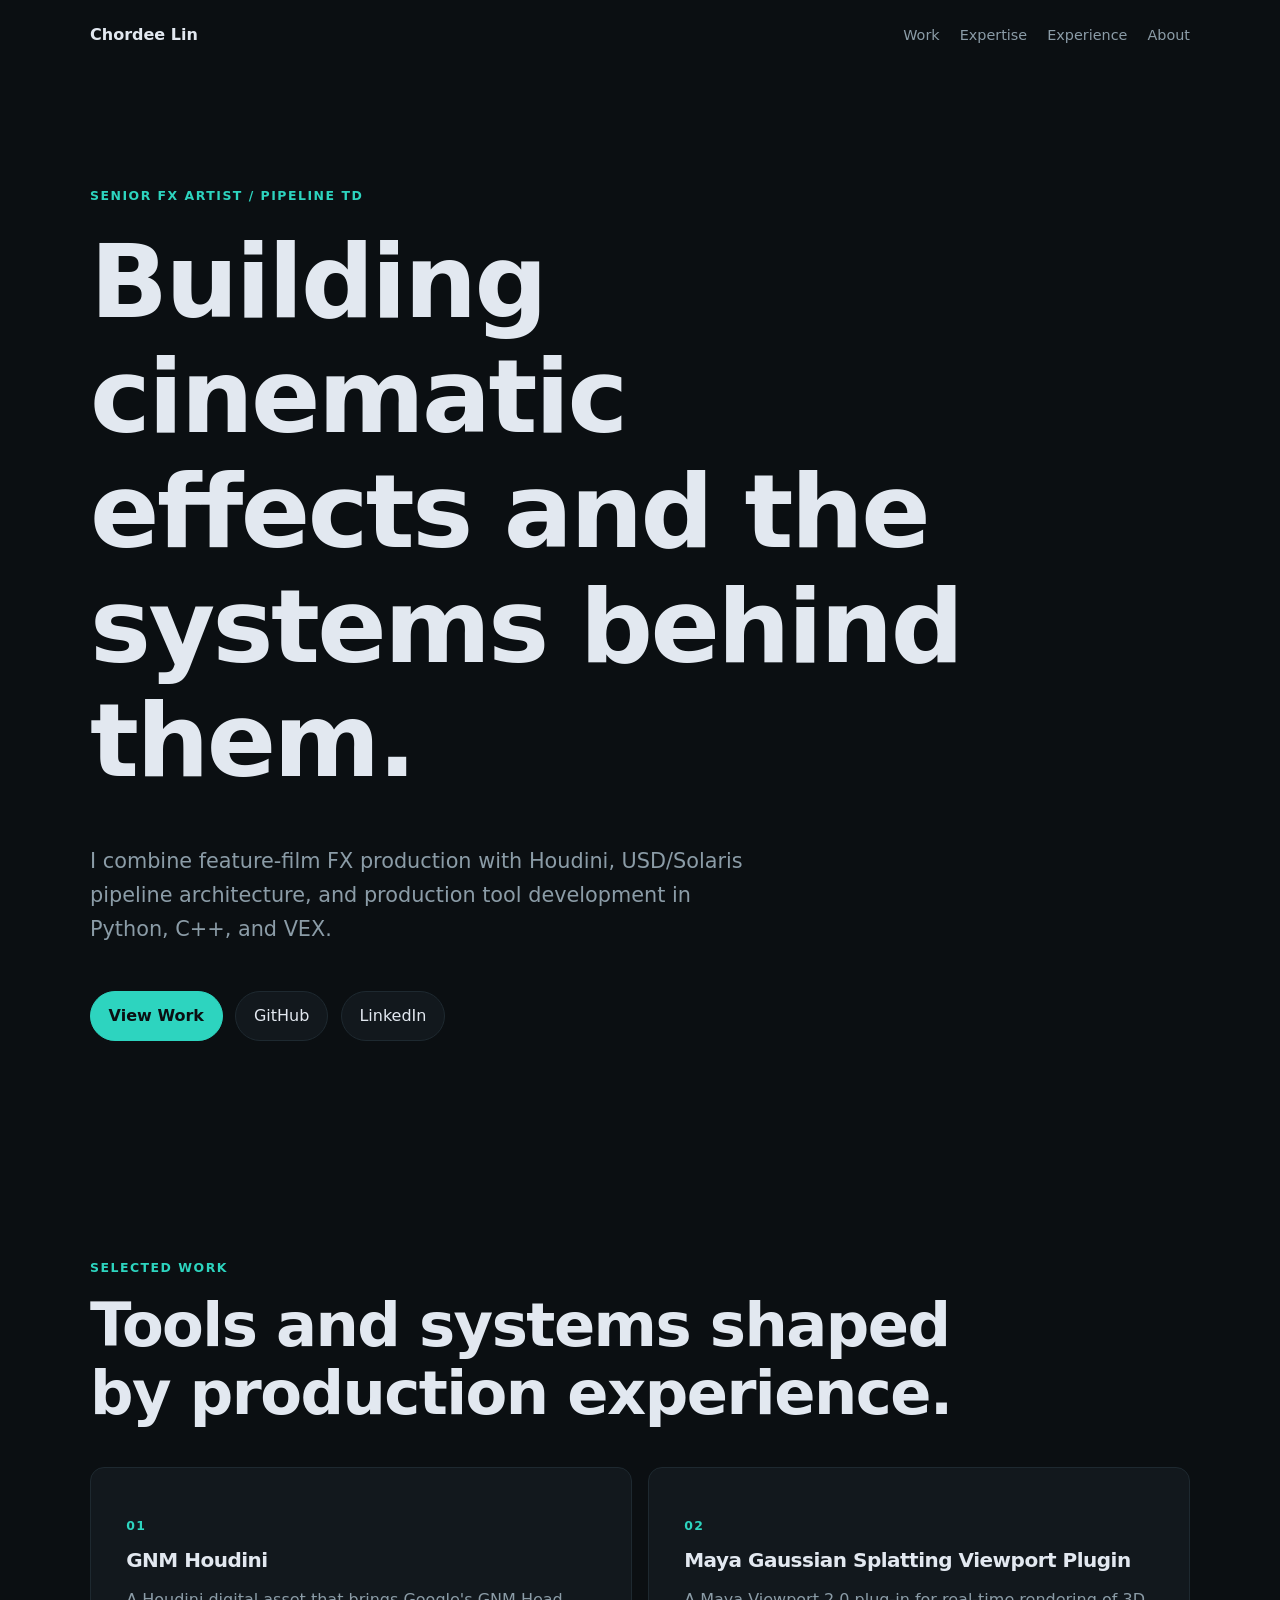
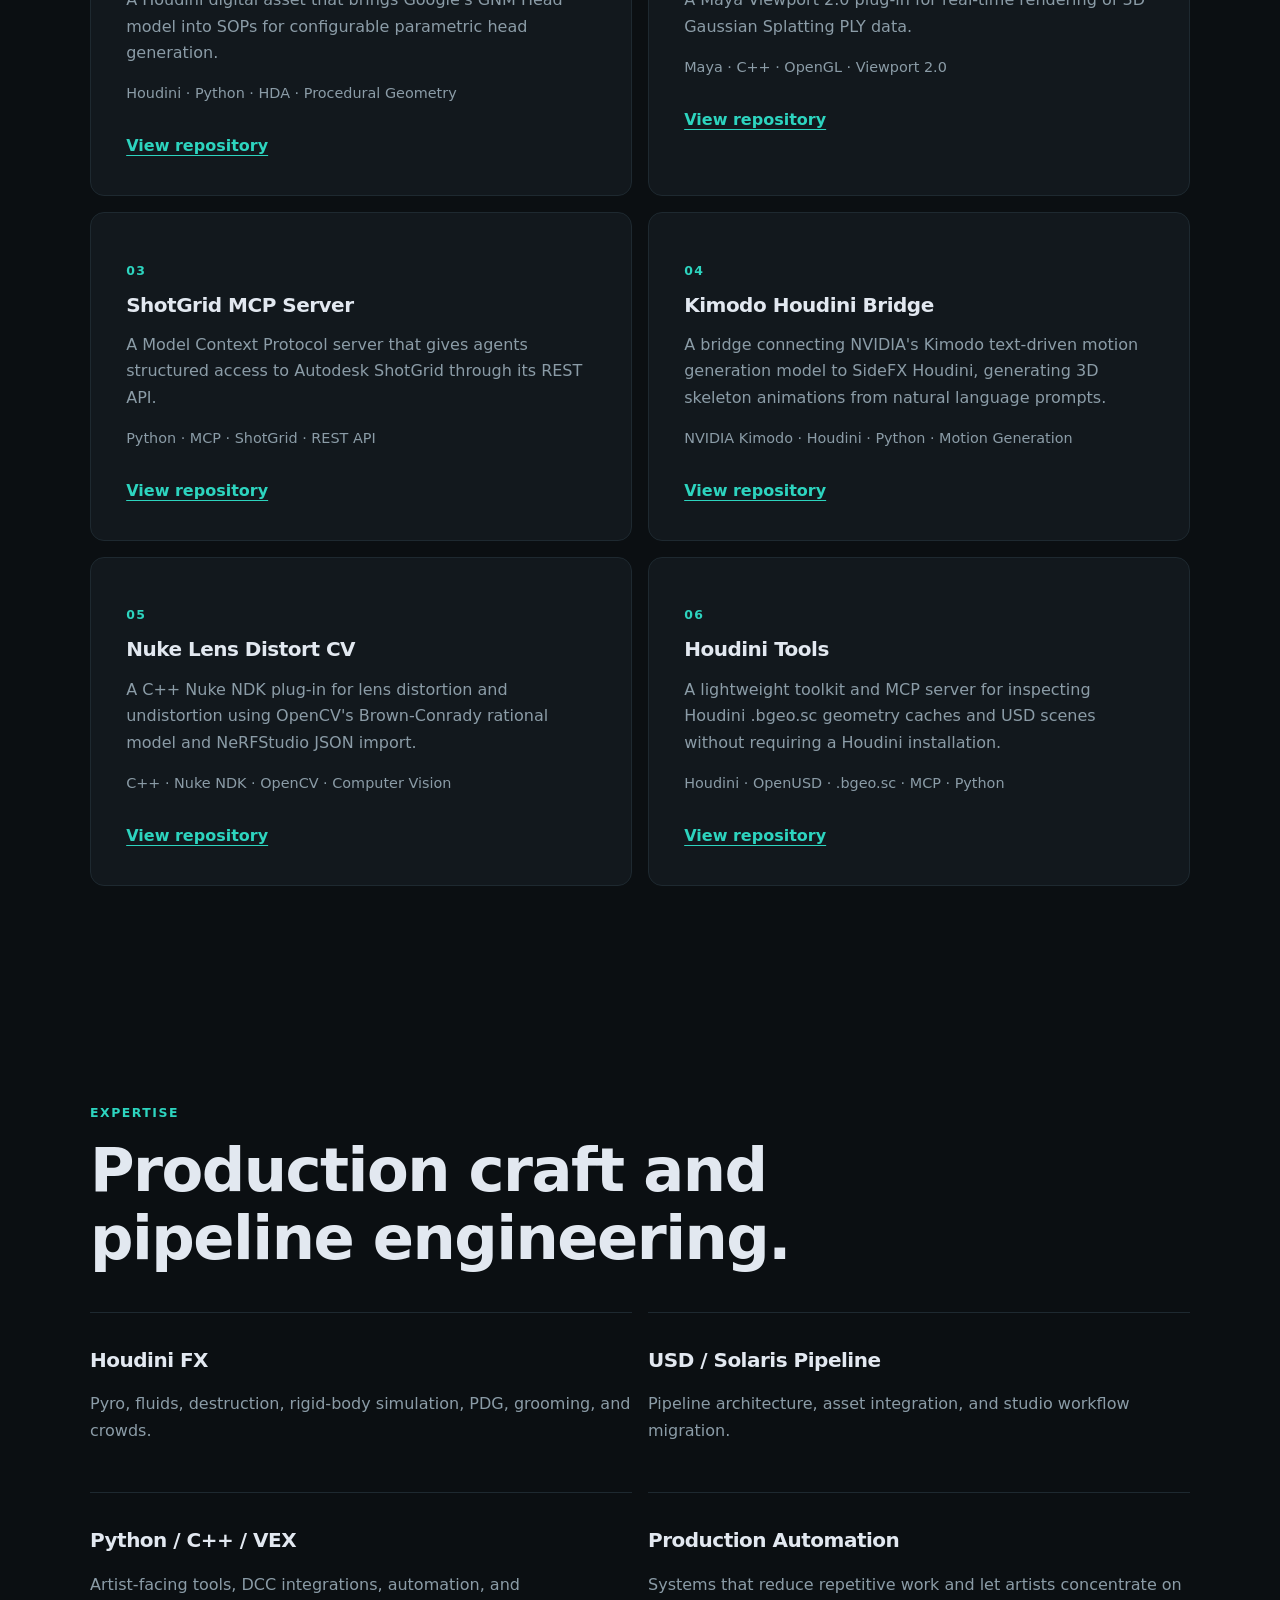
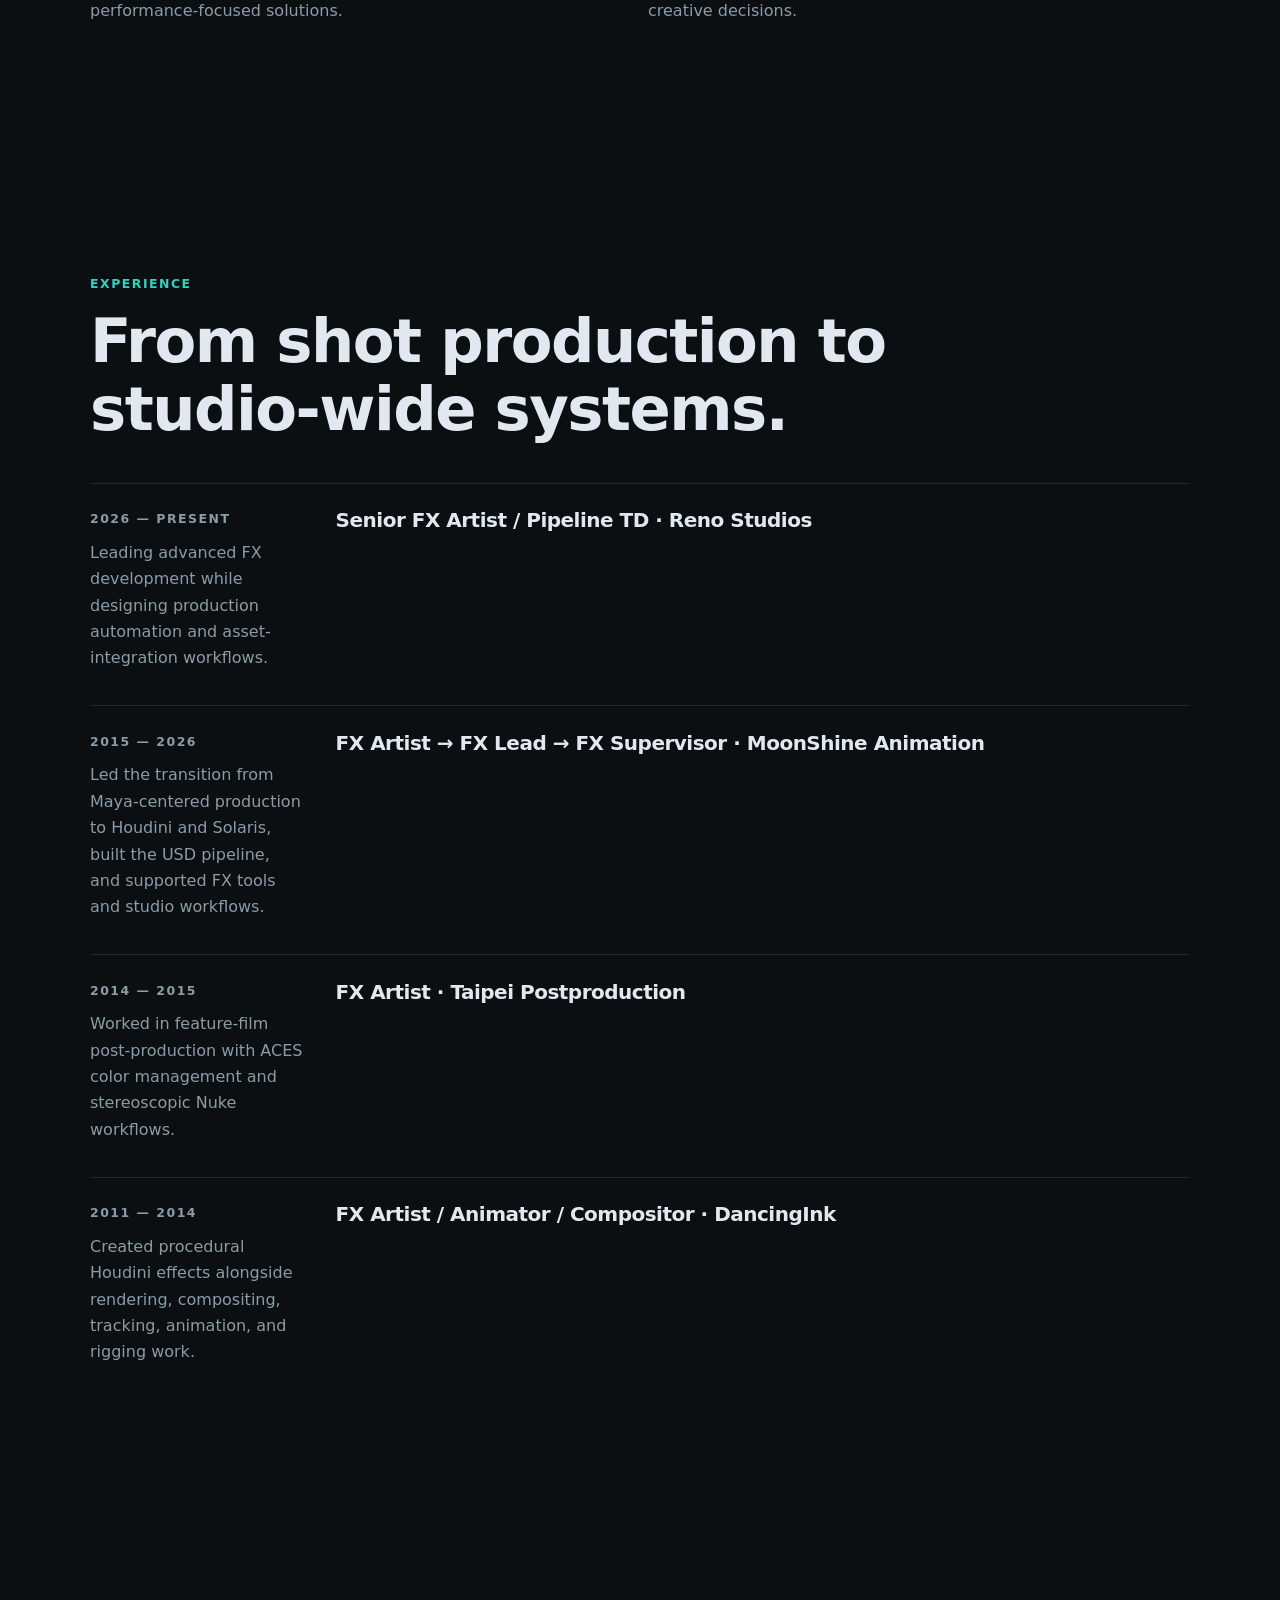
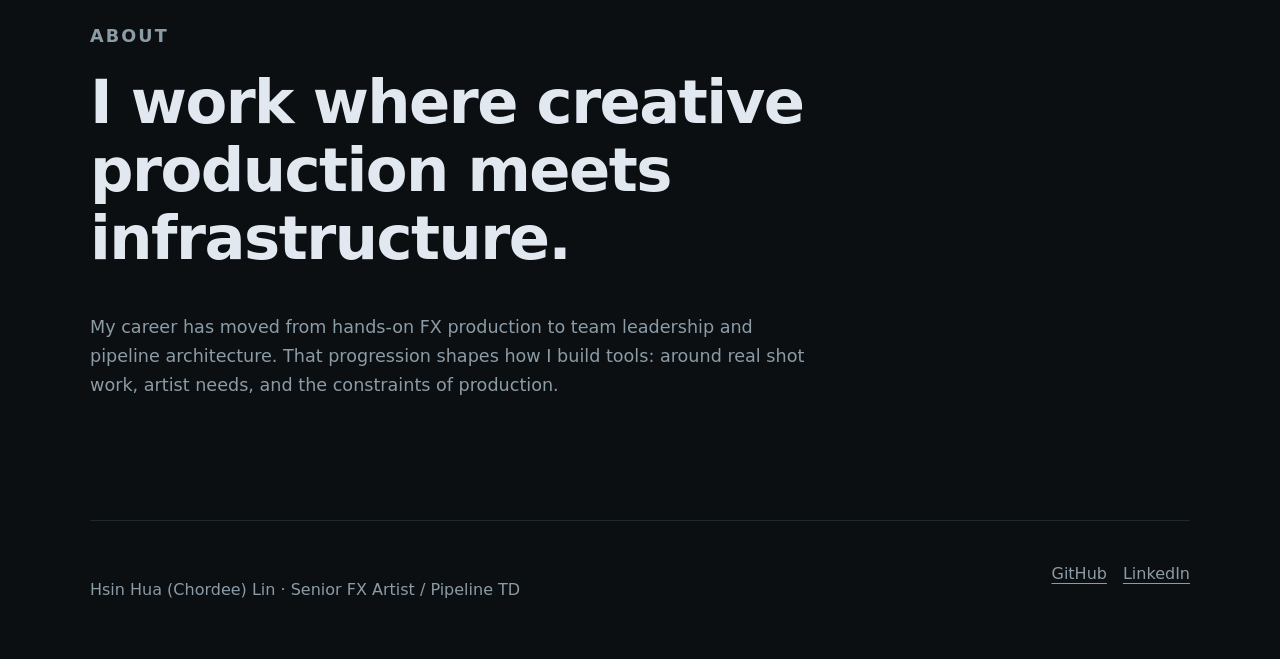
==== index.html @ d2f5e88b "Initial portfolio release" ====
<!doctype html>
<html lang="en">
<head>
  <meta charset="utf-8">
  <meta name="viewport" content="width=device-width, initial-scale=1">
  <meta name="description" content="Hsin Hua (Chordee) Lin is a Senior FX Artist and Pipeline TD working with Houdini, USD, Solaris, Python, C++, and VEX.">
  <meta property="og:title" content="Hsin Hua (Chordee) Lin — Senior FX Artist and Pipeline TD">
  <meta property="og:description" content="Portfolio of Hsin Hua (Chordee) Lin. Specializing in Houdini FX, USD/Solaris pipelines, and production tools in Python, C++, and VEX.">
  <meta property="og:type" content="website">
  <title>Hsin Hua (Chordee) Lin — Senior FX Artist and Pipeline TD</title>
  <link rel="icon" href="data:image/svg+xml,<svg xmlns=%22http://www.w3.org/2000/svg%22 viewBox=%220 0 100 100%22><circle cx=%2250%22 cy=%2250%22 r=%2248%22 fill=%22%230b0f12%22 stroke=%22%232dd4bf%22 stroke-width=%224%22/><text x=%2250%22 y=%2264%22 font-size=%2246%22 font-weight=%22bold%22 fill=%22%232dd4bf%22 text-anchor=%22middle%22 font-family=%22sans-serif%22>C</text></svg>">
  <link rel="stylesheet" href="styles.css">
  <script src="script.js" defer></script>
</head>
<body>
  <a class="skip-link" href="#main">Skip to content</a>
  <header class="site-header">
    <a class="identity" href="#top">Chordee Lin</a>
    <nav aria-label="Primary navigation">
      <a href="#work">Work</a>
      <a href="#expertise">Expertise</a>
      <a href="#experience">Experience</a>
      <a href="#about">About</a>
    </nav>
  </header>

  <main id="main">
    <section class="hero" id="top" aria-labelledby="hero-title">
      <p class="eyebrow">Senior FX Artist / Pipeline TD</p>
      <h1 id="hero-title">Building cinematic effects and the systems behind them.</h1>
      <p class="hero-summary">I combine feature-film FX production with Houdini, USD/Solaris pipeline architecture, and production tool development in Python, C++, and VEX.</p>
      <div class="hero-actions">
        <a class="button button-primary" href="#work">View Work</a>
        <a class="button external-link" href="https://github.com/chordee" target="_blank" rel="noreferrer">GitHub</a>
        <a class="button external-link" href="https://www.linkedin.com/in/chordee/" target="_blank" rel="noreferrer">LinkedIn</a>
      </div>
    </section>

    <section id="work" aria-labelledby="work-title">
      <p class="section-label">Selected Work</p>
      <h2 id="work-title">Tools and systems shaped by production experience.</h2>
      <div class="project-grid">
        <article class="project-card">
          <p class="project-index">01</p>
          <h3>GNM Houdini</h3>
          <p class="project-summary">A Houdini digital asset that brings Google's GNM Head model into SOPs for configurable parametric head generation.</p>
          <p class="project-tech">Houdini · Python · HDA · Procedural Geometry</p>
          <a class="external-link" href="https://github.com/chordee/gnm-houdini" target="_blank" rel="noreferrer">View repository</a>
        </article>
        <article class="project-card">
          <p class="project-index">02</p>
          <h3>Maya Gaussian Splatting Viewport Plugin</h3>
          <p class="project-summary">A Maya Viewport 2.0 plug-in for real-time rendering of 3D Gaussian Splatting PLY data.</p>
          <p class="project-tech">Maya · C++ · OpenGL · Viewport 2.0</p>
          <a class="external-link" href="https://github.com/chordee/maya-gaussian-splatting-viewport-plugin" target="_blank" rel="noreferrer">View repository</a>
        </article>
        <article class="project-card">
          <p class="project-index">03</p>
          <h3>ShotGrid MCP Server</h3>
          <p class="project-summary">A Model Context Protocol server that gives agents structured access to Autodesk ShotGrid through its REST API.</p>
          <p class="project-tech">Python · MCP · ShotGrid · REST API</p>
          <a class="external-link" href="https://github.com/chordee/mcp-server-shotgrid" target="_blank" rel="noreferrer">View repository</a>
        </article>
        <article class="project-card">
          <p class="project-index">04</p>
          <h3>Kimodo Houdini Bridge</h3>
          <p class="project-summary">A bridge connecting NVIDIA's Kimodo text-driven motion generation model to SideFX Houdini, generating 3D skeleton animations from natural language prompts.</p>
          <p class="project-tech">NVIDIA Kimodo · Houdini · Python · Motion Generation</p>
          <a class="external-link" href="https://github.com/chordee/kimodo-houdini-bridge" target="_blank" rel="noreferrer">View repository</a>
        </article>
        <article class="project-card">
          <p class="project-index">05</p>
          <h3>Nuke Lens Distort CV</h3>
          <p class="project-summary">A C++ Nuke NDK plug-in for lens distortion and undistortion using OpenCV's Brown-Conrady rational model and NeRFStudio JSON import.</p>
          <p class="project-tech">C++ · Nuke NDK · OpenCV · Computer Vision</p>
          <a class="external-link" href="https://github.com/chordee/nuke-lens-distort-cv" target="_blank" rel="noreferrer">View repository</a>
        </article>
        <article class="project-card">
          <p class="project-index">06</p>
          <h3>Houdini Tools</h3>
          <p class="project-summary">A lightweight toolkit and MCP server for inspecting Houdini .bgeo.sc geometry caches and USD scenes without requiring a Houdini installation.</p>
          <p class="project-tech">Houdini · OpenUSD · .bgeo.sc · MCP · Python</p>
          <a class="external-link" href="https://github.com/chordee/houdini-tools" target="_blank" rel="noreferrer">View repository</a>
        </article>
      </div>
    </section>

    <section id="expertise" aria-labelledby="expertise-title">
      <p class="section-label">Expertise</p>
      <h2 id="expertise-title">Production craft and pipeline engineering.</h2>
      <div class="expertise-grid">
        <article><h3>Houdini FX</h3><p>Pyro, fluids, destruction, rigid-body simulation, PDG, grooming, and crowds.</p></article>
        <article><h3>USD / Solaris Pipeline</h3><p>Pipeline architecture, asset integration, and studio workflow migration.</p></article>
        <article><h3>Python / C++ / VEX</h3><p>Artist-facing tools, DCC integrations, automation, and performance-focused solutions.</p></article>
        <article><h3>Production Automation</h3><p>Systems that reduce repetitive work and let artists concentrate on creative decisions.</p></article>
      </div>
    </section>

    <section id="experience" aria-labelledby="experience-title">
      <p class="section-label">Experience</p>
      <h2 id="experience-title">From shot production to studio-wide systems.</h2>
      <ol class="timeline">
        <li><p class="timeline-date">2026 — Present</p><h3>Senior FX Artist / Pipeline TD · Reno Studios</h3><p>Leading advanced FX development while designing production automation and asset-integration workflows.</p></li>
        <li><p class="timeline-date">2015 — 2026</p><h3>FX Artist → FX Lead → FX Supervisor · MoonShine Animation</h3><p>Led the transition from Maya-centered production to Houdini and Solaris, built the USD pipeline, and supported FX tools and studio workflows.</p></li>
        <li><p class="timeline-date">2014 — 2015</p><h3>FX Artist · Taipei Postproduction</h3><p>Worked in feature-film post-production with ACES color management and stereoscopic Nuke workflows.</p></li>
        <li><p class="timeline-date">2011 — 2014</p><h3>FX Artist / Animator / Compositor · DancingInk</h3><p>Created procedural Houdini effects alongside rendering, compositing, tracking, animation, and rigging work.</p></li>
      </ol>
    </section>

    <section id="about" aria-labelledby="about-title">
      <p class="section-label">About</p>
      <h2 id="about-title">I work where creative production meets infrastructure.</h2>
      <p>My career has moved from hands-on FX production to team leadership and pipeline architecture. That progression shapes how I build tools: around real shot work, artist needs, and the constraints of production.</p>
    </section>
  </main>

  <footer>
    <p>Hsin Hua (Chordee) Lin · Senior FX Artist / Pipeline TD</p>
    <div><a href="https://github.com/chordee" target="_blank" rel="noreferrer">GitHub</a><a href="https://www.linkedin.com/in/chordee/" target="_blank" rel="noreferrer">LinkedIn</a></div>
  </footer>
</body>
</html>
---- styles.css ----
:root {
  color-scheme: dark;
  --background: #0b0f12;
  --surface: #12181d;
  --surface-hover: #172027;
  --text: #e2e8f0;
  --muted: #8b9ca7;
  --border: #1e2930;
  --accent: #2dd4bf;
  --accent-dark: #14b8a6;
  --max-width: 1100px;
  --radius: 14px;
}

*, *::before, *::after { box-sizing: border-box; }
html { scroll-behavior: smooth; }
body {
  margin: 0;
  background: var(--background);
  color: var(--text);
  font-family: Inter, ui-sans-serif, system-ui, -apple-system, BlinkMacSystemFont, "Segoe UI", sans-serif;
  line-height: 1.65;
}
a { color: inherit; text-underline-offset: .22em; }
a:hover { color: var(--accent); }
a:focus-visible, button:focus-visible { outline: 3px solid var(--accent); outline-offset: 4px; }
.skip-link { position: absolute; left: 1rem; top: -5rem; z-index: 10; background: var(--accent); color: #0b0f12; padding: .7rem 1rem; font-weight: 700; }
.skip-link:focus { top: 1rem; }
.site-header, main, footer { width: min(calc(100% - 2rem), var(--max-width)); margin-inline: auto; }
.site-header { display: flex; justify-content: space-between; align-items: center; gap: 1.5rem; padding-block: 1.4rem; }
.identity { font-weight: 750; text-decoration: none; }
nav { display: flex; flex-wrap: wrap; gap: .7rem 1.25rem; }
nav a { color: var(--muted); font-size: .9rem; text-decoration: none; }
nav a:hover { color: var(--text); }
nav a[aria-current="true"] { color: var(--accent); font-weight: 700; }
section { padding-block: clamp(4rem, 8vw, 7rem); scroll-margin-top: 4rem; }
.hero { min-height: 72vh; display: grid; align-content: center; max-width: 900px; }
.eyebrow, .section-label, .project-index, .timeline-date { color: var(--accent); font-size: .78rem; font-weight: 750; letter-spacing: .12em; text-transform: uppercase; }
h1, h2, h3 { line-height: 1.12; letter-spacing: -.025em; }
h1 { max-width: 16ch; margin: .4rem 0 1.5rem; font-size: clamp(3rem, 8vw, 6.7rem); }
h2 { max-width: 21ch; margin: .5rem 0 2.5rem; font-size: clamp(2rem, 5vw, 3.8rem); }
h3 { font-size: 1.25rem; }
.hero-summary { max-width: 670px; color: var(--muted); font-size: clamp(1.05rem, 2vw, 1.3rem); }
.hero-actions { display: flex; flex-wrap: wrap; gap: .8rem; margin-top: 1.5rem; }
.button { display: inline-flex; align-items: center; min-height: 44px; padding: .65rem 1.1rem; border: 1px solid var(--border); border-radius: 999px; text-decoration: none; background: var(--surface); color: var(--text); }
.button:hover { border-color: var(--accent); color: var(--text); }
.button-primary { background: var(--accent); border-color: var(--accent); color: #0b0f12; font-weight: 700; }
.button-primary:hover { background: #5eead4; border-color: #5eead4; color: #0b0f12; }
.project-grid { display: grid; grid-template-columns: repeat(2, minmax(0, 1fr)); gap: 1rem; }
.expertise-grid { display: grid; grid-template-columns: repeat(2, minmax(0, 1fr)); gap: 1rem; }
.project-card { min-width: 0; padding: clamp(1.4rem, 3vw, 2.2rem); background: var(--surface); border: 1px solid var(--border); border-radius: var(--radius); }
.project-card h3 { margin-block: .5rem .9rem; }
.project-summary, .project-tech, .expertise-grid p, .timeline p, #about > p { color: var(--muted); }
.project-tech { overflow-wrap: anywhere; font-size: .9rem; }
.project-card .external-link { display: inline-block; margin-top: .8rem; font-weight: 700; color: var(--accent); }
.project-card .external-link:hover { color: #5eead4; }
.expertise-grid article { padding-block: 1rem; border-top: 1px solid var(--border); }
.timeline { margin: 0; padding: 0; list-style: none; }
.timeline li { display: grid; grid-template-columns: minmax(8rem, .4fr) 1.6fr; column-gap: 2rem; padding-block: 1.6rem; border-top: 1px solid var(--border); }
.timeline h3, .timeline p { margin-block: 0 .5rem; }
#about > p { max-width: 720px; font-size: 1.1rem; }
footer { display: flex; justify-content: space-between; gap: 1rem; padding-block: 2.5rem; border-top: 1px solid var(--border); color: var(--muted); }
footer div { display: flex; gap: 1rem; }

@media (max-width: 720px) {
  .site-header, footer { align-items: flex-start; flex-direction: column; }
  .hero { min-height: auto; padding-top: 5rem; }
  .project-grid, .expertise-grid { grid-template-columns: 1fr; }
  .timeline li { grid-template-columns: 1fr; }
}

@media (prefers-reduced-motion: reduce) {
  html { scroll-behavior: auto; }
  *, *::before, *::after { animation-duration: .01ms !important; animation-iteration-count: 1 !important; transition-duration: .01ms !important; }
}
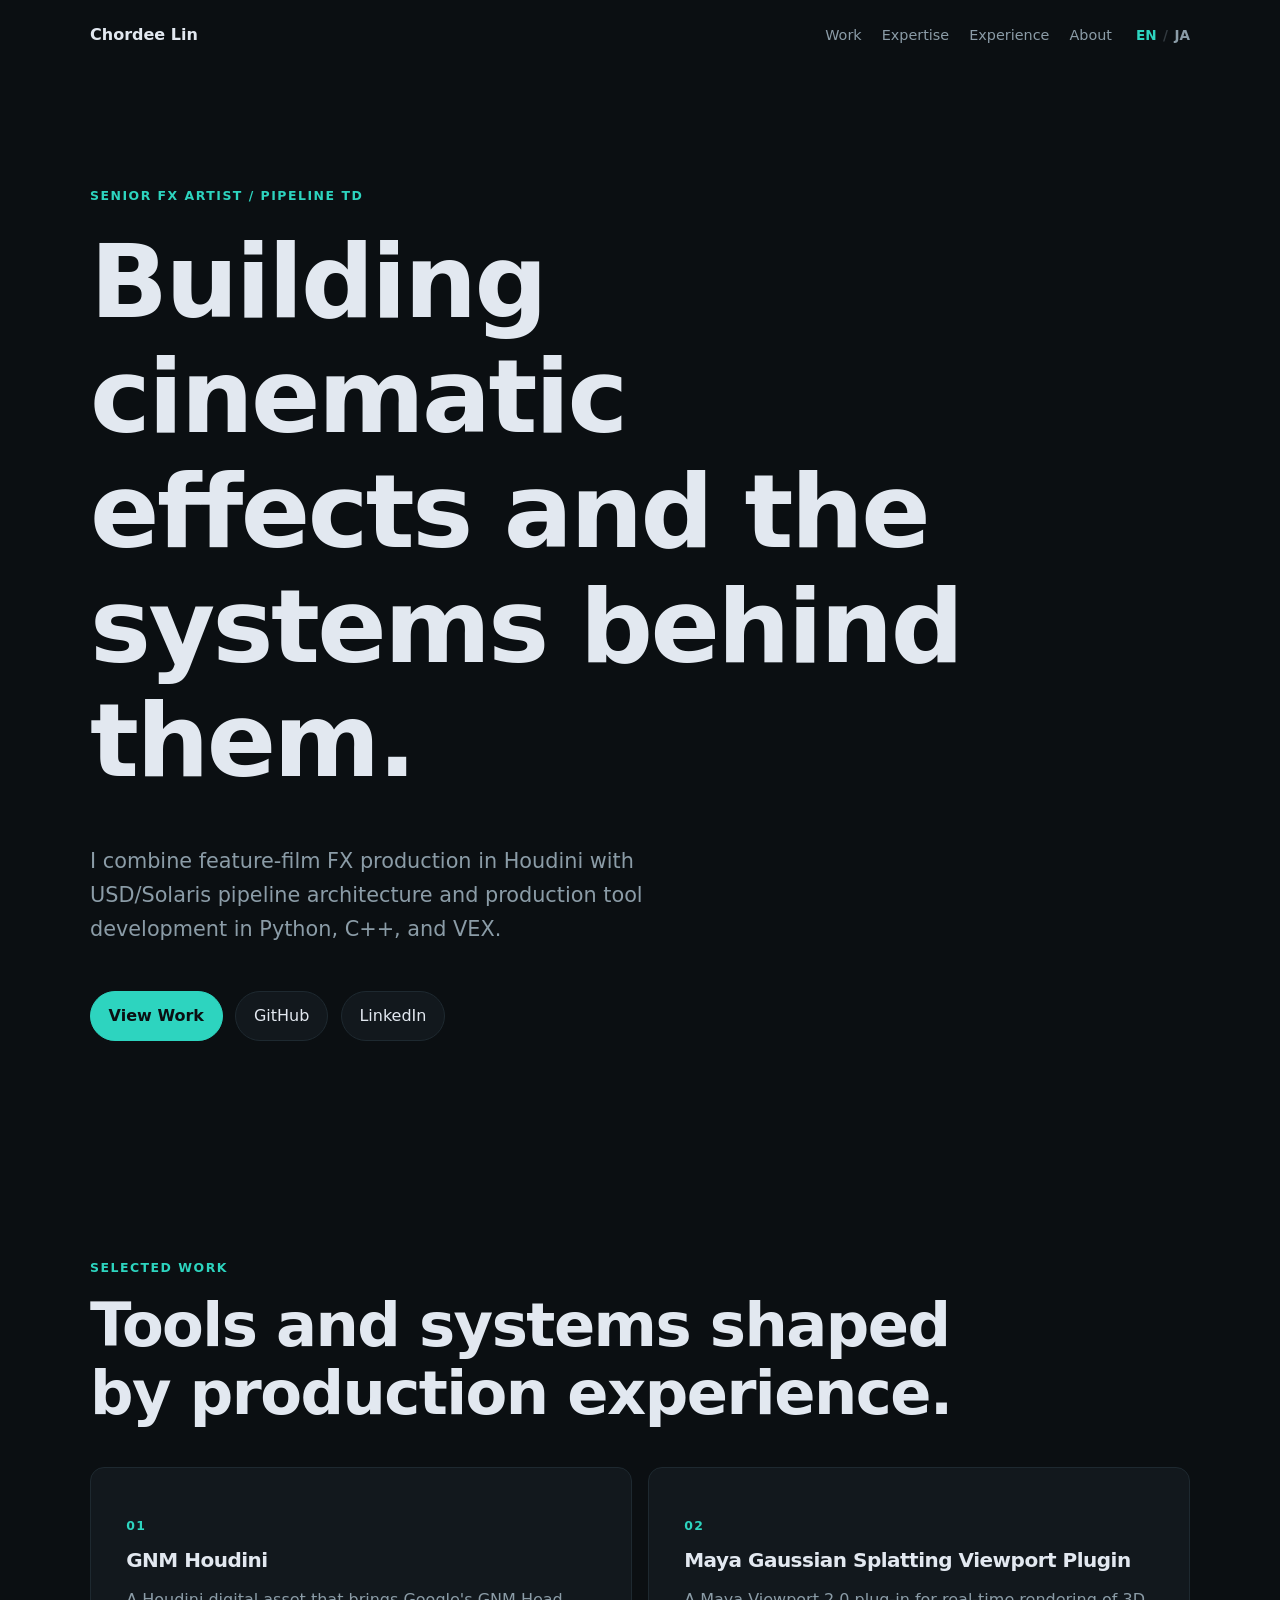
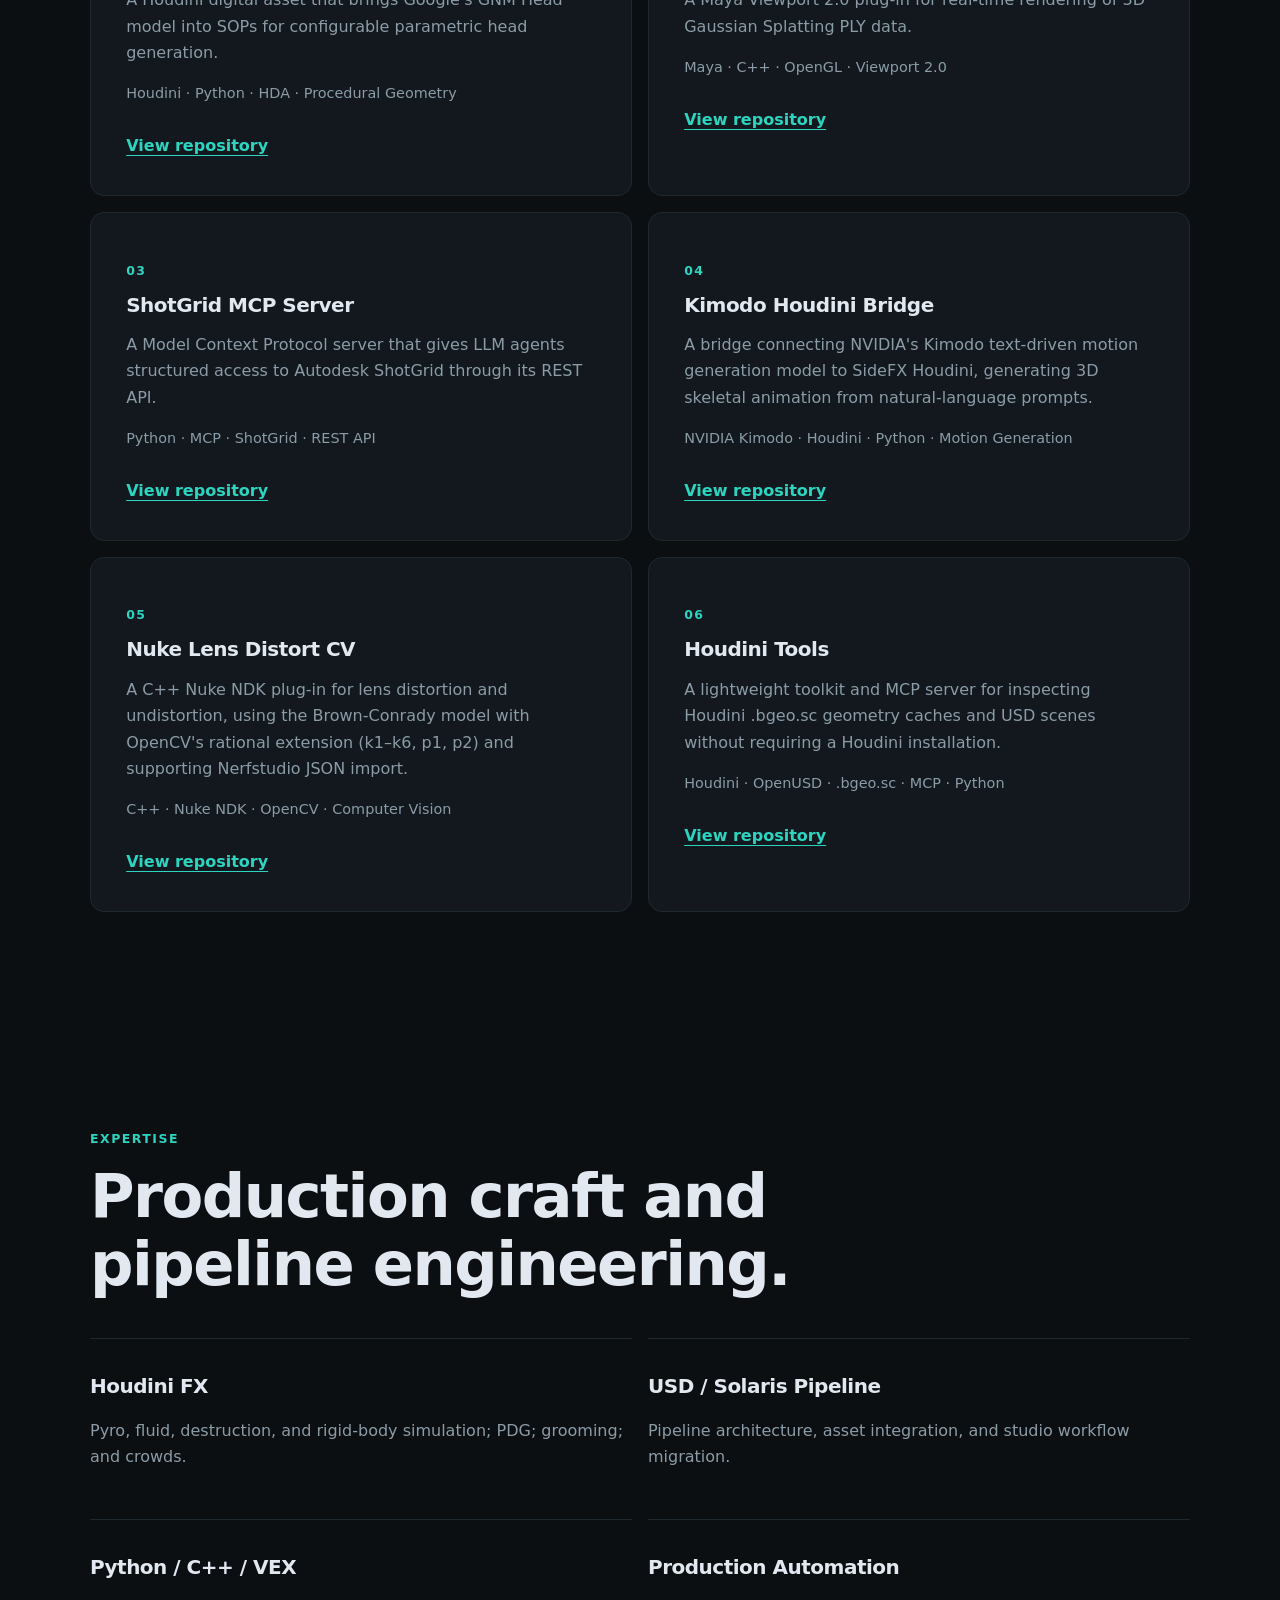
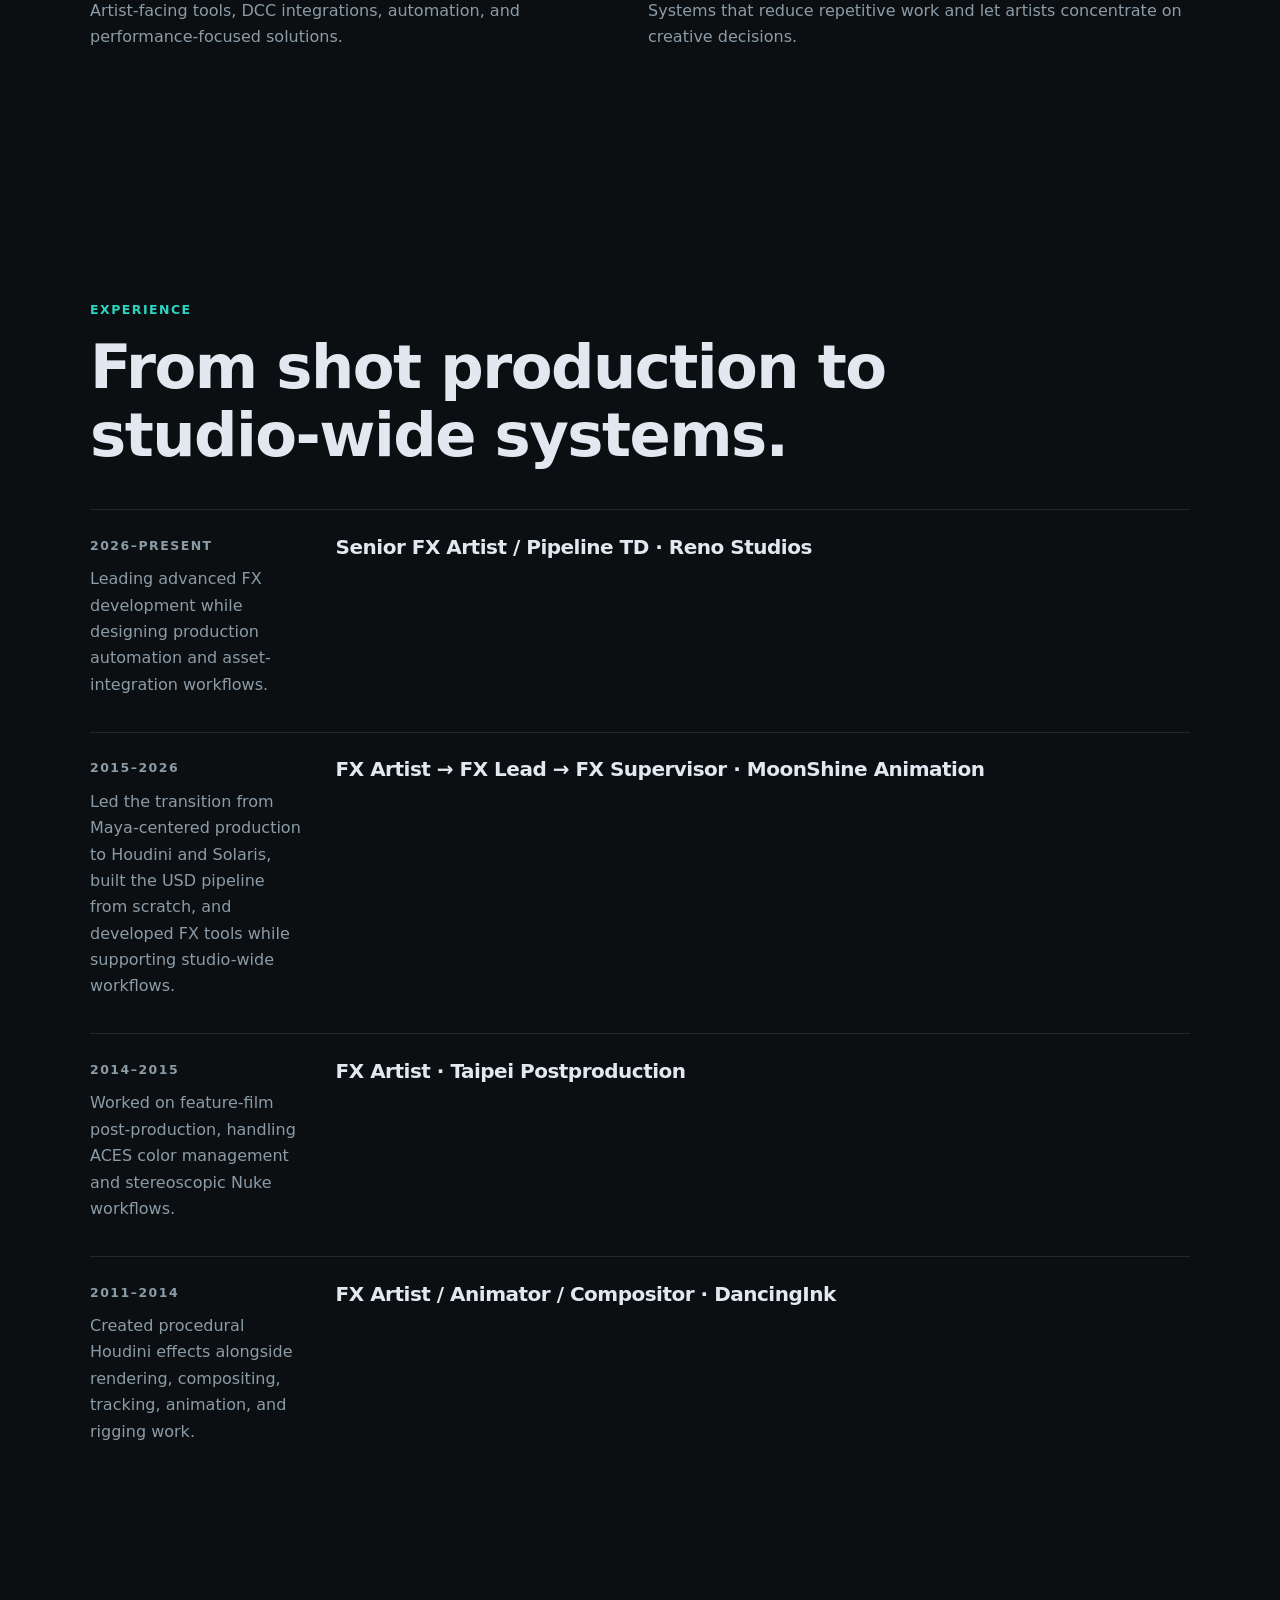
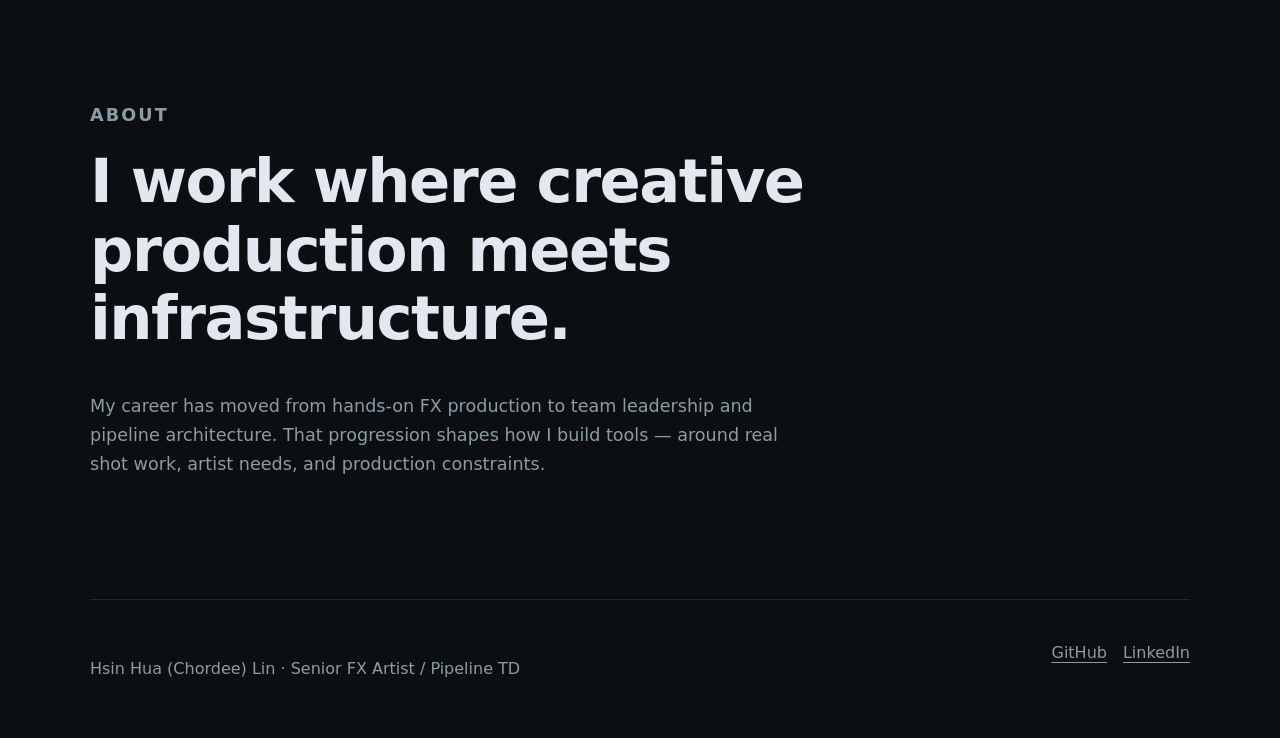
==== commit 037d8d0c: "Add Japanese localization, language switcher, 6 curated projects, and refined copy" ====
--- a/index.html
+++ b/index.html
@@ -16,19 +16,26 @@
   <a class="skip-link" href="#main">Skip to content</a>
   <header class="site-header">
     <a class="identity" href="#top">Chordee Lin</a>
-    <nav aria-label="Primary navigation">
-      <a href="#work">Work</a>
-      <a href="#expertise">Expertise</a>
-      <a href="#experience">Experience</a>
-      <a href="#about">About</a>
-    </nav>
+    <div class="header-right">
+      <nav aria-label="Primary navigation">
+        <a href="#work">Work</a>
+        <a href="#expertise">Expertise</a>
+        <a href="#experience">Experience</a>
+        <a href="#about">About</a>
+      </nav>
+      <div class="lang-switch" aria-label="Language switcher">
+        <span class="lang-current" aria-current="page">EN</span>
+        <span class="lang-divider">/</span>
+        <a class="lang-link" href="ja/">JA</a>
+      </div>
+    </div>
   </header>
 
   <main id="main">
     <section class="hero" id="top" aria-labelledby="hero-title">
       <p class="eyebrow">Senior FX Artist / Pipeline TD</p>
       <h1 id="hero-title">Building cinematic effects and the systems behind them.</h1>
-      <p class="hero-summary">I combine feature-film FX production with Houdini, USD/Solaris pipeline architecture, and production tool development in Python, C++, and VEX.</p>
+      <p class="hero-summary">I combine feature-film FX production in Houdini with USD/Solaris pipeline architecture and production tool development in Python, C++, and VEX.</p>
       <div class="hero-actions">
         <a class="button button-primary" href="#work">View Work</a>
         <a class="button external-link" href="https://github.com/chordee" target="_blank" rel="noreferrer">GitHub</a>
@@ -57,21 +64,21 @@
         <article class="project-card">
           <p class="project-index">03</p>
           <h3>ShotGrid MCP Server</h3>
-          <p class="project-summary">A Model Context Protocol server that gives agents structured access to Autodesk ShotGrid through its REST API.</p>
+          <p class="project-summary">A Model Context Protocol server that gives LLM agents structured access to Autodesk ShotGrid through its REST API.</p>
           <p class="project-tech">Python · MCP · ShotGrid · REST API</p>
           <a class="external-link" href="https://github.com/chordee/mcp-server-shotgrid" target="_blank" rel="noreferrer">View repository</a>
         </article>
         <article class="project-card">
           <p class="project-index">04</p>
           <h3>Kimodo Houdini Bridge</h3>
-          <p class="project-summary">A bridge connecting NVIDIA's Kimodo text-driven motion generation model to SideFX Houdini, generating 3D skeleton animations from natural language prompts.</p>
+          <p class="project-summary">A bridge connecting NVIDIA's Kimodo text-driven motion generation model to SideFX Houdini, generating 3D skeletal animation from natural-language prompts.</p>
           <p class="project-tech">NVIDIA Kimodo · Houdini · Python · Motion Generation</p>
           <a class="external-link" href="https://github.com/chordee/kimodo-houdini-bridge" target="_blank" rel="noreferrer">View repository</a>
         </article>
         <article class="project-card">
           <p class="project-index">05</p>
           <h3>Nuke Lens Distort CV</h3>
-          <p class="project-summary">A C++ Nuke NDK plug-in for lens distortion and undistortion using OpenCV's Brown-Conrady rational model and NeRFStudio JSON import.</p>
+          <p class="project-summary">A C++ Nuke NDK plug-in for lens distortion and undistortion, using the Brown-Conrady model with OpenCV's rational extension (k1–k6, p1, p2) and supporting Nerfstudio JSON import.</p>
           <p class="project-tech">C++ · Nuke NDK · OpenCV · Computer Vision</p>
           <a class="external-link" href="https://github.com/chordee/nuke-lens-distort-cv" target="_blank" rel="noreferrer">View repository</a>
         </article>
@@ -89,7 +96,7 @@
       <p class="section-label">Expertise</p>
       <h2 id="expertise-title">Production craft and pipeline engineering.</h2>
       <div class="expertise-grid">
-        <article><h3>Houdini FX</h3><p>Pyro, fluids, destruction, rigid-body simulation, PDG, grooming, and crowds.</p></article>
+        <article><h3>Houdini FX</h3><p>Pyro, fluid, destruction, and rigid-body simulation; PDG; grooming; and crowds.</p></article>
         <article><h3>USD / Solaris Pipeline</h3><p>Pipeline architecture, asset integration, and studio workflow migration.</p></article>
         <article><h3>Python / C++ / VEX</h3><p>Artist-facing tools, DCC integrations, automation, and performance-focused solutions.</p></article>
         <article><h3>Production Automation</h3><p>Systems that reduce repetitive work and let artists concentrate on creative decisions.</p></article>
@@ -100,17 +107,17 @@
       <p class="section-label">Experience</p>
       <h2 id="experience-title">From shot production to studio-wide systems.</h2>
       <ol class="timeline">
-        <li><p class="timeline-date">2026 — Present</p><h3>Senior FX Artist / Pipeline TD · Reno Studios</h3><p>Leading advanced FX development while designing production automation and asset-integration workflows.</p></li>
-        <li><p class="timeline-date">2015 — 2026</p><h3>FX Artist → FX Lead → FX Supervisor · MoonShine Animation</h3><p>Led the transition from Maya-centered production to Houdini and Solaris, built the USD pipeline, and supported FX tools and studio workflows.</p></li>
-        <li><p class="timeline-date">2014 — 2015</p><h3>FX Artist · Taipei Postproduction</h3><p>Worked in feature-film post-production with ACES color management and stereoscopic Nuke workflows.</p></li>
-        <li><p class="timeline-date">2011 — 2014</p><h3>FX Artist / Animator / Compositor · DancingInk</h3><p>Created procedural Houdini effects alongside rendering, compositing, tracking, animation, and rigging work.</p></li>
+        <li><p class="timeline-date">2026–Present</p><h3>Senior FX Artist / Pipeline TD · Reno Studios</h3><p>Leading advanced FX development while designing production automation and asset-integration workflows.</p></li>
+        <li><p class="timeline-date">2015–2026</p><h3>FX Artist → FX Lead → FX Supervisor · MoonShine Animation</h3><p>Led the transition from Maya-centered production to Houdini and Solaris, built the USD pipeline from scratch, and developed FX tools while supporting studio-wide workflows.</p></li>
+        <li><p class="timeline-date">2014–2015</p><h3>FX Artist · Taipei Postproduction</h3><p>Worked on feature-film post-production, handling ACES color management and stereoscopic Nuke workflows.</p></li>
+        <li><p class="timeline-date">2011–2014</p><h3>FX Artist / Animator / Compositor · DancingInk</h3><p>Created procedural Houdini effects alongside rendering, compositing, tracking, animation, and rigging work.</p></li>
       </ol>
     </section>
 
     <section id="about" aria-labelledby="about-title">
       <p class="section-label">About</p>
       <h2 id="about-title">I work where creative production meets infrastructure.</h2>
-      <p>My career has moved from hands-on FX production to team leadership and pipeline architecture. That progression shapes how I build tools: around real shot work, artist needs, and the constraints of production.</p>
+      <p>My career has moved from hands-on FX production to team leadership and pipeline architecture. That progression shapes how I build tools — around real shot work, artist needs, and production constraints.</p>
     </section>
   </main>
 
--- a/styles.css
+++ b/styles.css
@@ -28,6 +28,12 @@
 .skip-link:focus { top: 1rem; }
 .site-header, main, footer { width: min(calc(100% - 2rem), var(--max-width)); margin-inline: auto; }
 .site-header { display: flex; justify-content: space-between; align-items: center; gap: 1.5rem; padding-block: 1.4rem; }
+.header-right { display: flex; align-items: center; gap: 1.5rem; flex-wrap: wrap; }
+.lang-switch { display: inline-flex; align-items: center; gap: .4rem; font-size: .85rem; font-weight: 700; }
+.lang-current { color: var(--accent); }
+.lang-link { color: var(--muted); text-decoration: none; }
+.lang-link:hover { color: var(--text); }
+.lang-divider { opacity: .3; color: var(--muted); }
 .identity { font-weight: 750; text-decoration: none; }
 nav { display: flex; flex-wrap: wrap; gap: .7rem 1.25rem; }
 nav a { color: var(--muted); font-size: .9rem; text-decoration: none; }
@@ -64,6 +70,7 @@
 
 @media (max-width: 720px) {
   .site-header, footer { align-items: flex-start; flex-direction: column; }
+  .header-right { width: 100%; justify-content: space-between; }
   .hero { min-height: auto; padding-top: 5rem; }
   .project-grid, .expertise-grid { grid-template-columns: 1fr; }
   .timeline li { grid-template-columns: 1fr; }
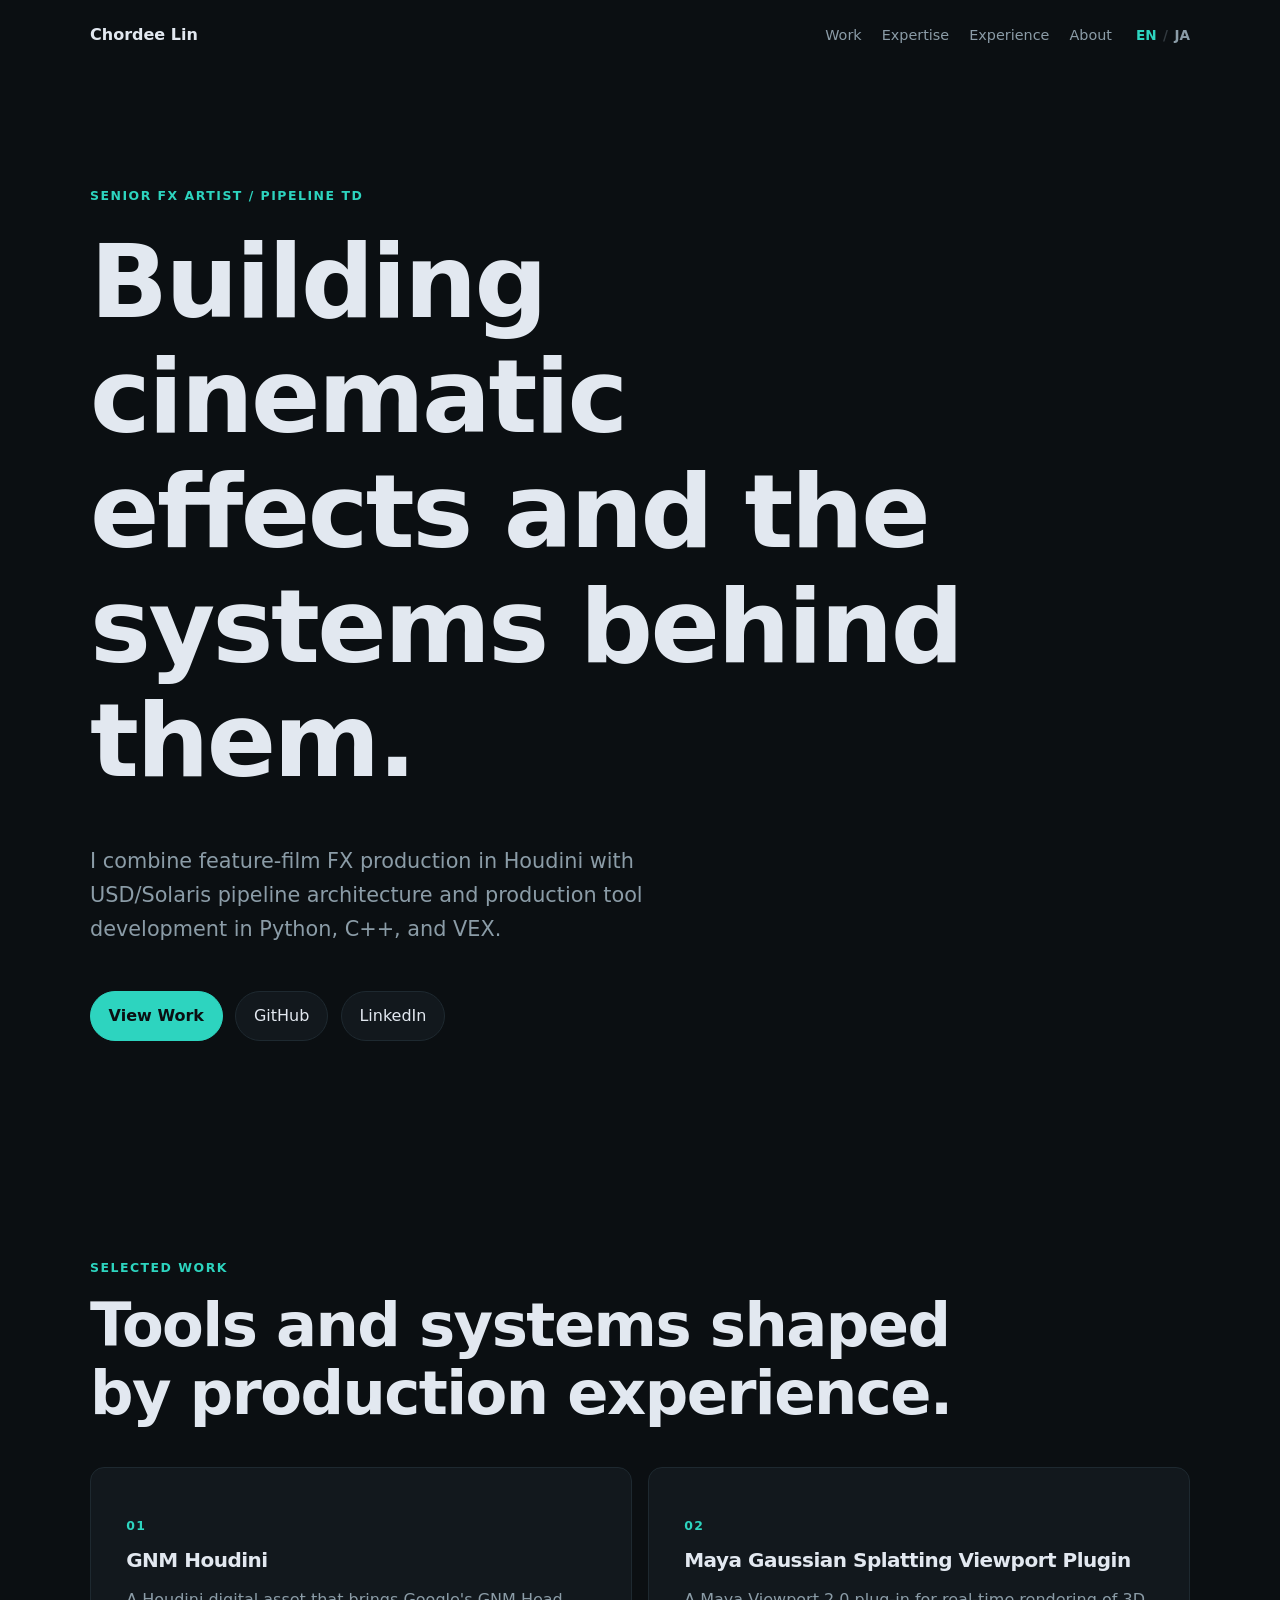
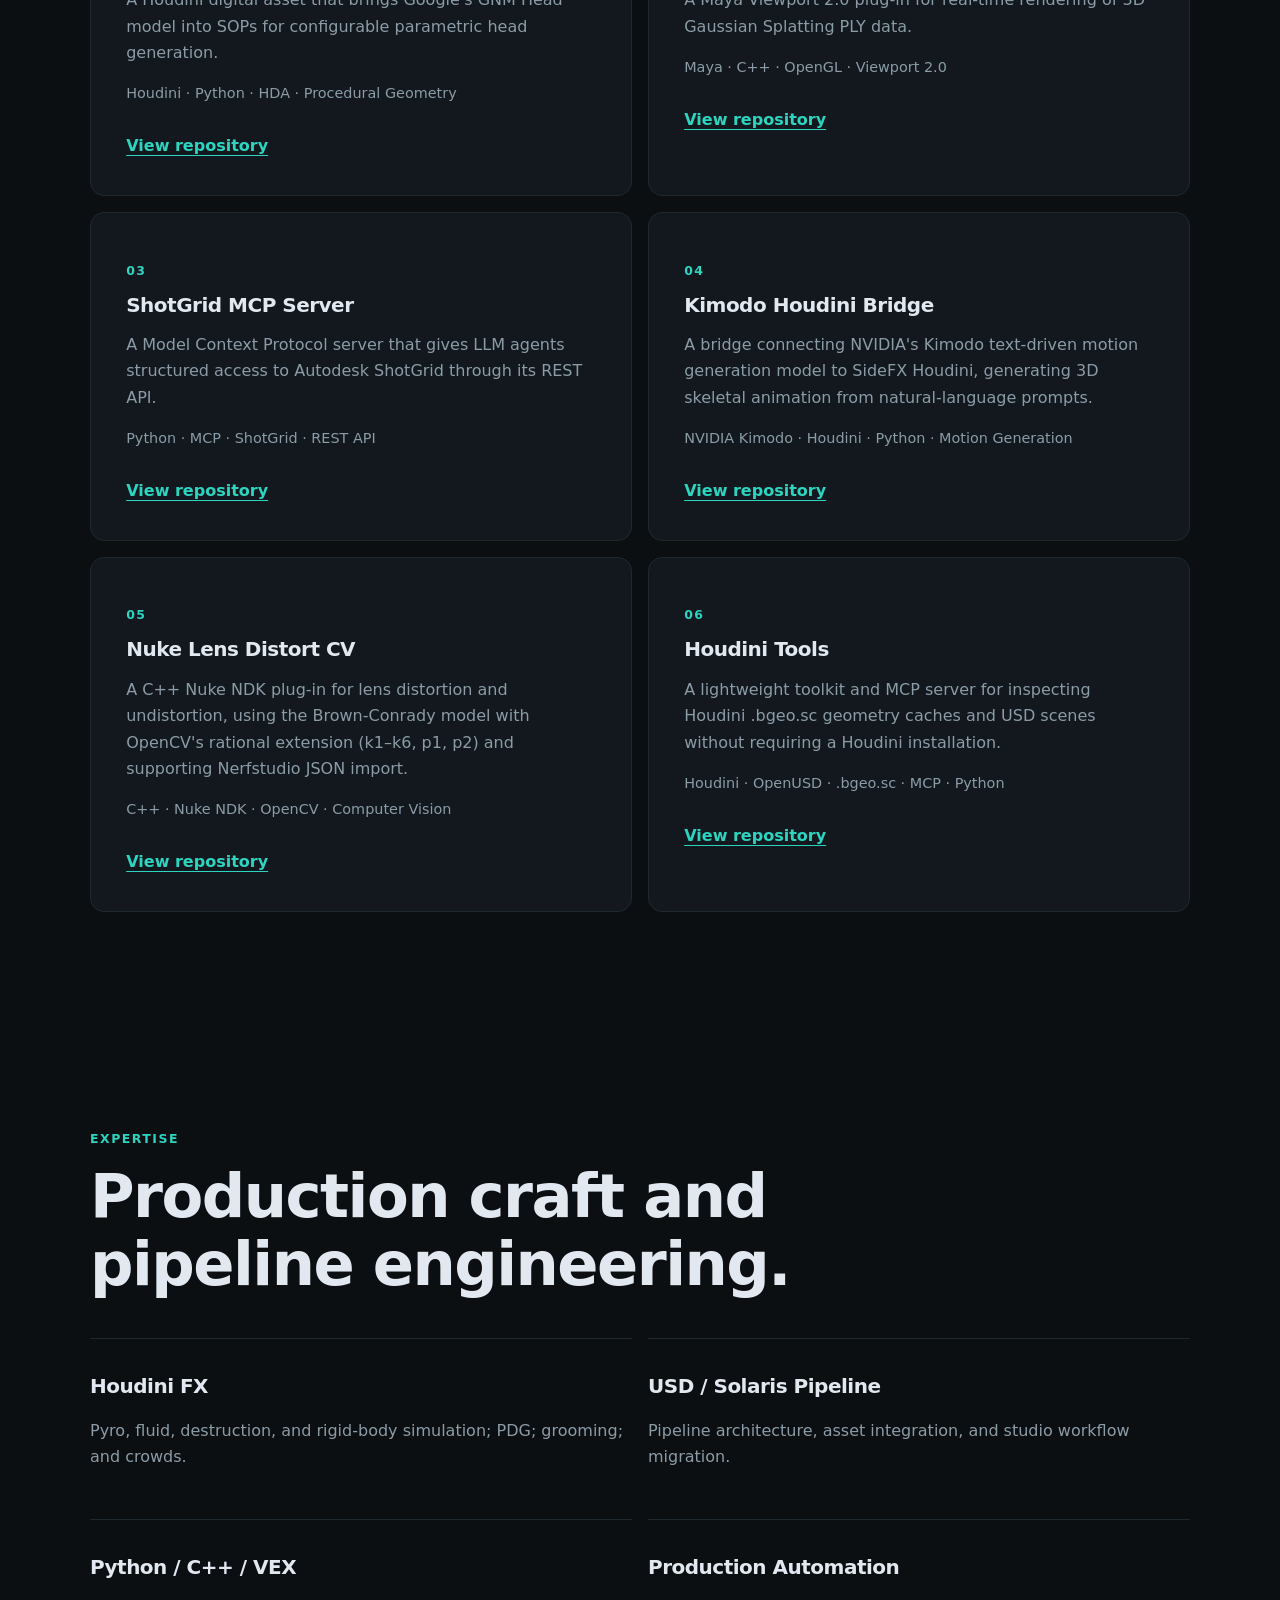
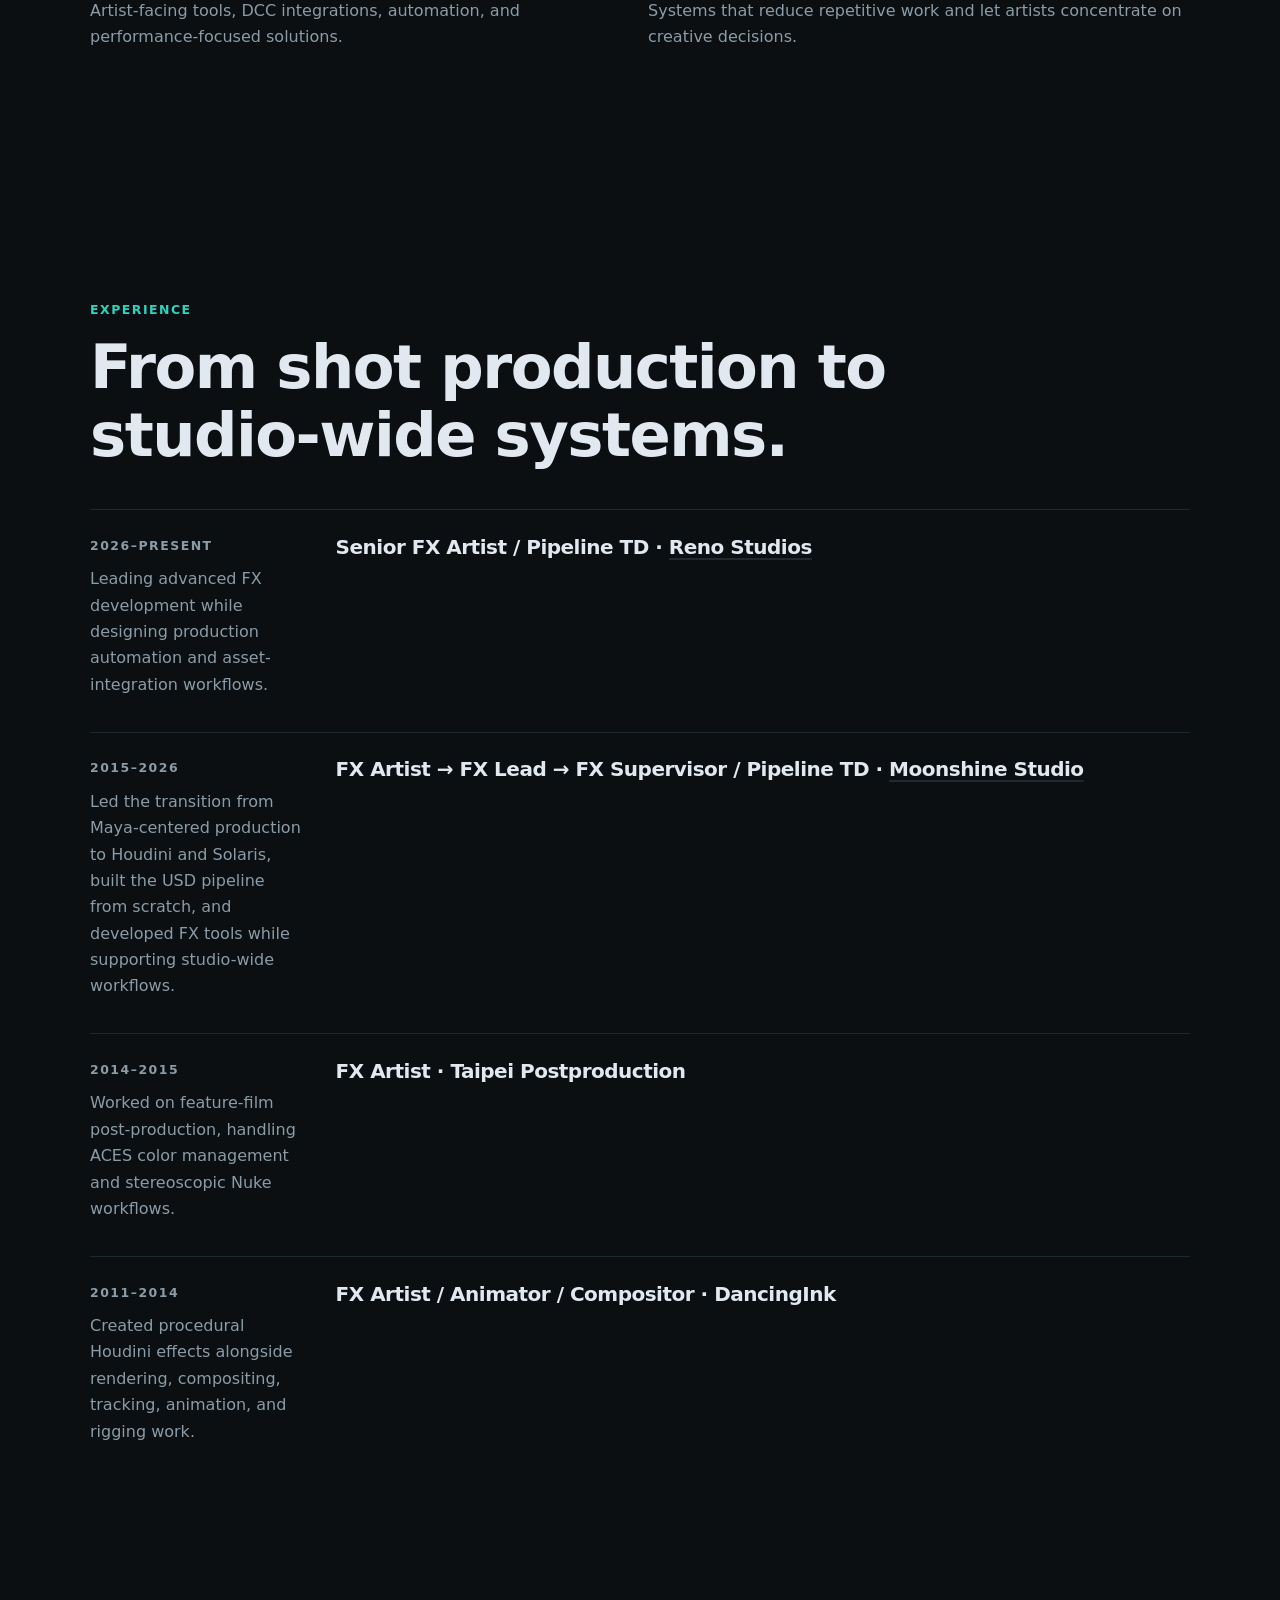
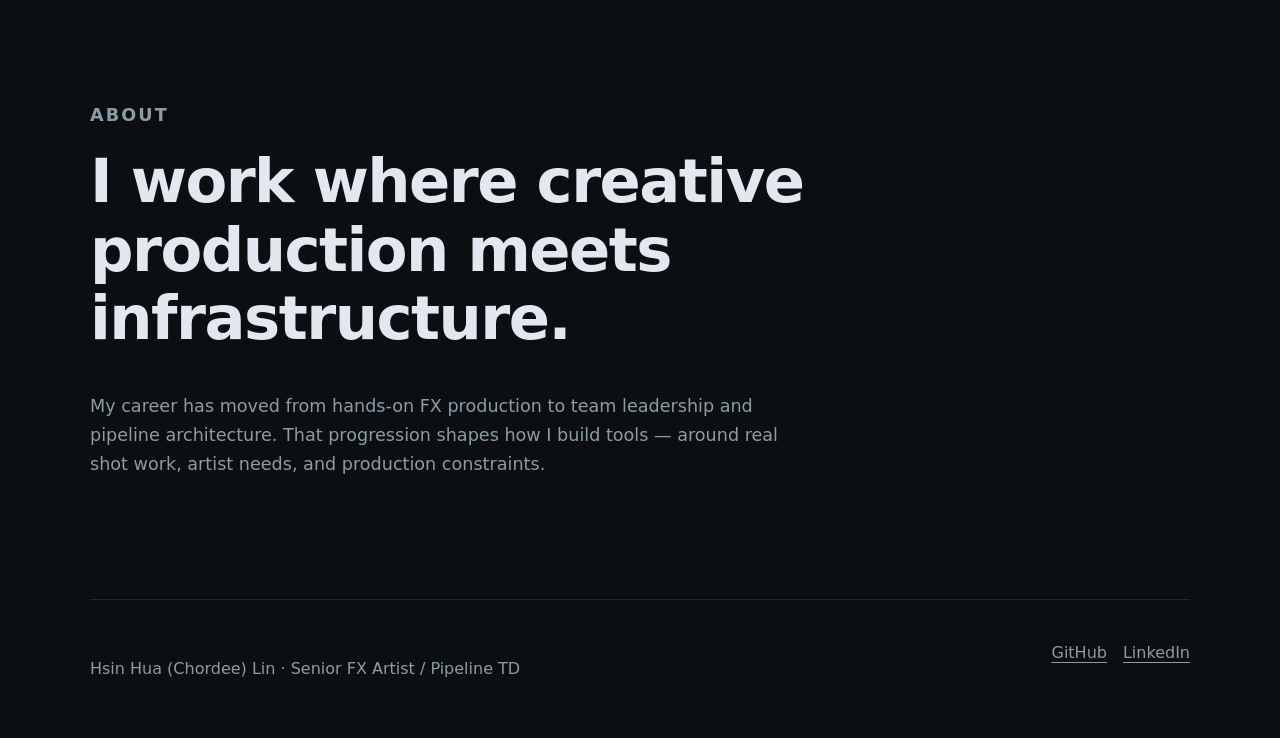
==== commit 97620c7e: "Update Moonshine Studio name, company website links, and dual role title" ====
--- a/index.html
+++ b/index.html
@@ -107,8 +107,8 @@
       <p class="section-label">Experience</p>
       <h2 id="experience-title">From shot production to studio-wide systems.</h2>
       <ol class="timeline">
-        <li><p class="timeline-date">2026–Present</p><h3>Senior FX Artist / Pipeline TD · Reno Studios</h3><p>Leading advanced FX development while designing production automation and asset-integration workflows.</p></li>
-        <li><p class="timeline-date">2015–2026</p><h3>FX Artist → FX Lead → FX Supervisor · MoonShine Animation</h3><p>Led the transition from Maya-centered production to Houdini and Solaris, built the USD pipeline from scratch, and developed FX tools while supporting studio-wide workflows.</p></li>
+        <li><p class="timeline-date">2026–Present</p><h3>Senior FX Artist / Pipeline TD · <a class="company-link" href="https://reno-studios.com/" target="_blank" rel="noreferrer">Reno Studios</a></h3><p>Leading advanced FX development while designing production automation and asset-integration workflows.</p></li>
+        <li><p class="timeline-date">2015–2026</p><h3>FX Artist → FX Lead → FX Supervisor / Pipeline TD · <a class="company-link" href="https://moonshine.tw/" target="_blank" rel="noreferrer">Moonshine Studio</a></h3><p>Led the transition from Maya-centered production to Houdini and Solaris, built the USD pipeline from scratch, and developed FX tools while supporting studio-wide workflows.</p></li>
         <li><p class="timeline-date">2014–2015</p><h3>FX Artist · Taipei Postproduction</h3><p>Worked on feature-film post-production, handling ACES color management and stereoscopic Nuke workflows.</p></li>
         <li><p class="timeline-date">2011–2014</p><h3>FX Artist / Animator / Compositor · DancingInk</h3><p>Created procedural Houdini effects alongside rendering, compositing, tracking, animation, and rigging work.</p></li>
       </ol>
--- a/styles.css
+++ b/styles.css
@@ -64,6 +64,8 @@
 .timeline { margin: 0; padding: 0; list-style: none; }
 .timeline li { display: grid; grid-template-columns: minmax(8rem, .4fr) 1.6fr; column-gap: 2rem; padding-block: 1.6rem; border-top: 1px solid var(--border); }
 .timeline h3, .timeline p { margin-block: 0 .5rem; }
+.company-link { color: inherit; text-decoration: underline; text-decoration-color: var(--border); text-underline-offset: .2em; transition: color .15s ease, text-decoration-color .15s ease; }
+.company-link:hover { color: var(--accent); text-decoration-color: var(--accent); }
 #about > p { max-width: 720px; font-size: 1.1rem; }
 footer { display: flex; justify-content: space-between; gap: 1rem; padding-block: 2.5rem; border-top: 1px solid var(--border); color: var(--muted); }
 footer div { display: flex; gap: 1rem; }
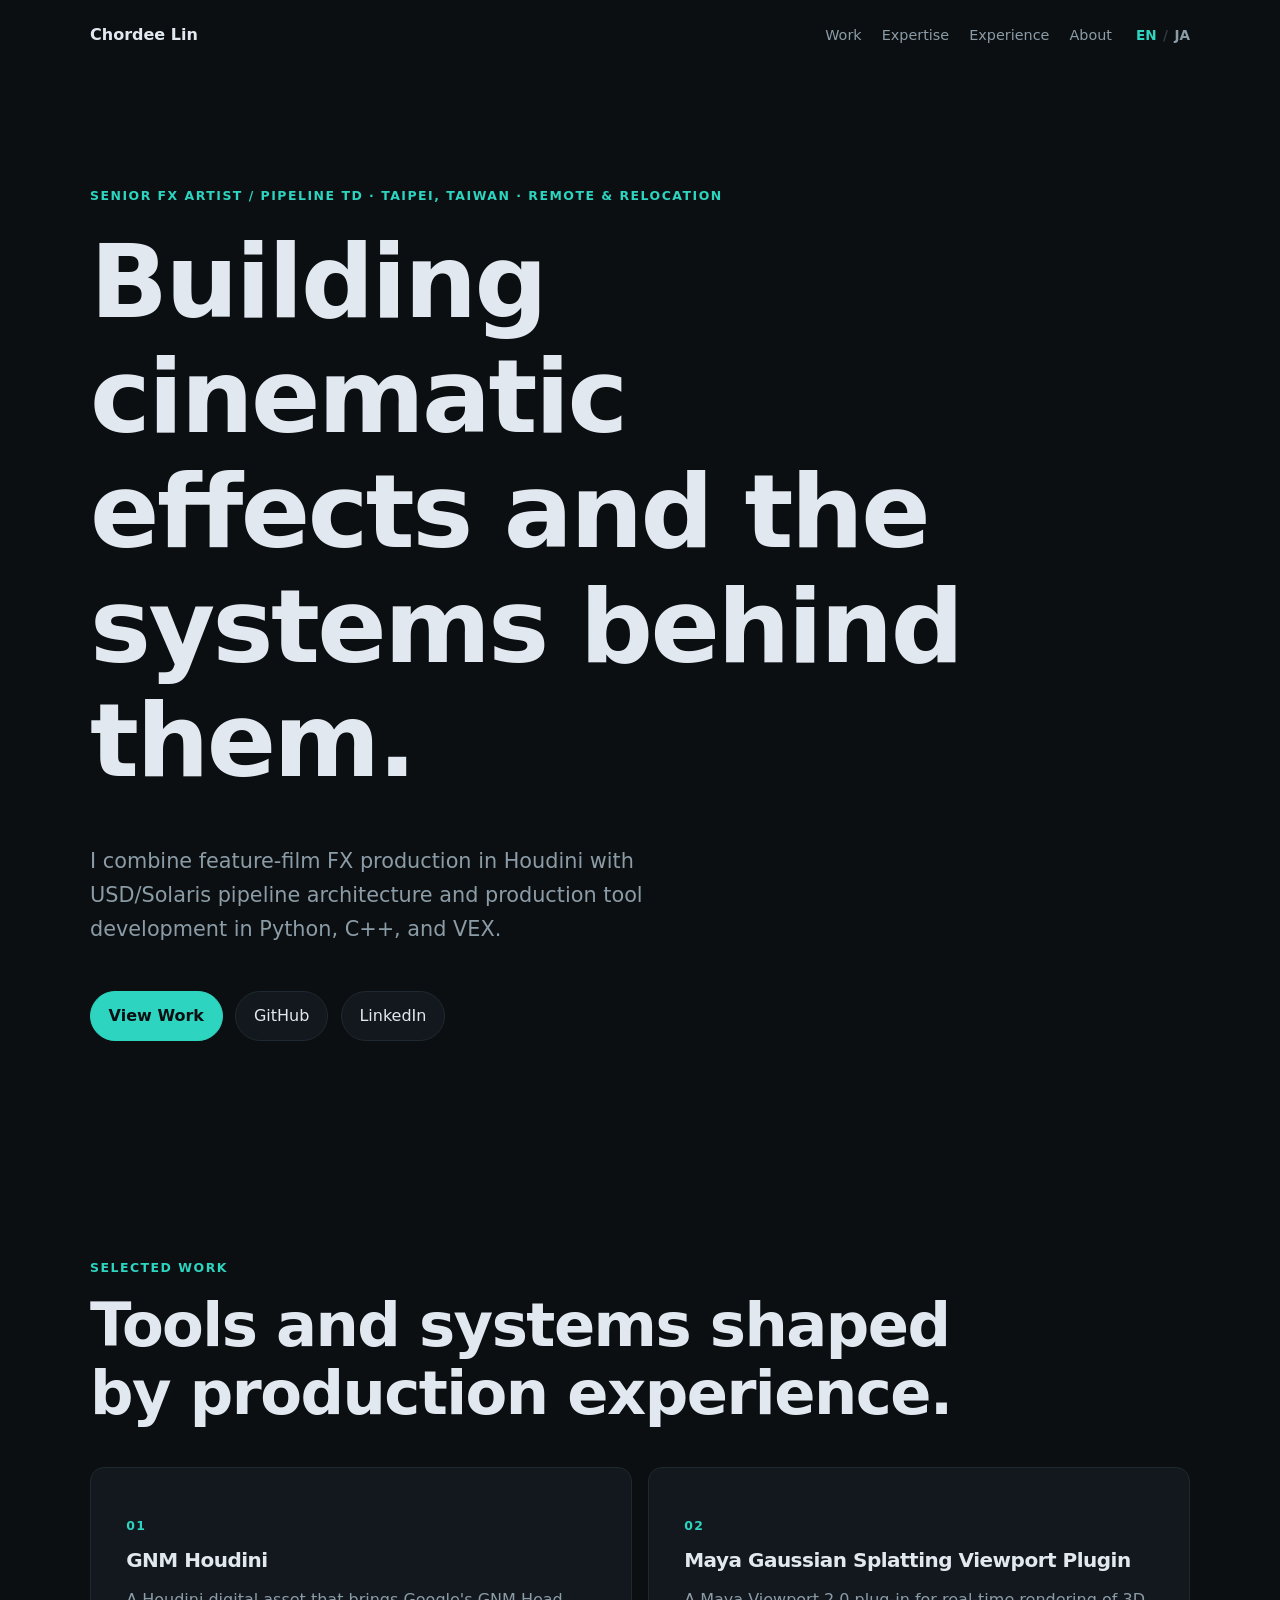
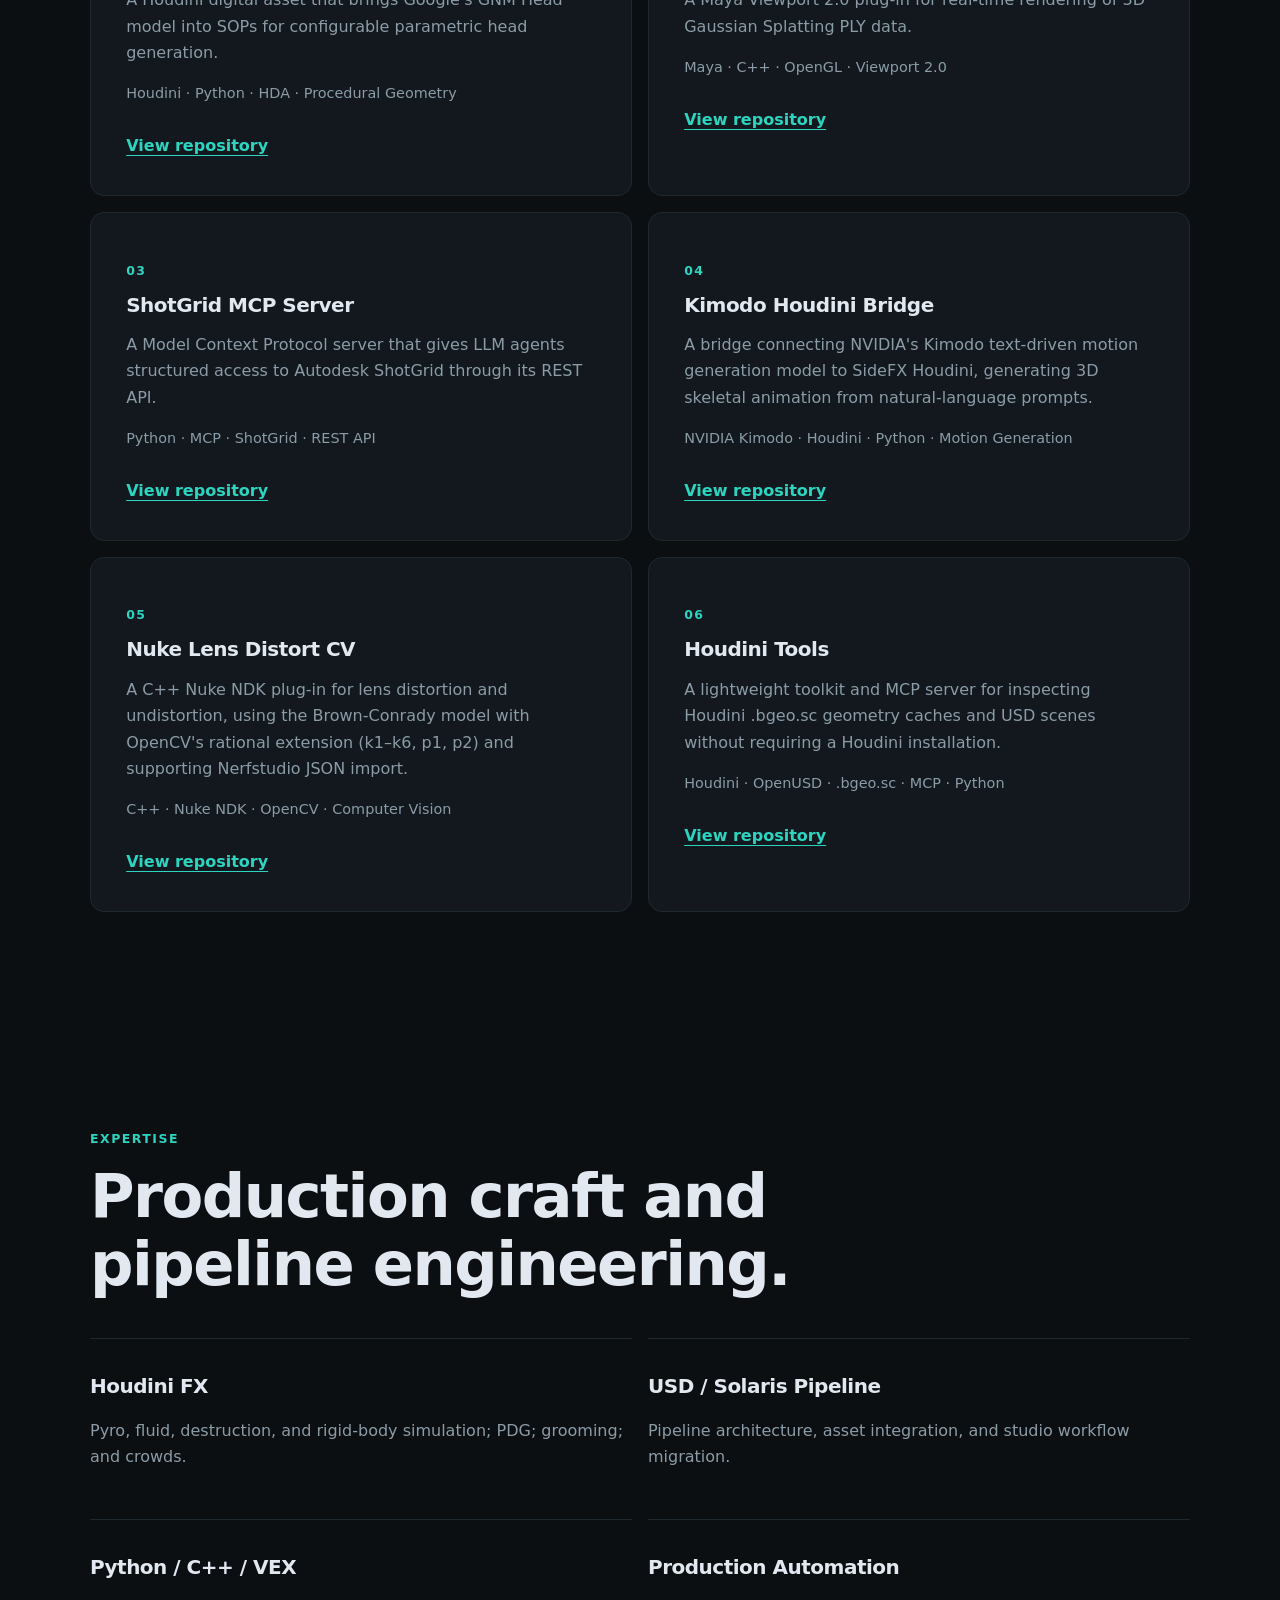
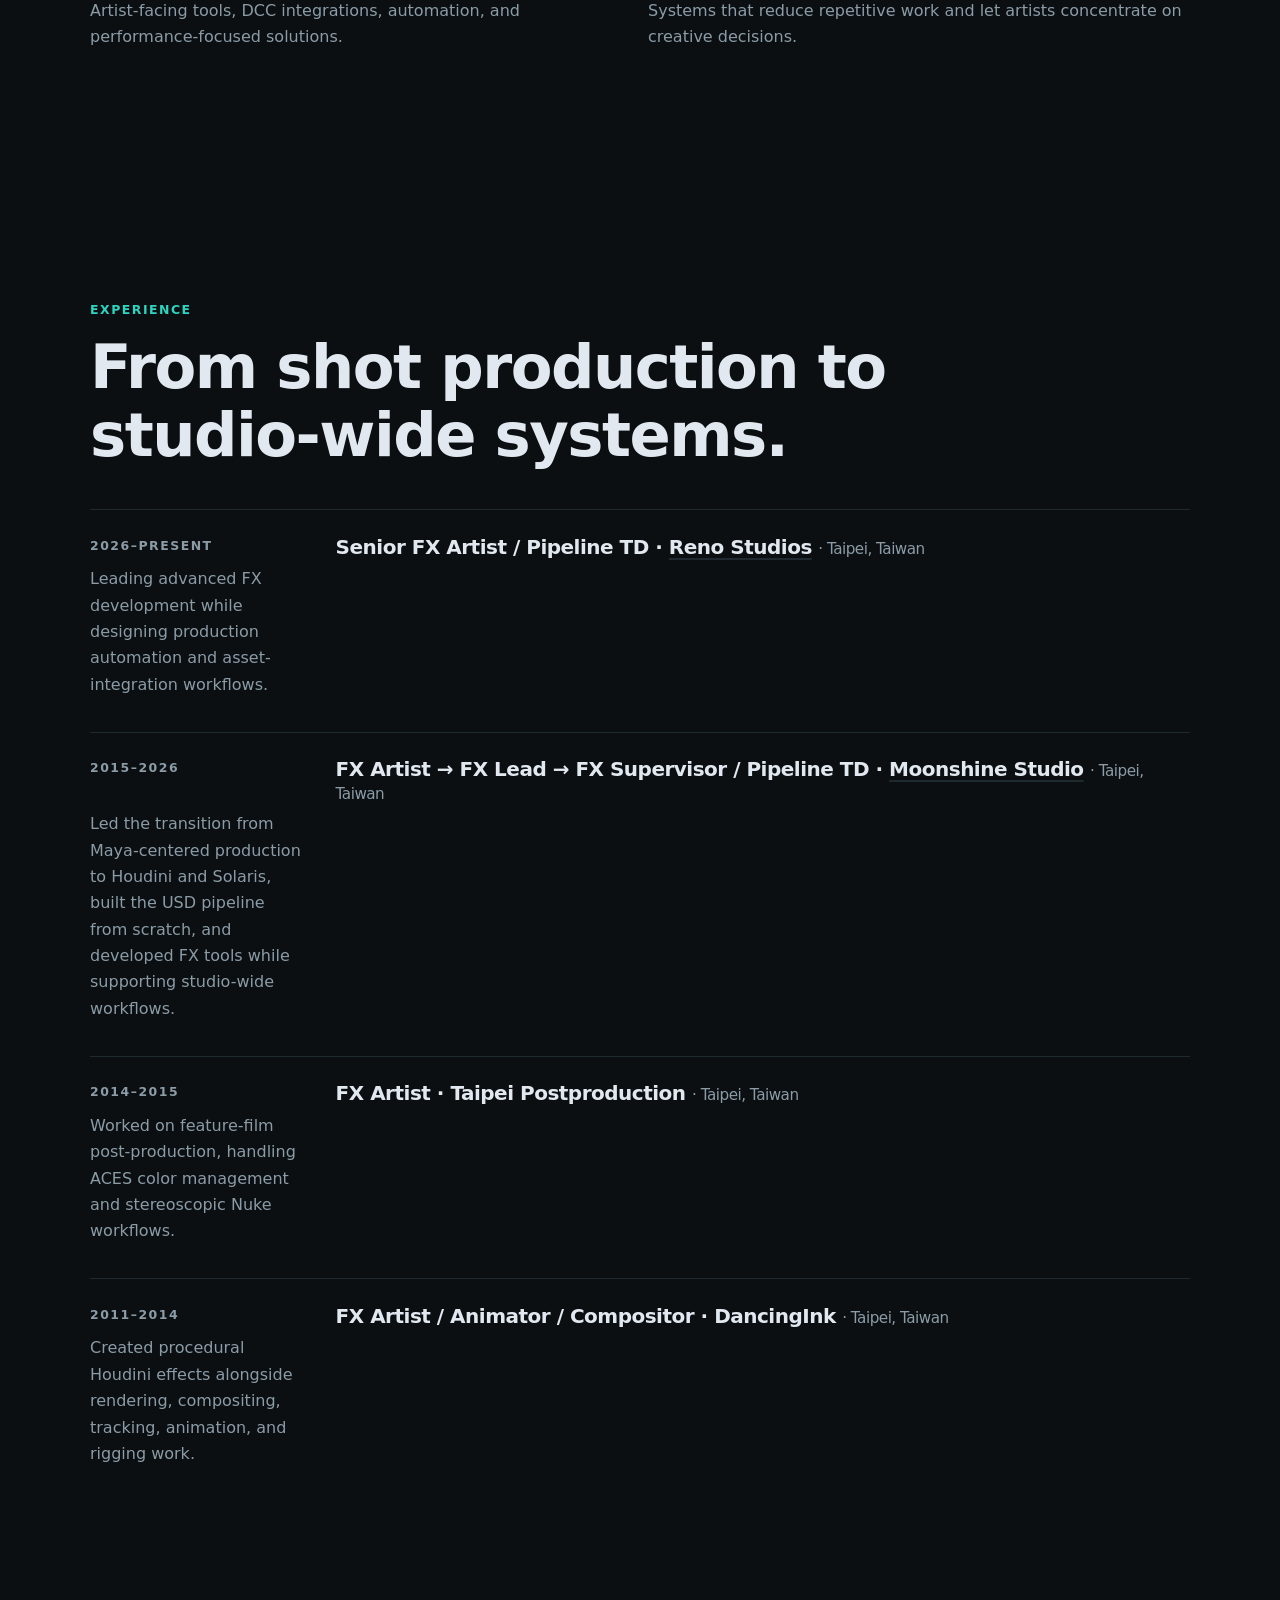
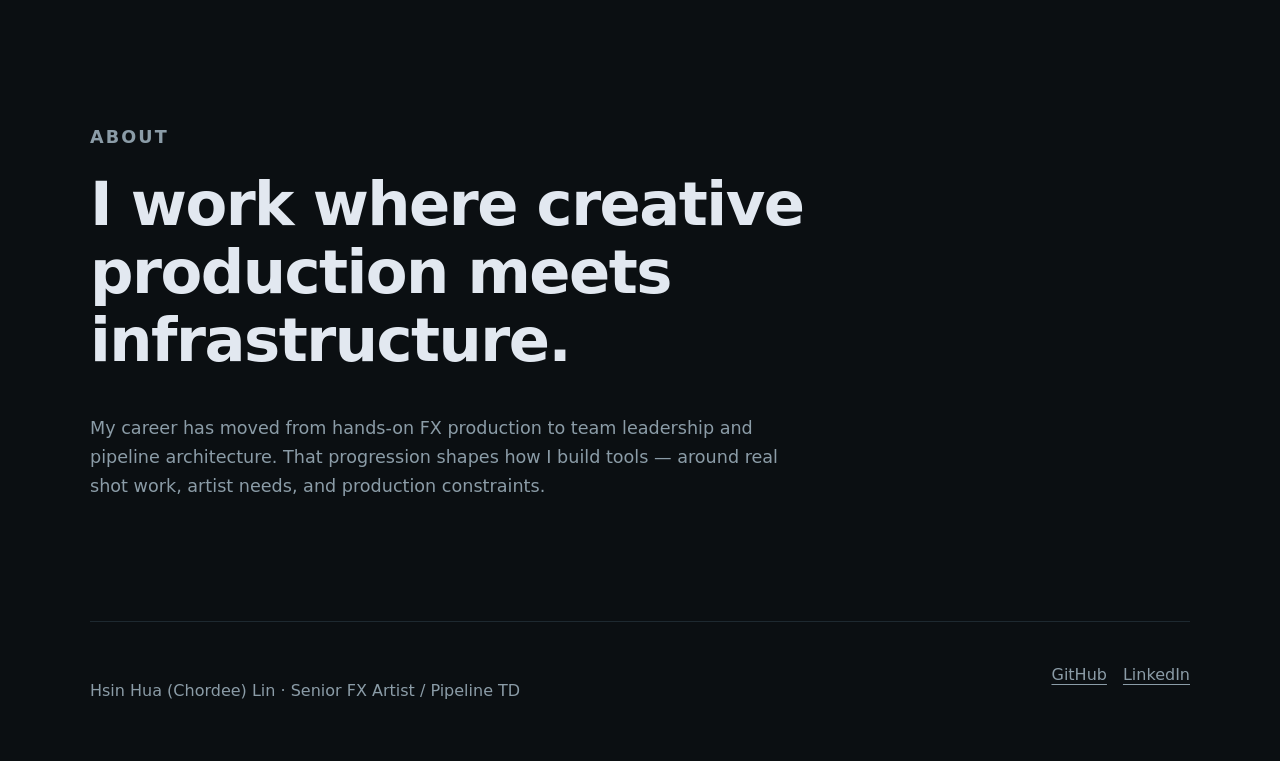
==== commit 3ec023fd: "Update site: add location metadata and remote/relocation availability" ====
--- a/index.html
+++ b/index.html
@@ -33,7 +33,7 @@
 
   <main id="main">
     <section class="hero" id="top" aria-labelledby="hero-title">
-      <p class="eyebrow">Senior FX Artist / Pipeline TD</p>
+      <p class="eyebrow">Senior FX Artist / Pipeline TD · Taipei, Taiwan · Remote & Relocation</p>
       <h1 id="hero-title">Building cinematic effects and the systems behind them.</h1>
       <p class="hero-summary">I combine feature-film FX production in Houdini with USD/Solaris pipeline architecture and production tool development in Python, C++, and VEX.</p>
       <div class="hero-actions">
@@ -107,10 +107,10 @@
       <p class="section-label">Experience</p>
       <h2 id="experience-title">From shot production to studio-wide systems.</h2>
       <ol class="timeline">
-        <li><p class="timeline-date">2026–Present</p><h3>Senior FX Artist / Pipeline TD · <a class="company-link" href="https://reno-studios.com/" target="_blank" rel="noreferrer">Reno Studios</a></h3><p>Leading advanced FX development while designing production automation and asset-integration workflows.</p></li>
-        <li><p class="timeline-date">2015–2026</p><h3>FX Artist → FX Lead → FX Supervisor / Pipeline TD · <a class="company-link" href="https://moonshine.tw/" target="_blank" rel="noreferrer">Moonshine Studio</a></h3><p>Led the transition from Maya-centered production to Houdini and Solaris, built the USD pipeline from scratch, and developed FX tools while supporting studio-wide workflows.</p></li>
-        <li><p class="timeline-date">2014–2015</p><h3>FX Artist · Taipei Postproduction</h3><p>Worked on feature-film post-production, handling ACES color management and stereoscopic Nuke workflows.</p></li>
-        <li><p class="timeline-date">2011–2014</p><h3>FX Artist / Animator / Compositor · DancingInk</h3><p>Created procedural Houdini effects alongside rendering, compositing, tracking, animation, and rigging work.</p></li>
+        <li><p class="timeline-date">2026–Present</p><h3>Senior FX Artist / Pipeline TD · <a class="company-link" href="https://reno-studios.com/" target="_blank" rel="noreferrer">Reno Studios</a> <span class="timeline-location">· Taipei, Taiwan</span></h3><p>Leading advanced FX development while designing production automation and asset-integration workflows.</p></li>
+        <li><p class="timeline-date">2015–2026</p><h3>FX Artist → FX Lead → FX Supervisor / Pipeline TD · <a class="company-link" href="https://moonshine.tw/" target="_blank" rel="noreferrer">Moonshine Studio</a> <span class="timeline-location">· Taipei, Taiwan</span></h3><p>Led the transition from Maya-centered production to Houdini and Solaris, built the USD pipeline from scratch, and developed FX tools while supporting studio-wide workflows.</p></li>
+        <li><p class="timeline-date">2014–2015</p><h3>FX Artist · Taipei Postproduction <span class="timeline-location">· Taipei, Taiwan</span></h3><p>Worked on feature-film post-production, handling ACES color management and stereoscopic Nuke workflows.</p></li>
+        <li><p class="timeline-date">2011–2014</p><h3>FX Artist / Animator / Compositor · DancingInk <span class="timeline-location">· Taipei, Taiwan</span></h3><p>Created procedural Houdini effects alongside rendering, compositing, tracking, animation, and rigging work.</p></li>
       </ol>
     </section>
 
--- a/styles.css
+++ b/styles.css
@@ -66,6 +66,7 @@
 .timeline h3, .timeline p { margin-block: 0 .5rem; }
 .company-link { color: inherit; text-decoration: underline; text-decoration-color: var(--border); text-underline-offset: .2em; transition: color .15s ease, text-decoration-color .15s ease; }
 .company-link:hover { color: var(--accent); text-decoration-color: var(--accent); }
+.timeline-location { color: var(--muted); font-weight: 400; font-size: .95rem; }
 #about > p { max-width: 720px; font-size: 1.1rem; }
 footer { display: flex; justify-content: space-between; gap: 1rem; padding-block: 2.5rem; border-top: 1px solid var(--border); color: var(--muted); }
 footer div { display: flex; gap: 1rem; }
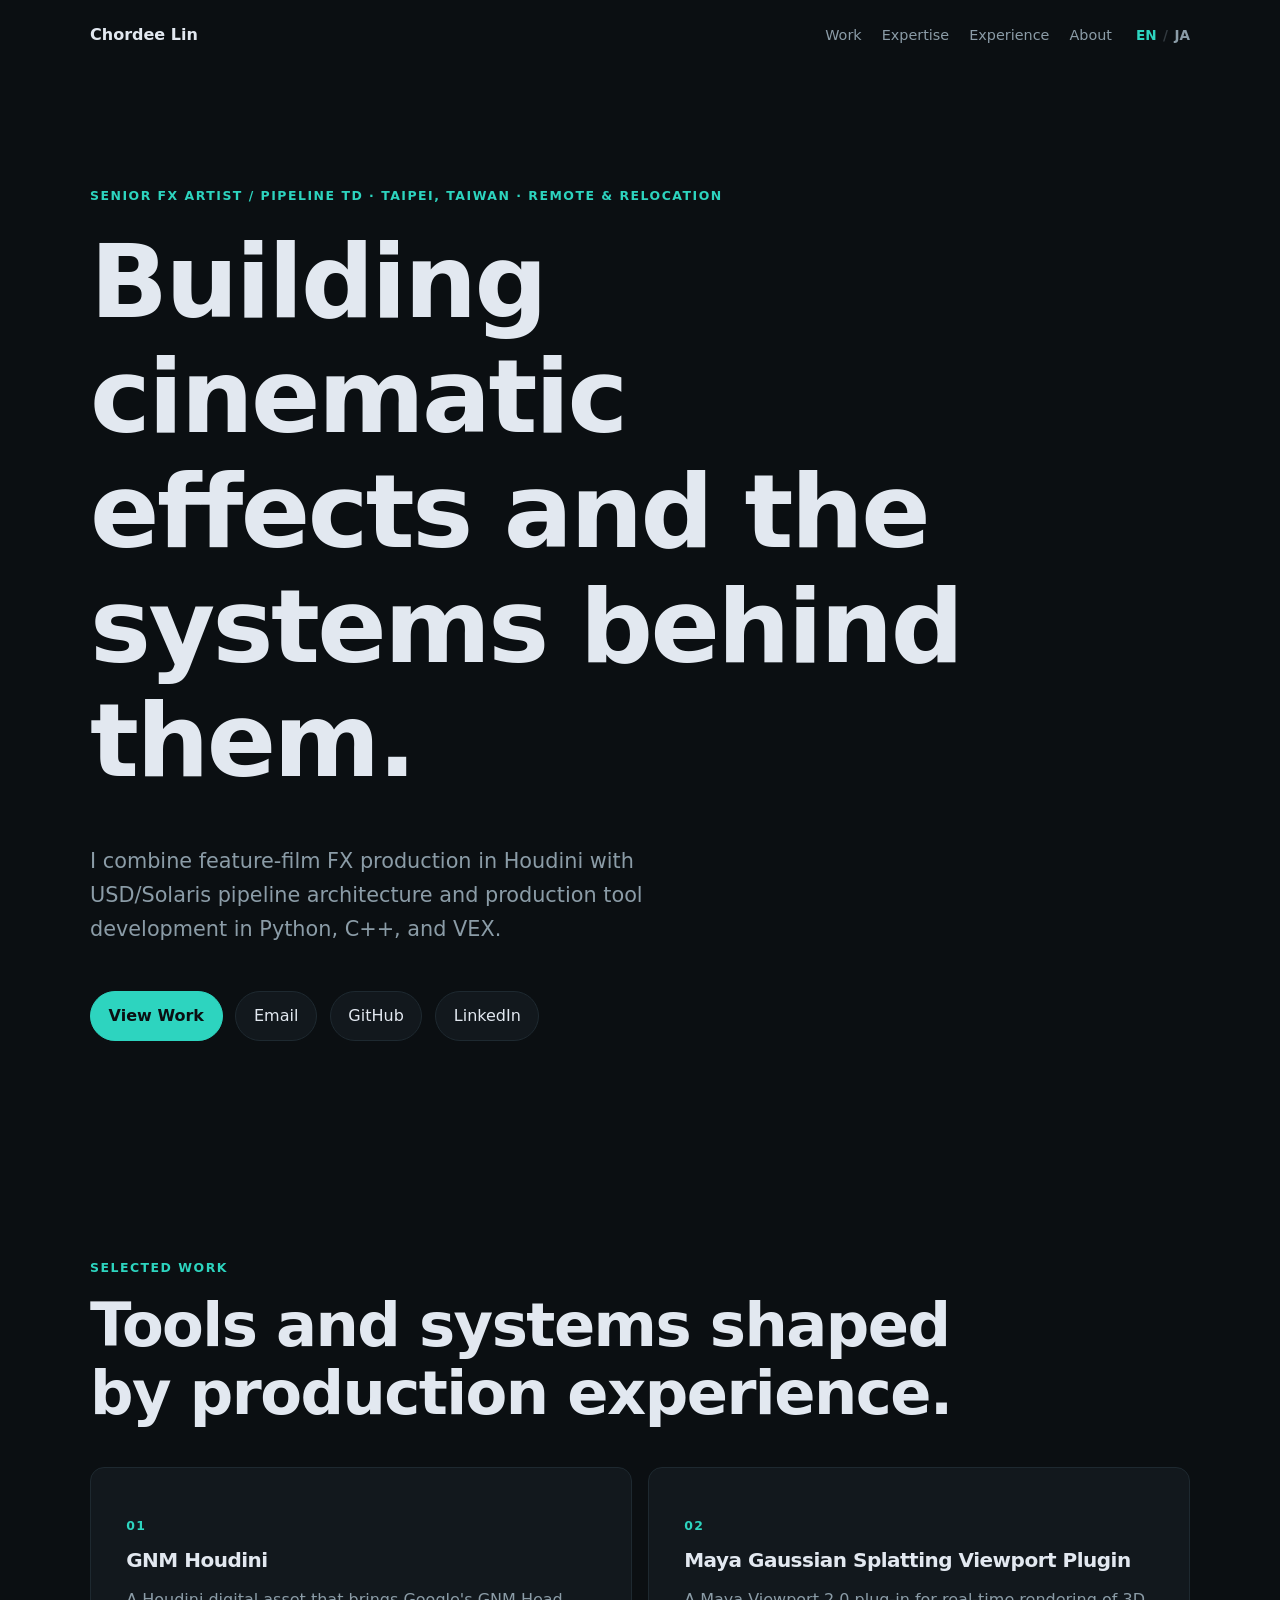
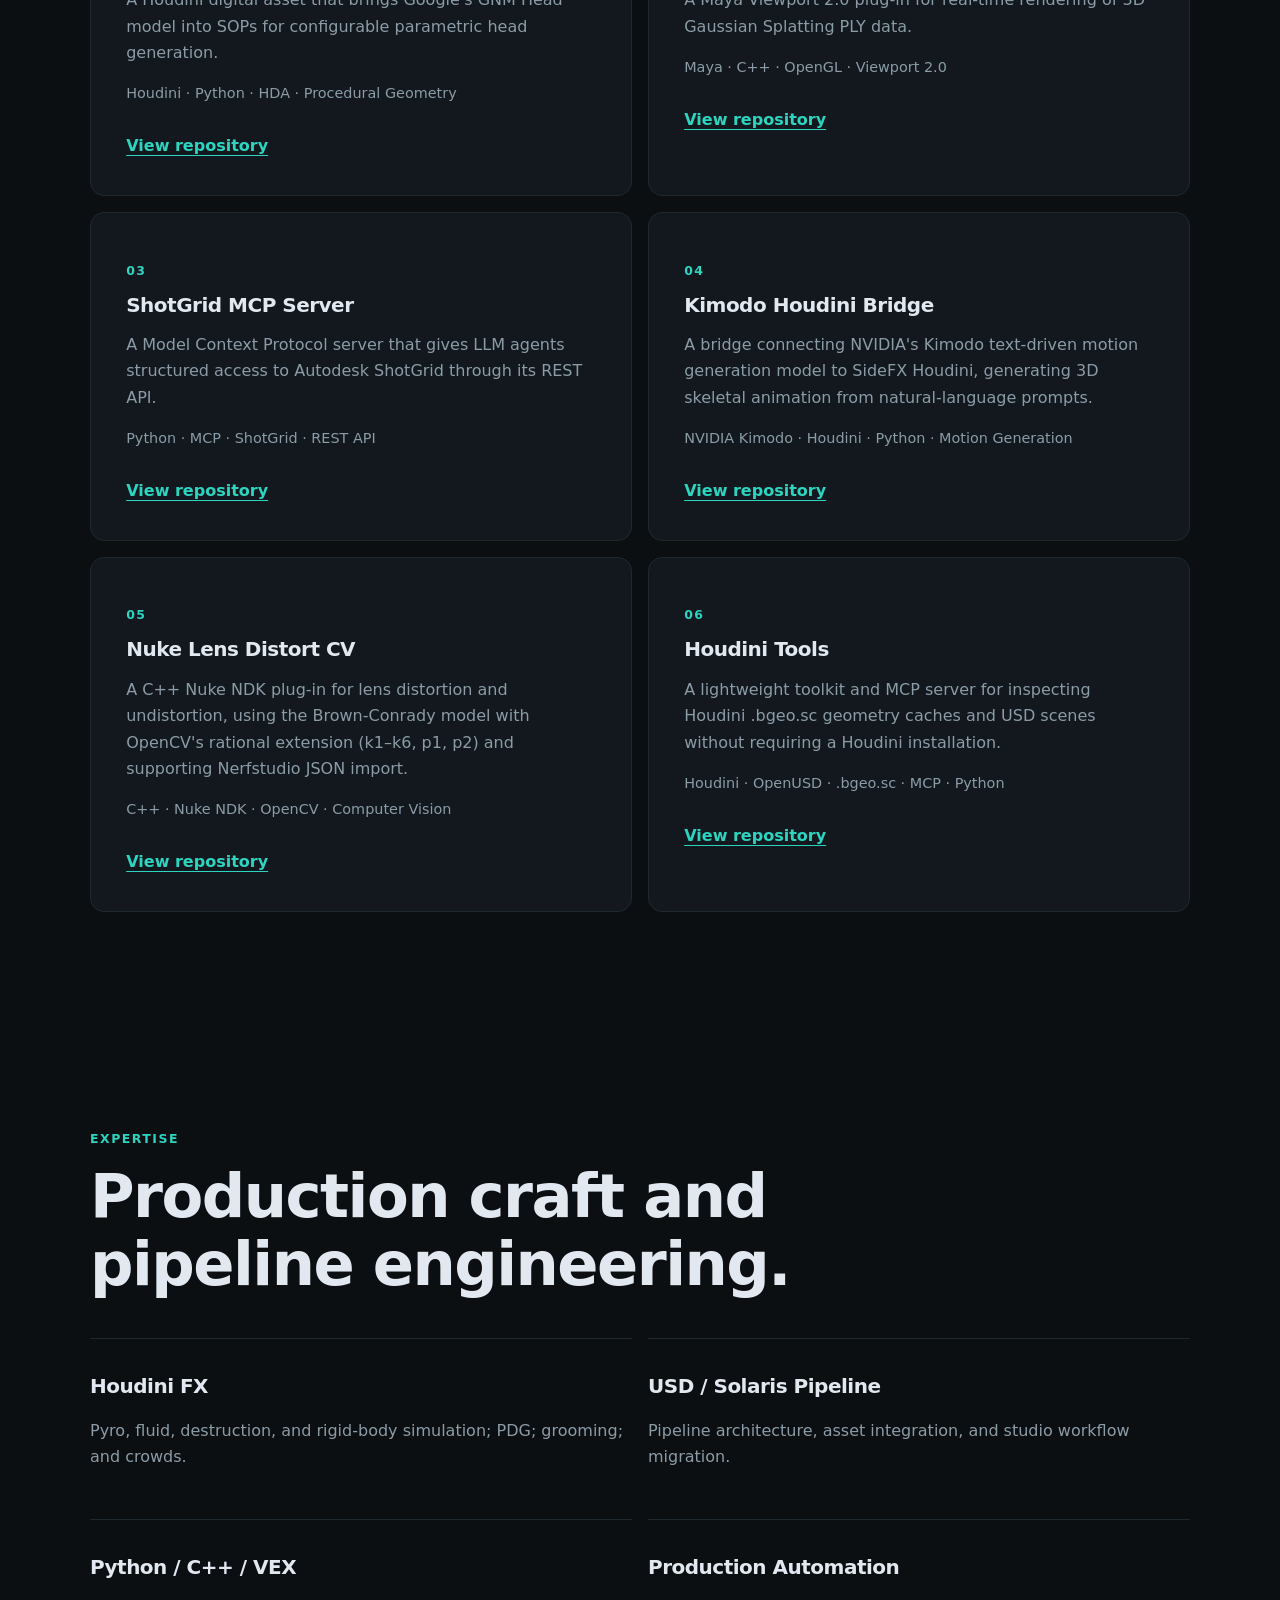
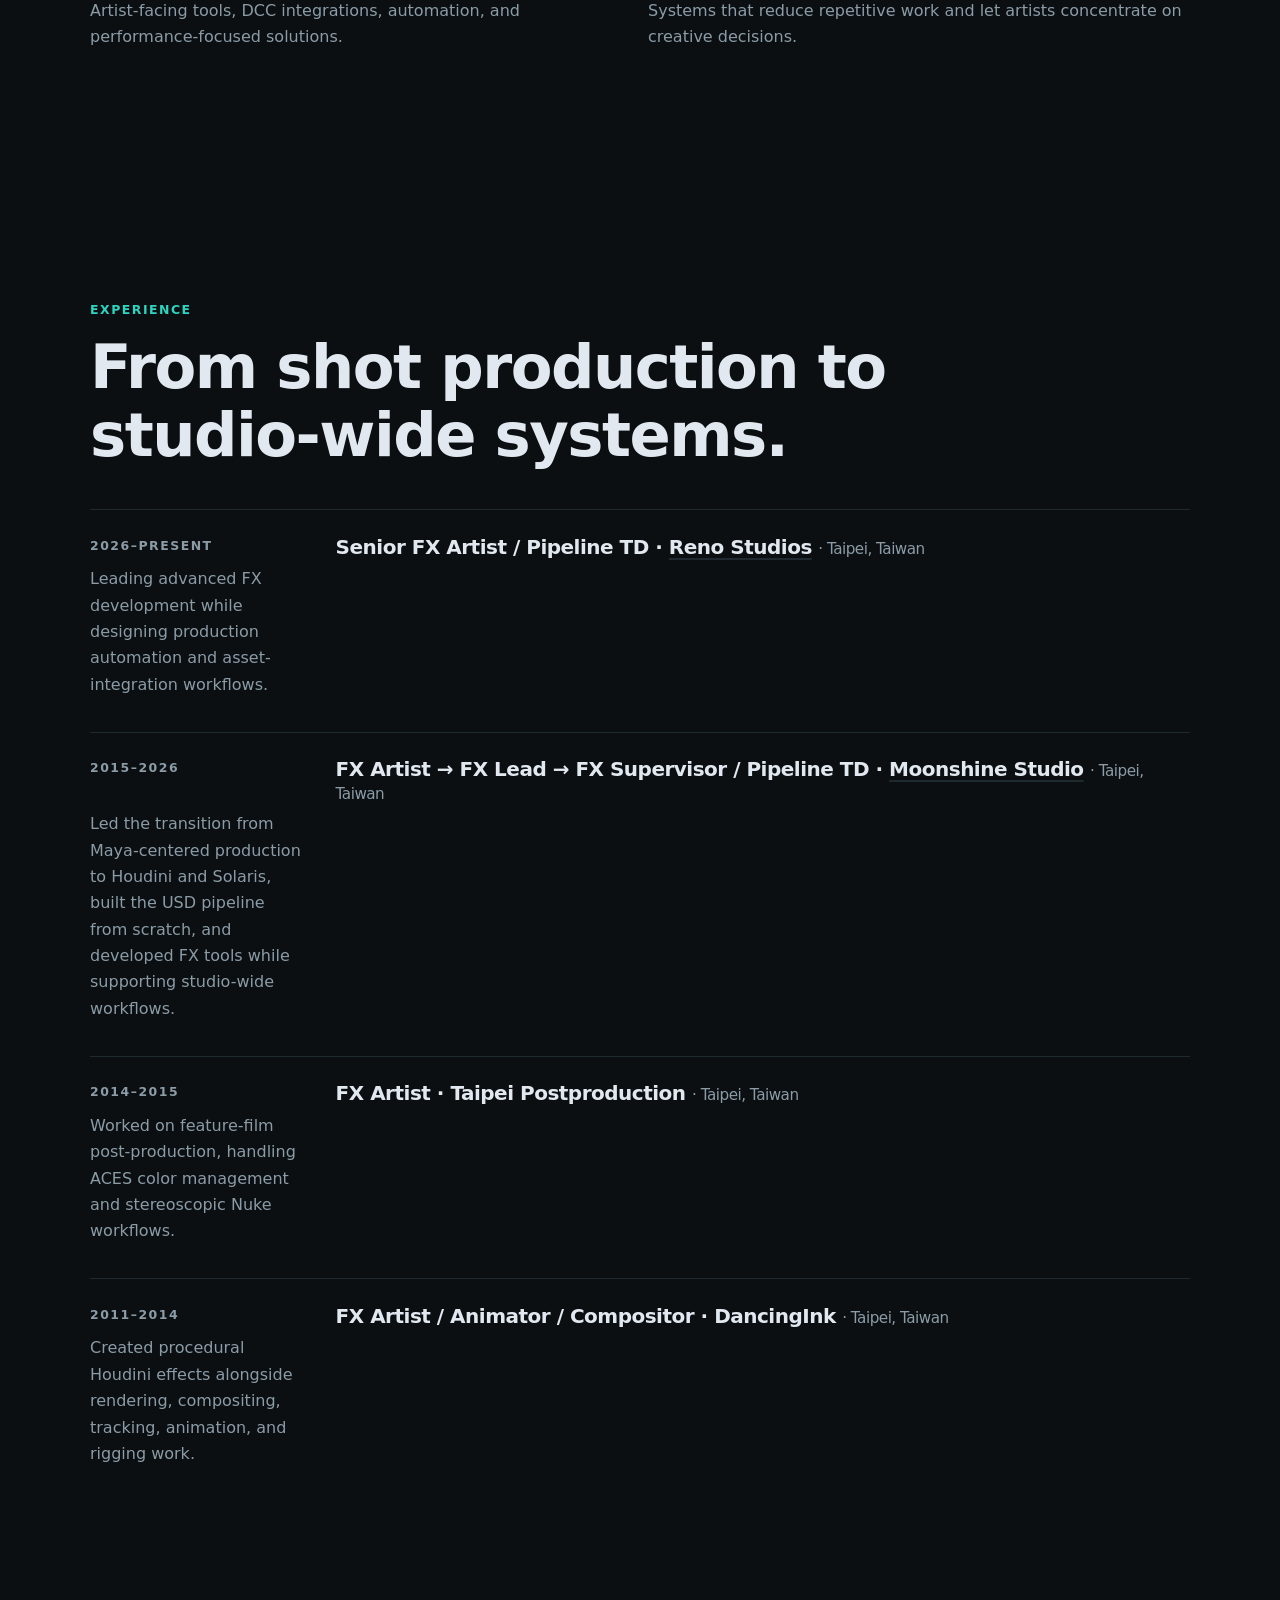
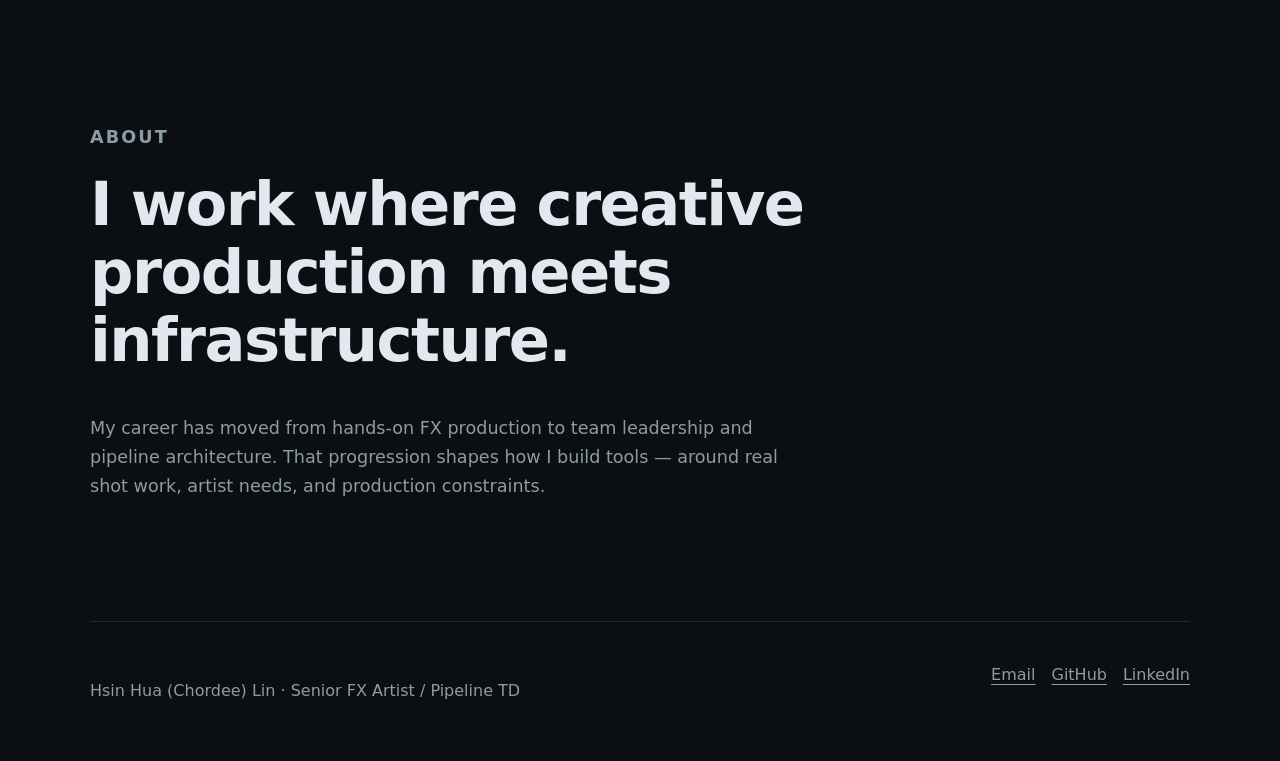
==== commit 41994062: "Add anti-harvesting contact email to site" ====
--- a/index.html
+++ b/index.html
@@ -38,6 +38,7 @@
       <p class="hero-summary">I combine feature-film FX production in Houdini with USD/Solaris pipeline architecture and production tool development in Python, C++, and VEX.</p>
       <div class="hero-actions">
         <a class="button button-primary" href="#work">View Work</a>
+        <a class="button" data-user="chordee" data-domain="gmail.com" href="#" aria-label="Email: chordee [at] gmail.com">Email</a>
         <a class="button external-link" href="https://github.com/chordee" target="_blank" rel="noreferrer">GitHub</a>
         <a class="button external-link" href="https://www.linkedin.com/in/chordee/" target="_blank" rel="noreferrer">LinkedIn</a>
       </div>
@@ -123,7 +124,7 @@
 
   <footer>
     <p>Hsin Hua (Chordee) Lin · Senior FX Artist / Pipeline TD</p>
-    <div><a href="https://github.com/chordee" target="_blank" rel="noreferrer">GitHub</a><a href="https://www.linkedin.com/in/chordee/" target="_blank" rel="noreferrer">LinkedIn</a></div>
+    <div><a data-user="chordee" data-domain="gmail.com" href="#" aria-label="Email: chordee [at] gmail.com">Email</a><a href="https://github.com/chordee" target="_blank" rel="noreferrer">GitHub</a><a href="https://www.linkedin.com/in/chordee/" target="_blank" rel="noreferrer">LinkedIn</a></div>
   </footer>
 </body>
 </html>
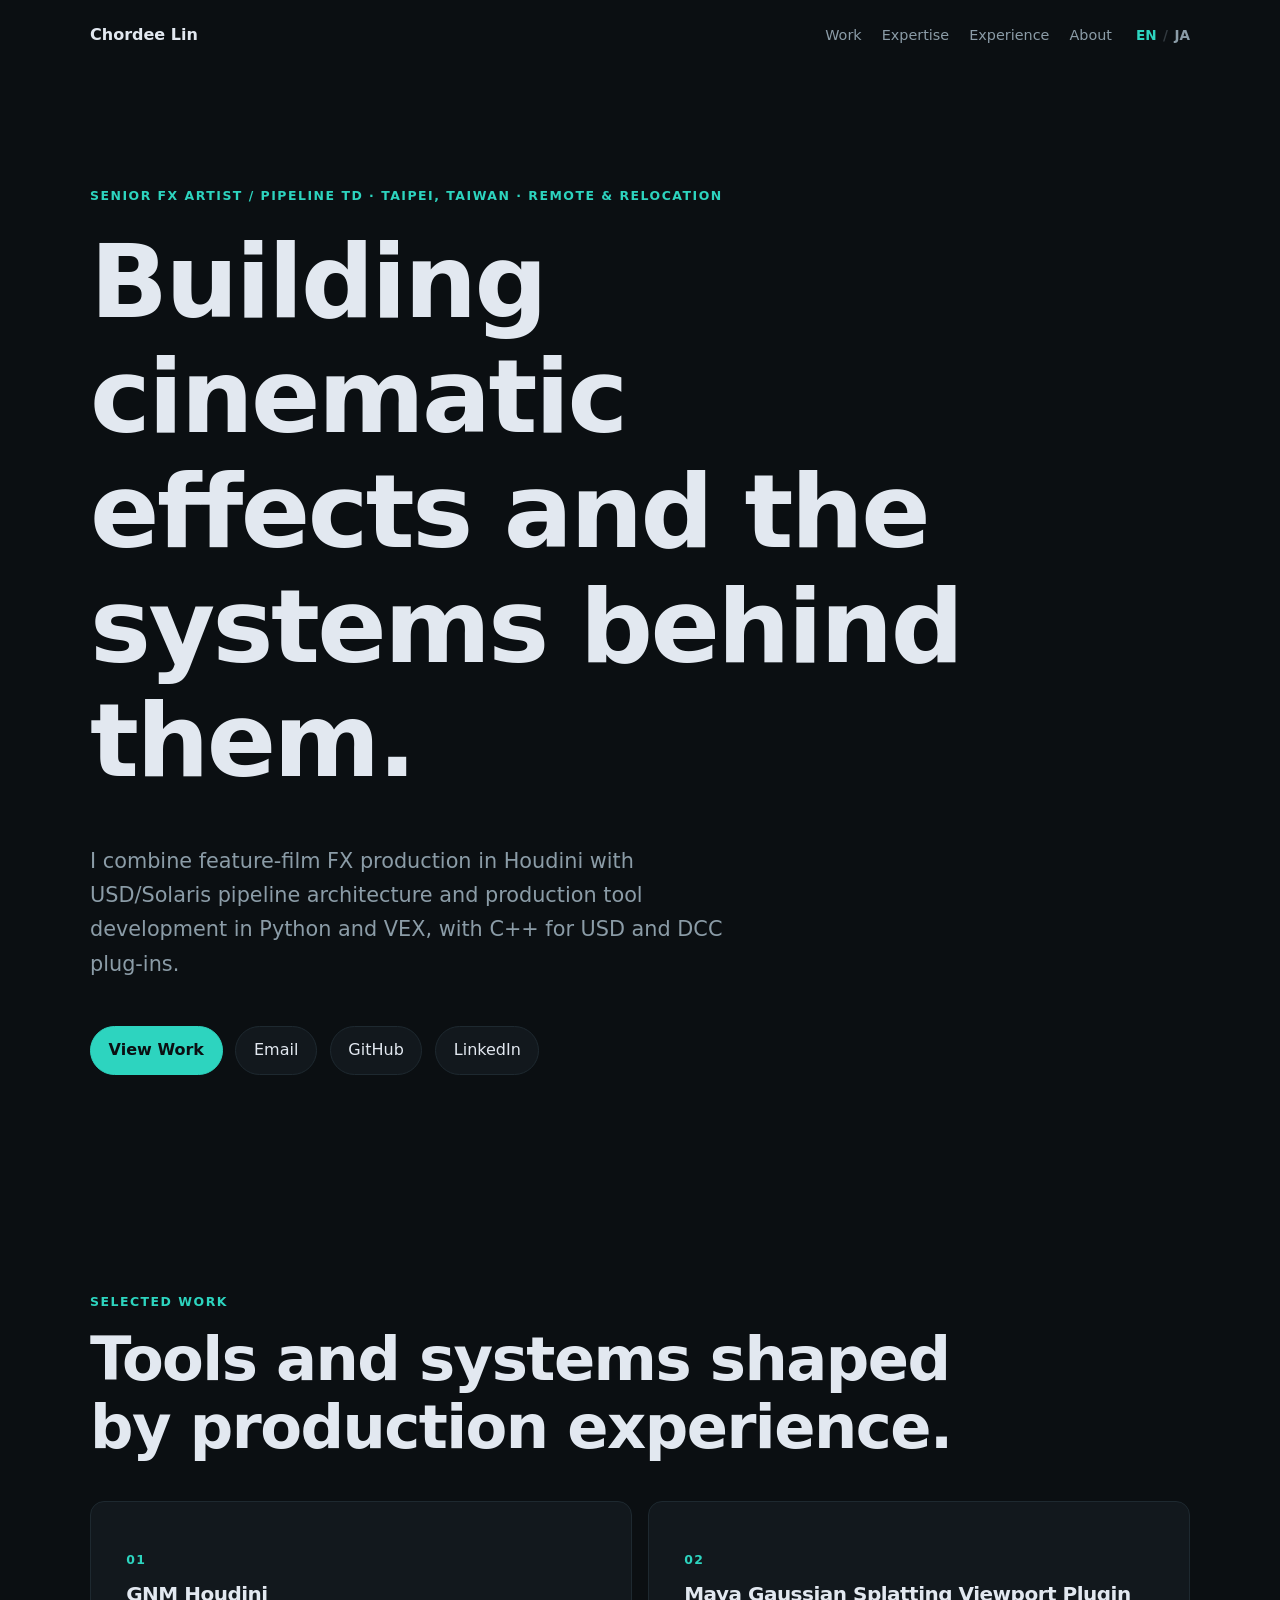
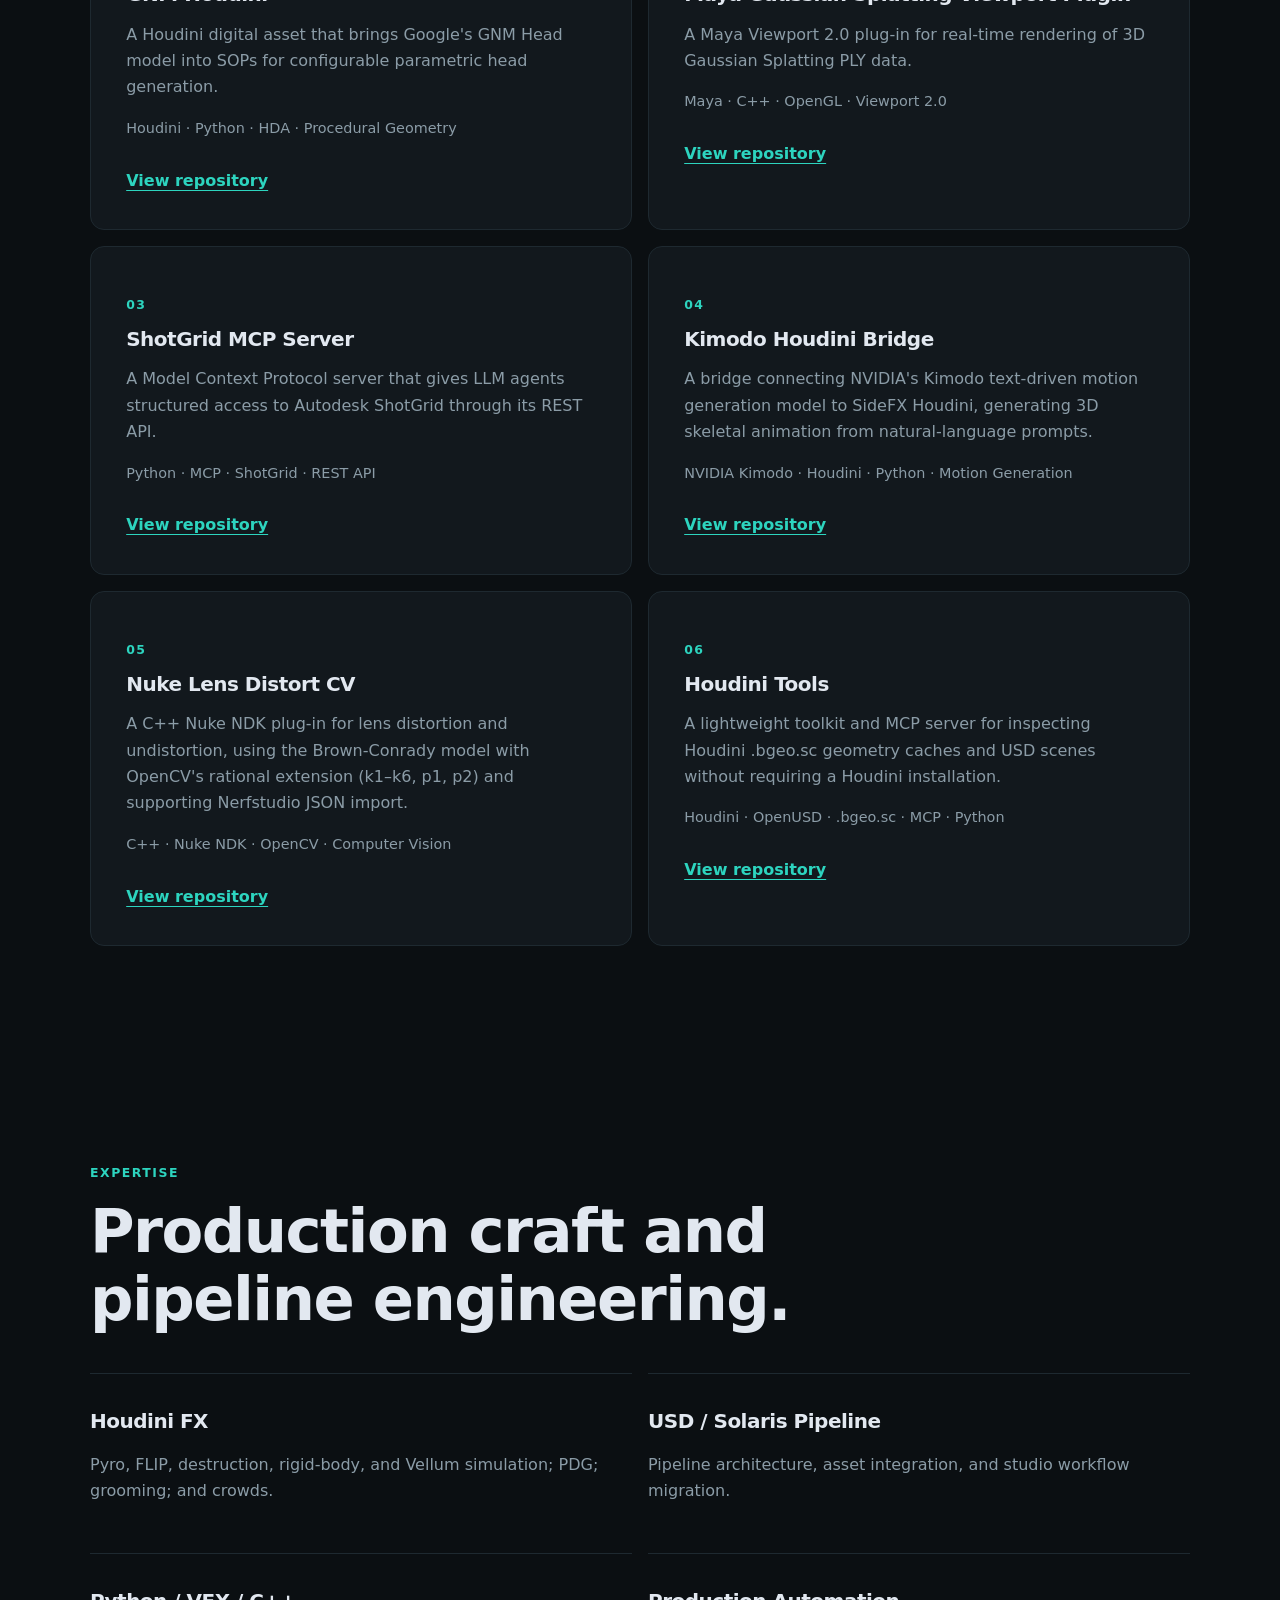
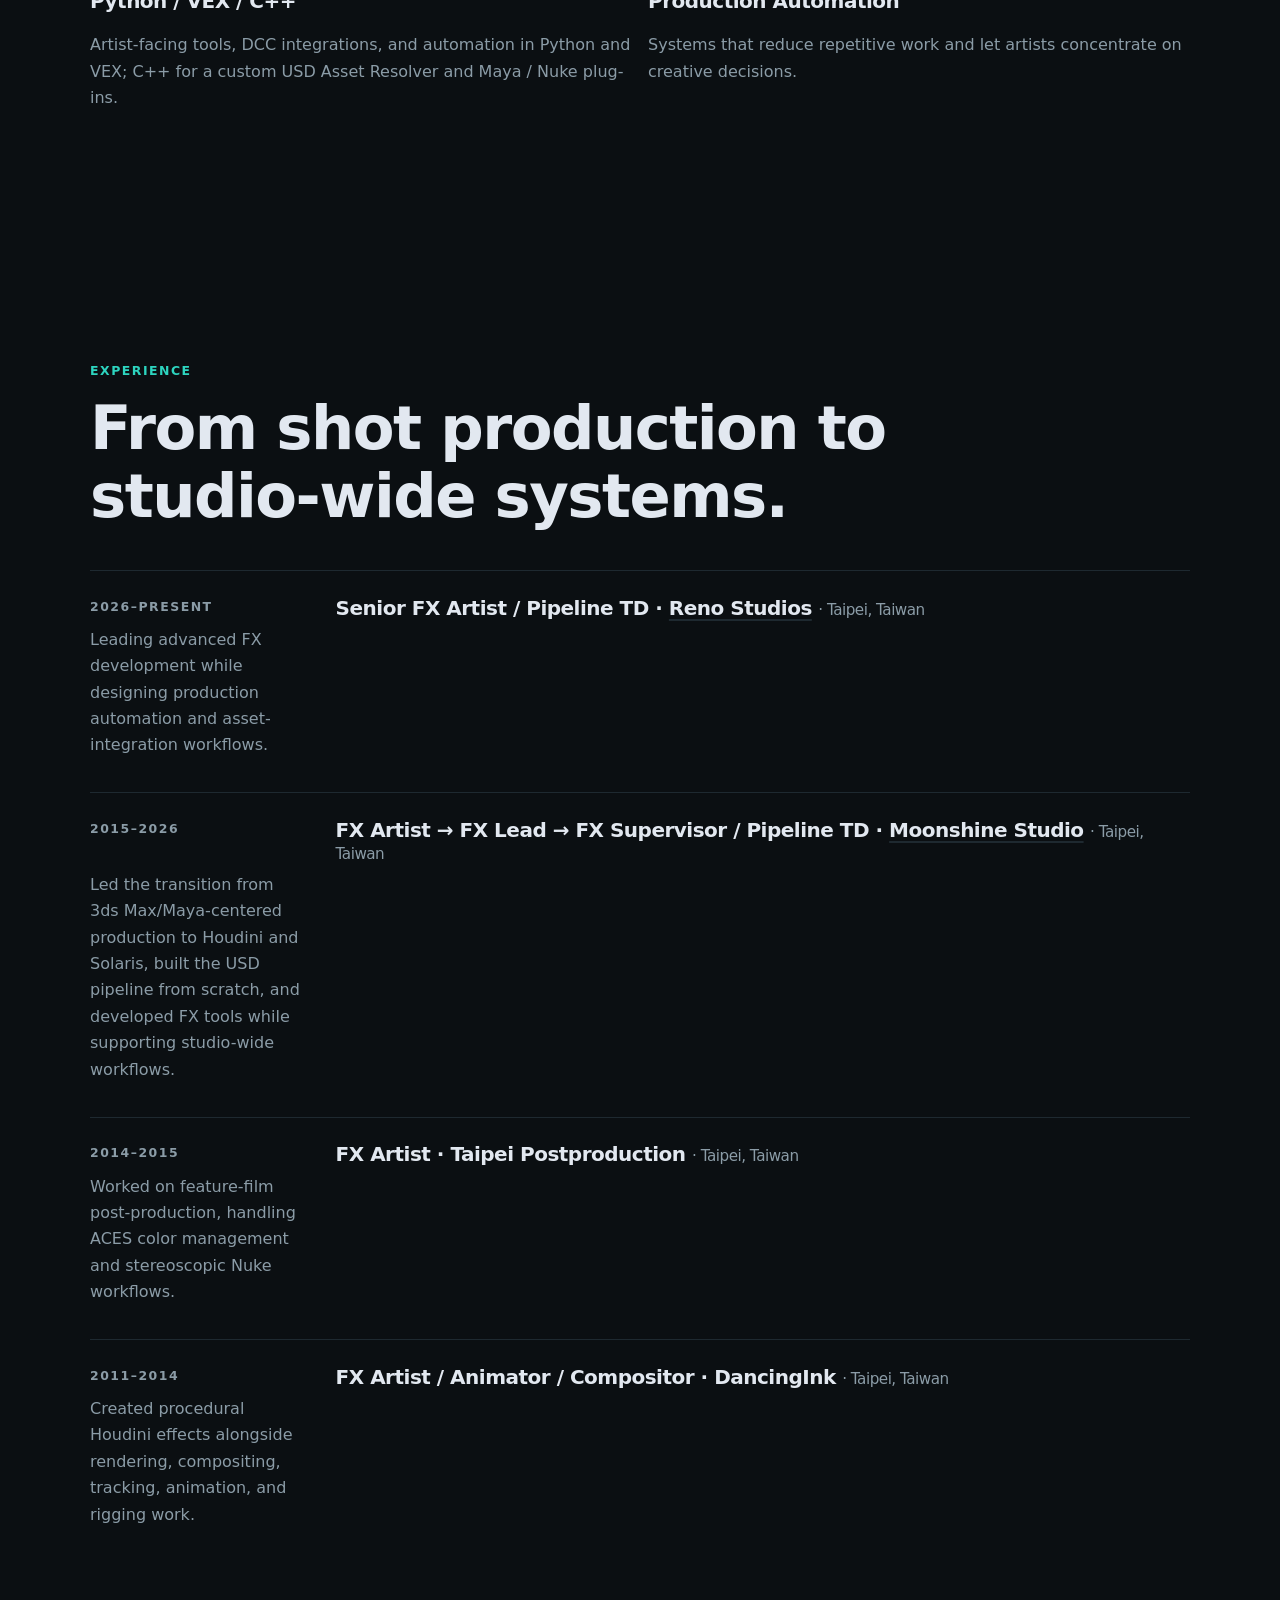
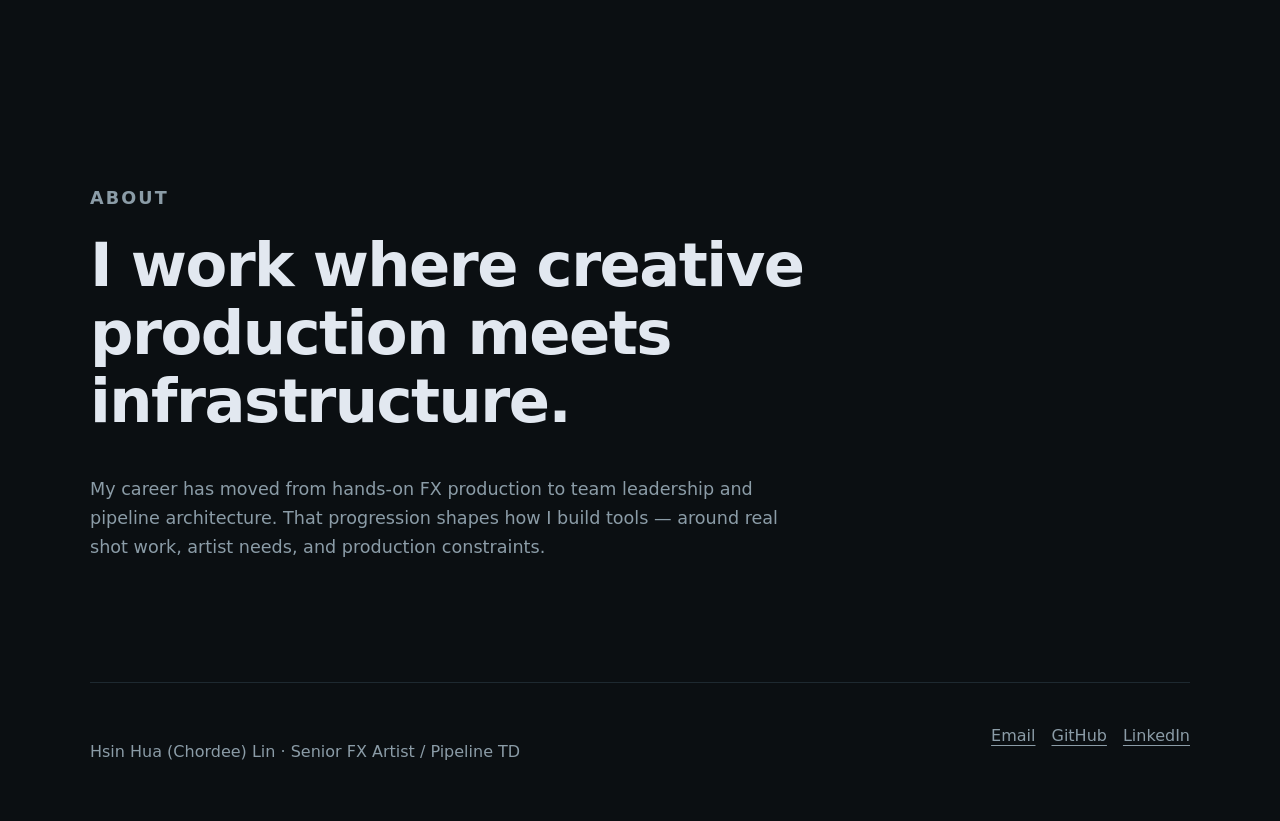
==== commit 7f602999: "Align site copy with verified skills and production scope" ====
--- a/index.html
+++ b/index.html
@@ -3,9 +3,9 @@
 <head>
   <meta charset="utf-8">
   <meta name="viewport" content="width=device-width, initial-scale=1">
-  <meta name="description" content="Hsin Hua (Chordee) Lin is a Senior FX Artist and Pipeline TD working with Houdini, USD, Solaris, Python, C++, and VEX.">
+  <meta name="description" content="Hsin Hua (Chordee) Lin is a Senior FX Artist and Pipeline TD working with Houdini, USD, Solaris, Python, and VEX, with C++ for USD and DCC plug-ins.">
   <meta property="og:title" content="Hsin Hua (Chordee) Lin — Senior FX Artist and Pipeline TD">
-  <meta property="og:description" content="Portfolio of Hsin Hua (Chordee) Lin. Specializing in Houdini FX, USD/Solaris pipelines, and production tools in Python, C++, and VEX.">
+  <meta property="og:description" content="Portfolio of Hsin Hua (Chordee) Lin. Specializing in Houdini FX, USD/Solaris pipelines, and production tools in Python and VEX, with C++ for USD and DCC plug-ins.">
   <meta property="og:type" content="website">
   <title>Hsin Hua (Chordee) Lin — Senior FX Artist and Pipeline TD</title>
   <link rel="icon" href="data:image/svg+xml,<svg xmlns=%22http://www.w3.org/2000/svg%22 viewBox=%220 0 100 100%22><circle cx=%2250%22 cy=%2250%22 r=%2248%22 fill=%22%230b0f12%22 stroke=%22%232dd4bf%22 stroke-width=%224%22/><text x=%2250%22 y=%2264%22 font-size=%2246%22 font-weight=%22bold%22 fill=%22%232dd4bf%22 text-anchor=%22middle%22 font-family=%22sans-serif%22>C</text></svg>">
@@ -35,7 +35,7 @@
     <section class="hero" id="top" aria-labelledby="hero-title">
       <p class="eyebrow">Senior FX Artist / Pipeline TD · Taipei, Taiwan · Remote & Relocation</p>
       <h1 id="hero-title">Building cinematic effects and the systems behind them.</h1>
-      <p class="hero-summary">I combine feature-film FX production in Houdini with USD/Solaris pipeline architecture and production tool development in Python, C++, and VEX.</p>
+      <p class="hero-summary">I combine feature-film FX production in Houdini with USD/Solaris pipeline architecture and production tool development in Python and VEX, with C++ for USD and DCC plug-ins.</p>
       <div class="hero-actions">
         <a class="button button-primary" href="#work">View Work</a>
         <a class="button" data-user="chordee" data-domain="gmail.com" href="#" aria-label="Email: chordee [at] gmail.com">Email</a>
@@ -97,9 +97,9 @@
       <p class="section-label">Expertise</p>
       <h2 id="expertise-title">Production craft and pipeline engineering.</h2>
       <div class="expertise-grid">
-        <article><h3>Houdini FX</h3><p>Pyro, fluid, destruction, and rigid-body simulation; PDG; grooming; and crowds.</p></article>
+        <article><h3>Houdini FX</h3><p>Pyro, FLIP, destruction, rigid-body, and Vellum simulation; PDG; grooming; and crowds.</p></article>
         <article><h3>USD / Solaris Pipeline</h3><p>Pipeline architecture, asset integration, and studio workflow migration.</p></article>
-        <article><h3>Python / C++ / VEX</h3><p>Artist-facing tools, DCC integrations, automation, and performance-focused solutions.</p></article>
+        <article><h3>Python / VEX / C++</h3><p>Artist-facing tools, DCC integrations, and automation in Python and VEX; C++ for a custom USD Asset Resolver and Maya / Nuke plug-ins.</p></article>
         <article><h3>Production Automation</h3><p>Systems that reduce repetitive work and let artists concentrate on creative decisions.</p></article>
       </div>
     </section>
@@ -109,7 +109,7 @@
       <h2 id="experience-title">From shot production to studio-wide systems.</h2>
       <ol class="timeline">
         <li><p class="timeline-date">2026–Present</p><h3>Senior FX Artist / Pipeline TD · <a class="company-link" href="https://reno-studios.com/" target="_blank" rel="noreferrer">Reno Studios</a> <span class="timeline-location">· Taipei, Taiwan</span></h3><p>Leading advanced FX development while designing production automation and asset-integration workflows.</p></li>
-        <li><p class="timeline-date">2015–2026</p><h3>FX Artist → FX Lead → FX Supervisor / Pipeline TD · <a class="company-link" href="https://moonshine.tw/" target="_blank" rel="noreferrer">Moonshine Studio</a> <span class="timeline-location">· Taipei, Taiwan</span></h3><p>Led the transition from Maya-centered production to Houdini and Solaris, built the USD pipeline from scratch, and developed FX tools while supporting studio-wide workflows.</p></li>
+        <li><p class="timeline-date">2015–2026</p><h3>FX Artist → FX Lead → FX Supervisor / Pipeline TD · <a class="company-link" href="https://moonshine.tw/" target="_blank" rel="noreferrer">Moonshine Studio</a> <span class="timeline-location">· Taipei, Taiwan</span></h3><p>Led the transition from 3ds Max/Maya-centered production to Houdini and Solaris, built the USD pipeline from scratch, and developed FX tools while supporting studio-wide workflows.</p></li>
         <li><p class="timeline-date">2014–2015</p><h3>FX Artist · Taipei Postproduction <span class="timeline-location">· Taipei, Taiwan</span></h3><p>Worked on feature-film post-production, handling ACES color management and stereoscopic Nuke workflows.</p></li>
         <li><p class="timeline-date">2011–2014</p><h3>FX Artist / Animator / Compositor · DancingInk <span class="timeline-location">· Taipei, Taiwan</span></h3><p>Created procedural Houdini effects alongside rendering, compositing, tracking, animation, and rigging work.</p></li>
       </ol>
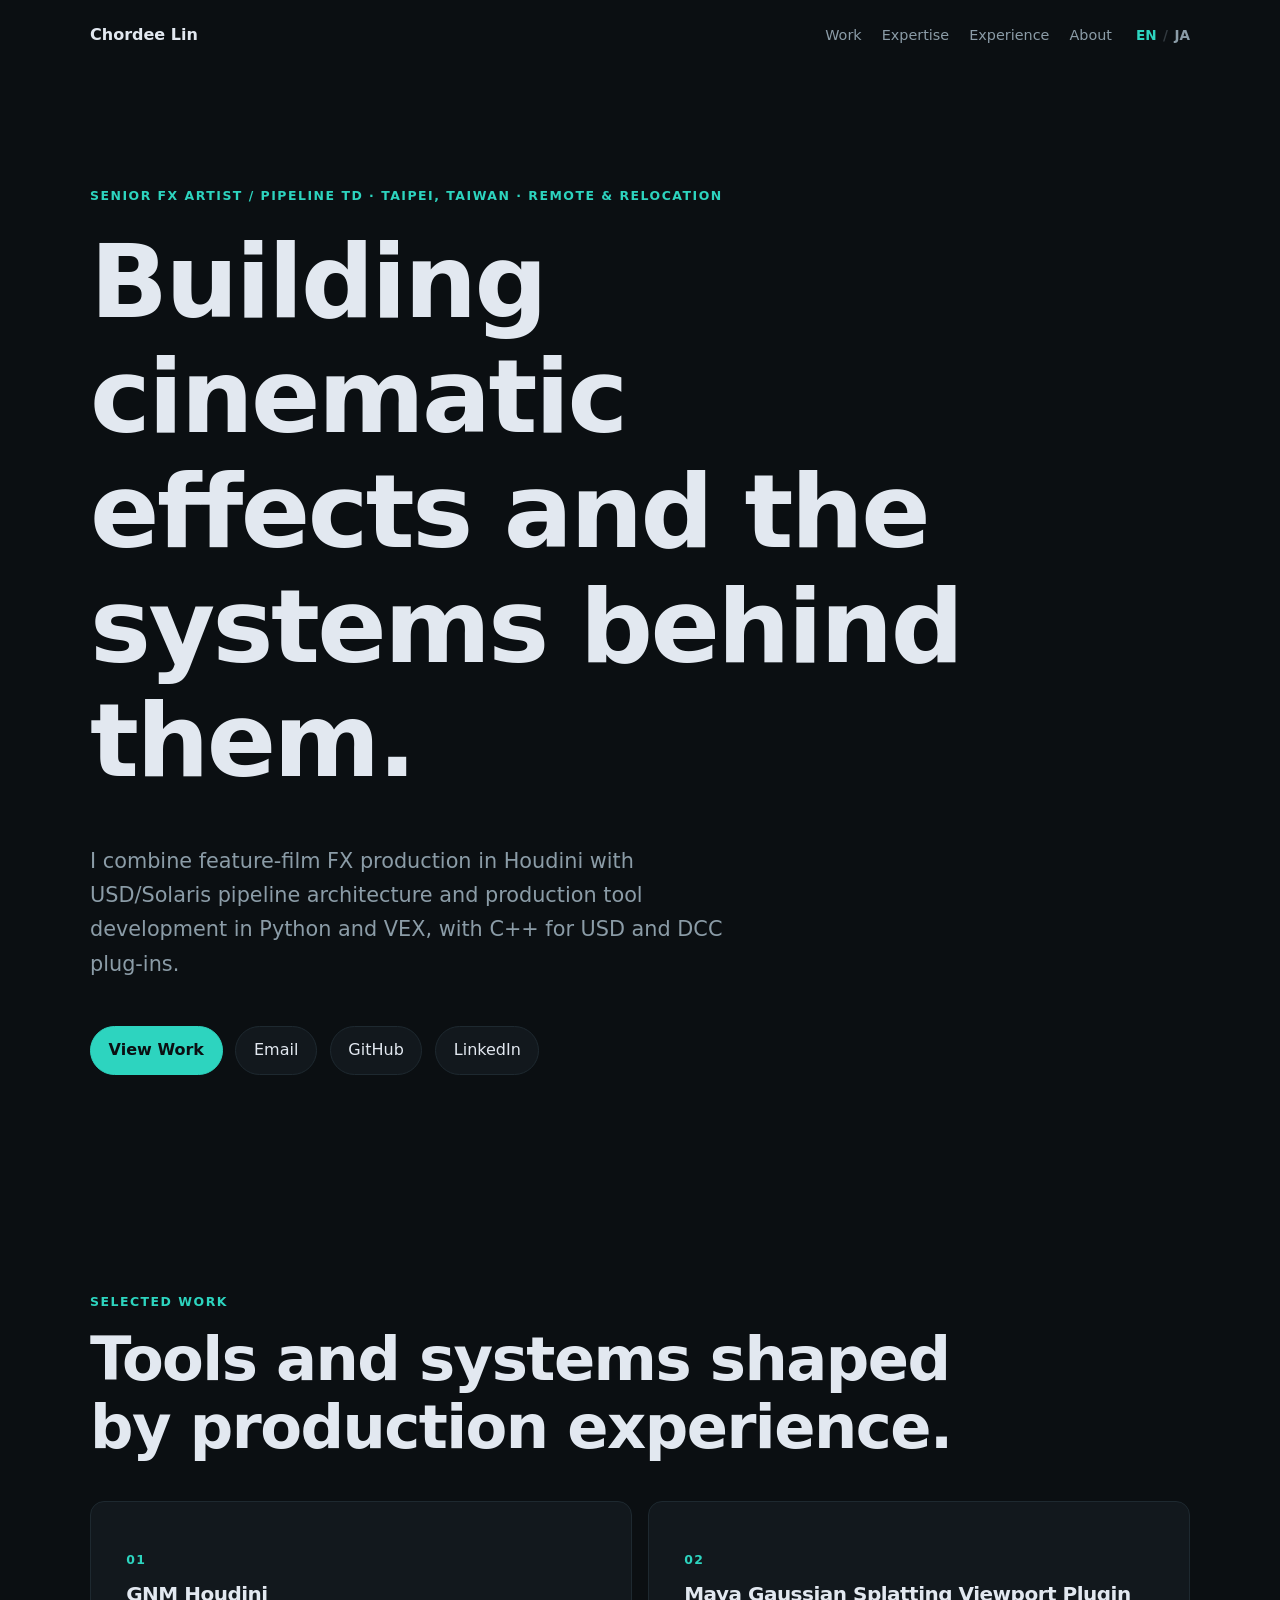
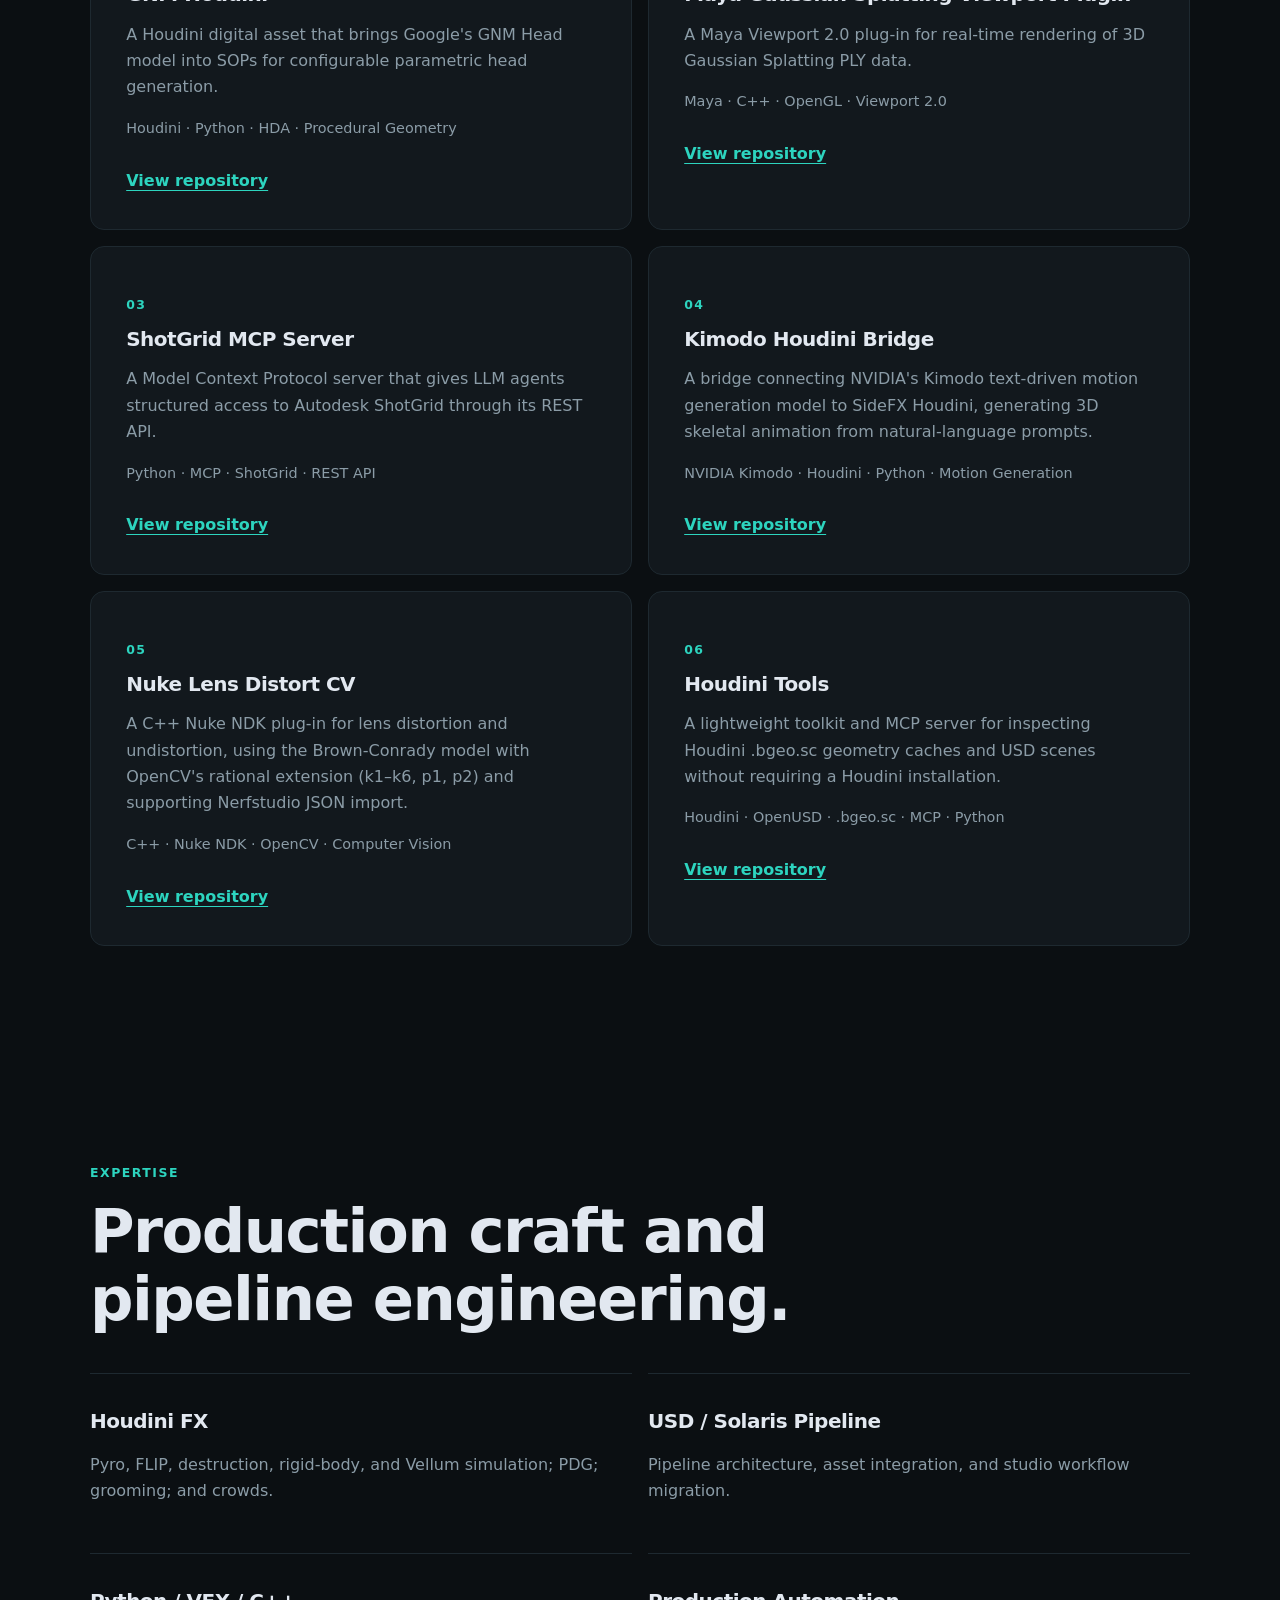
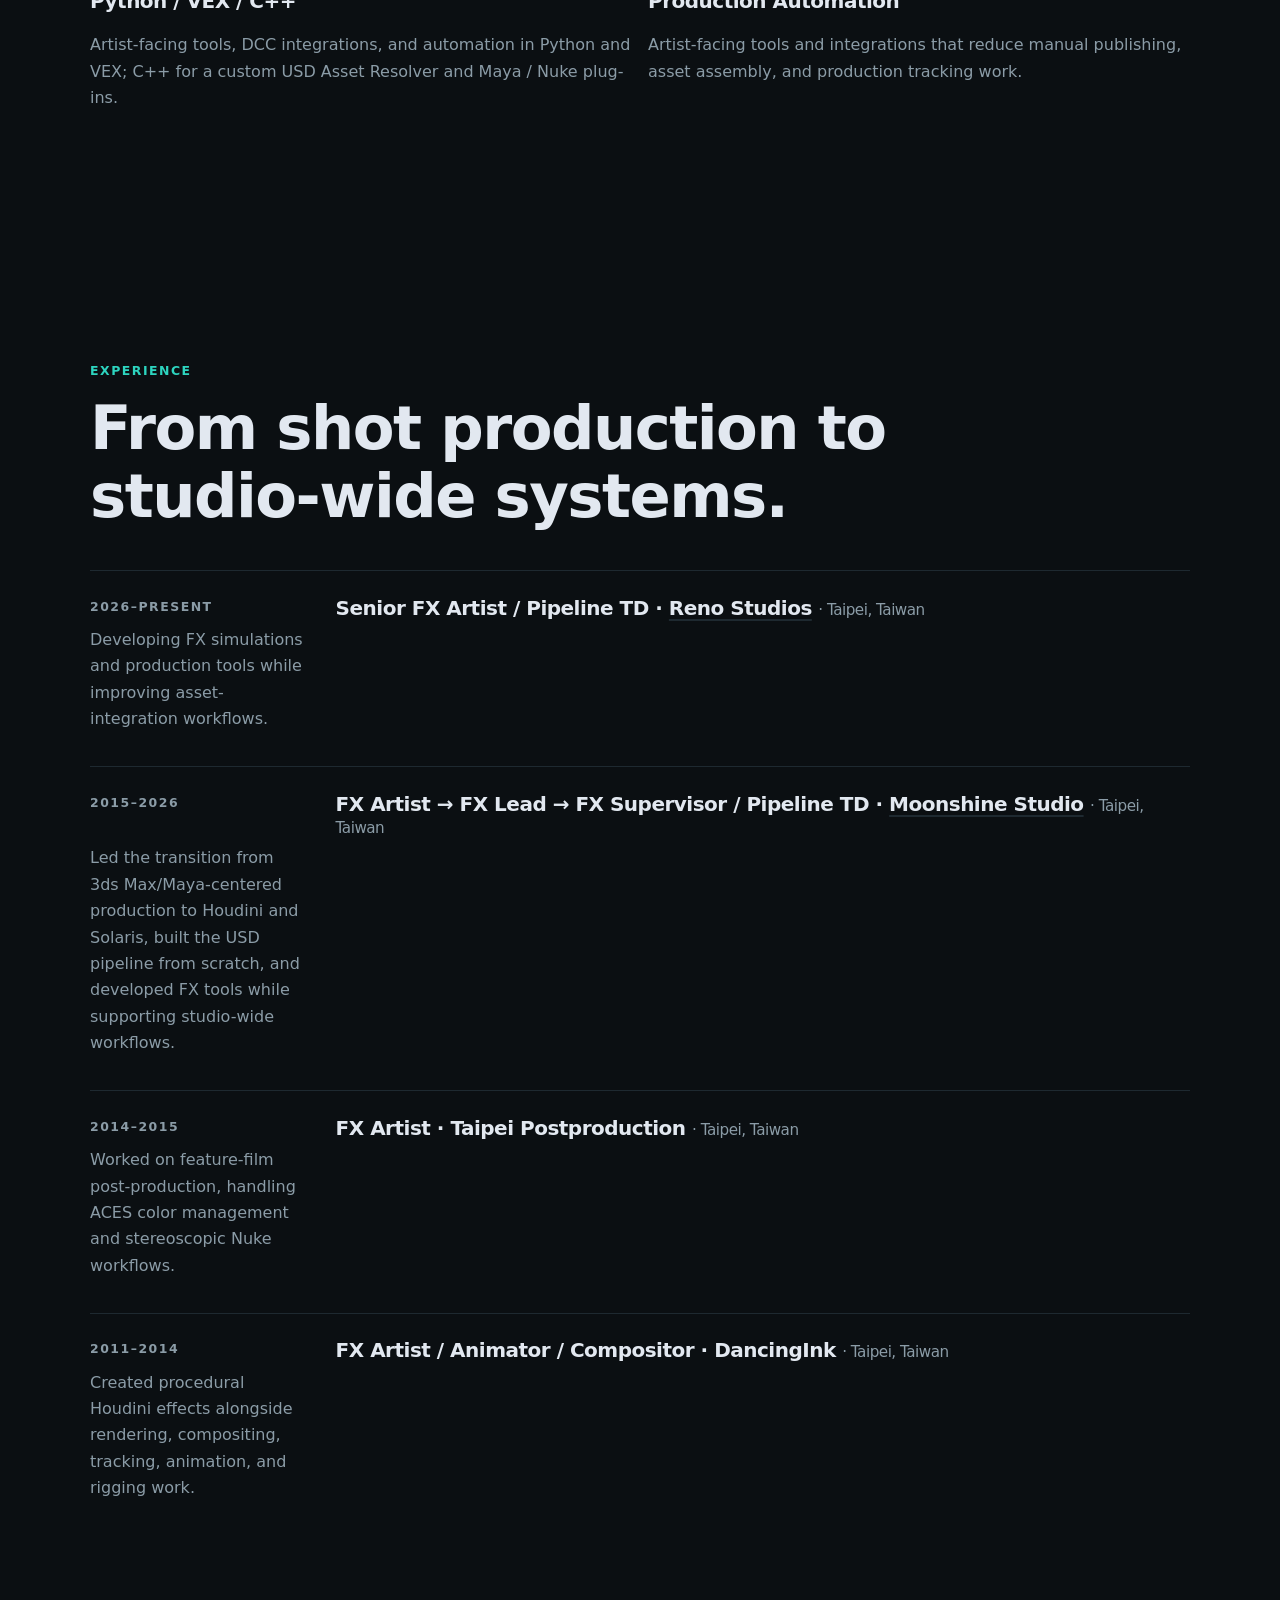
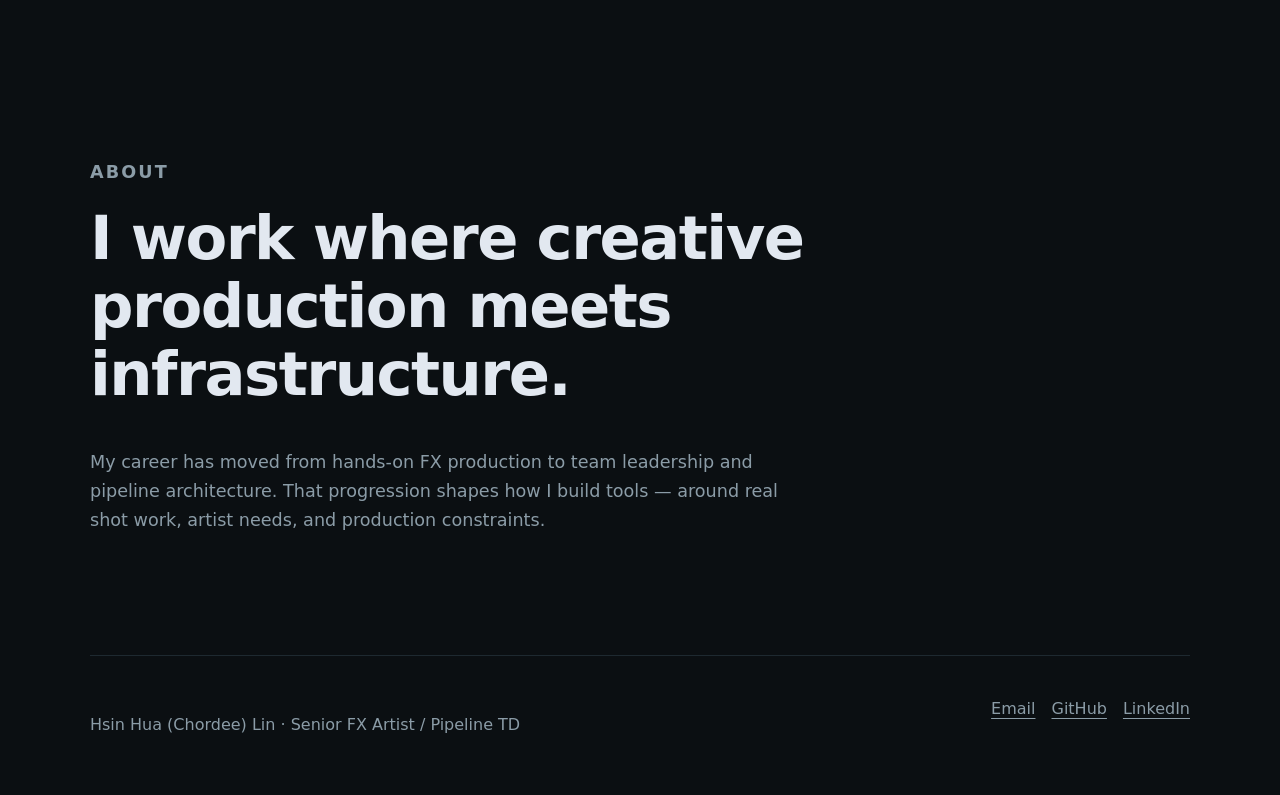
==== commit a124fc40: "Refine site copy: production automation and Reno Studios scope" ====
--- a/index.html
+++ b/index.html
@@ -100,7 +100,7 @@
         <article><h3>Houdini FX</h3><p>Pyro, FLIP, destruction, rigid-body, and Vellum simulation; PDG; grooming; and crowds.</p></article>
         <article><h3>USD / Solaris Pipeline</h3><p>Pipeline architecture, asset integration, and studio workflow migration.</p></article>
         <article><h3>Python / VEX / C++</h3><p>Artist-facing tools, DCC integrations, and automation in Python and VEX; C++ for a custom USD Asset Resolver and Maya / Nuke plug-ins.</p></article>
-        <article><h3>Production Automation</h3><p>Systems that reduce repetitive work and let artists concentrate on creative decisions.</p></article>
+        <article><h3>Production Automation</h3><p>Artist-facing tools and integrations that reduce manual publishing, asset assembly, and production tracking work.</p></article>
       </div>
     </section>
 
@@ -108,7 +108,7 @@
       <p class="section-label">Experience</p>
       <h2 id="experience-title">From shot production to studio-wide systems.</h2>
       <ol class="timeline">
-        <li><p class="timeline-date">2026–Present</p><h3>Senior FX Artist / Pipeline TD · <a class="company-link" href="https://reno-studios.com/" target="_blank" rel="noreferrer">Reno Studios</a> <span class="timeline-location">· Taipei, Taiwan</span></h3><p>Leading advanced FX development while designing production automation and asset-integration workflows.</p></li>
+        <li><p class="timeline-date">2026–Present</p><h3>Senior FX Artist / Pipeline TD · <a class="company-link" href="https://reno-studios.com/" target="_blank" rel="noreferrer">Reno Studios</a> <span class="timeline-location">· Taipei, Taiwan</span></h3><p>Developing FX simulations and production tools while improving asset-integration workflows.</p></li>
         <li><p class="timeline-date">2015–2026</p><h3>FX Artist → FX Lead → FX Supervisor / Pipeline TD · <a class="company-link" href="https://moonshine.tw/" target="_blank" rel="noreferrer">Moonshine Studio</a> <span class="timeline-location">· Taipei, Taiwan</span></h3><p>Led the transition from 3ds Max/Maya-centered production to Houdini and Solaris, built the USD pipeline from scratch, and developed FX tools while supporting studio-wide workflows.</p></li>
         <li><p class="timeline-date">2014–2015</p><h3>FX Artist · Taipei Postproduction <span class="timeline-location">· Taipei, Taiwan</span></h3><p>Worked on feature-film post-production, handling ACES color management and stereoscopic Nuke workflows.</p></li>
         <li><p class="timeline-date">2011–2014</p><h3>FX Artist / Animator / Compositor · DancingInk <span class="timeline-location">· Taipei, Taiwan</span></h3><p>Created procedural Houdini effects alongside rendering, compositing, tracking, animation, and rigging work.</p></li>
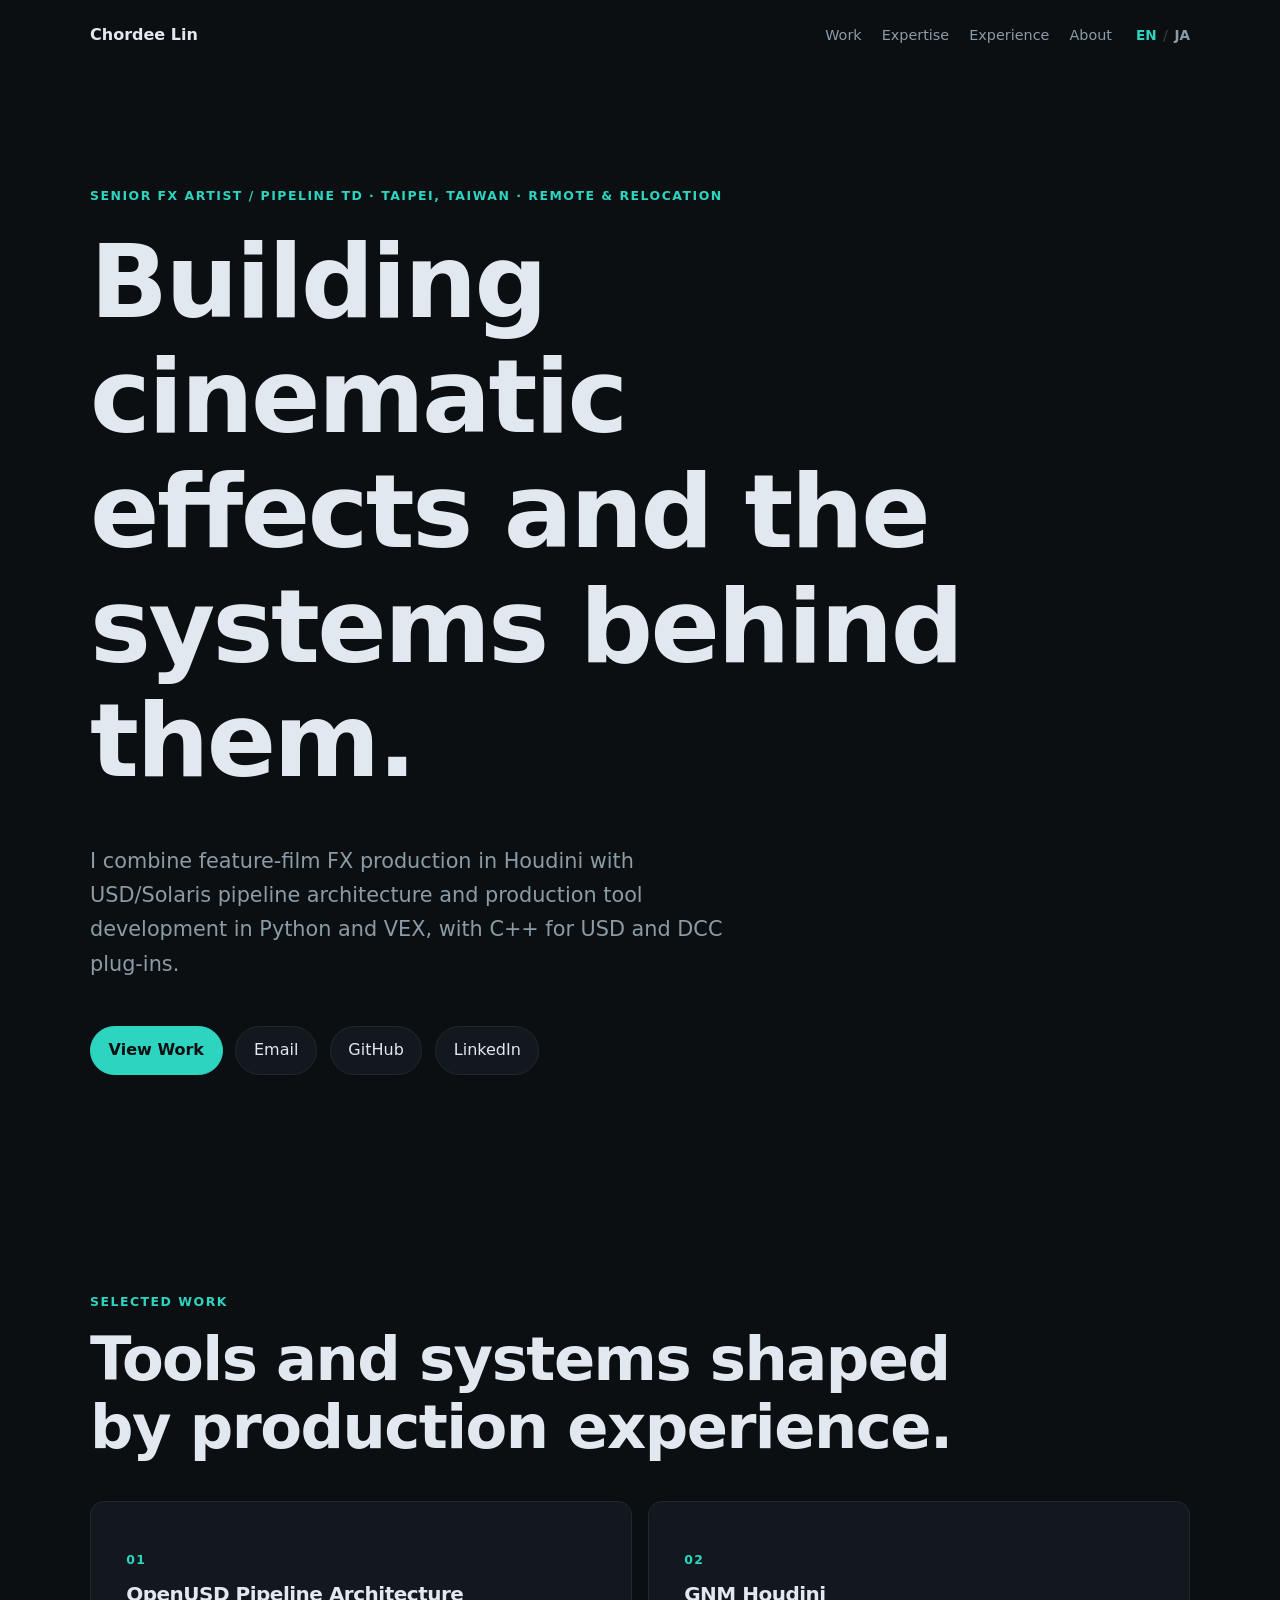
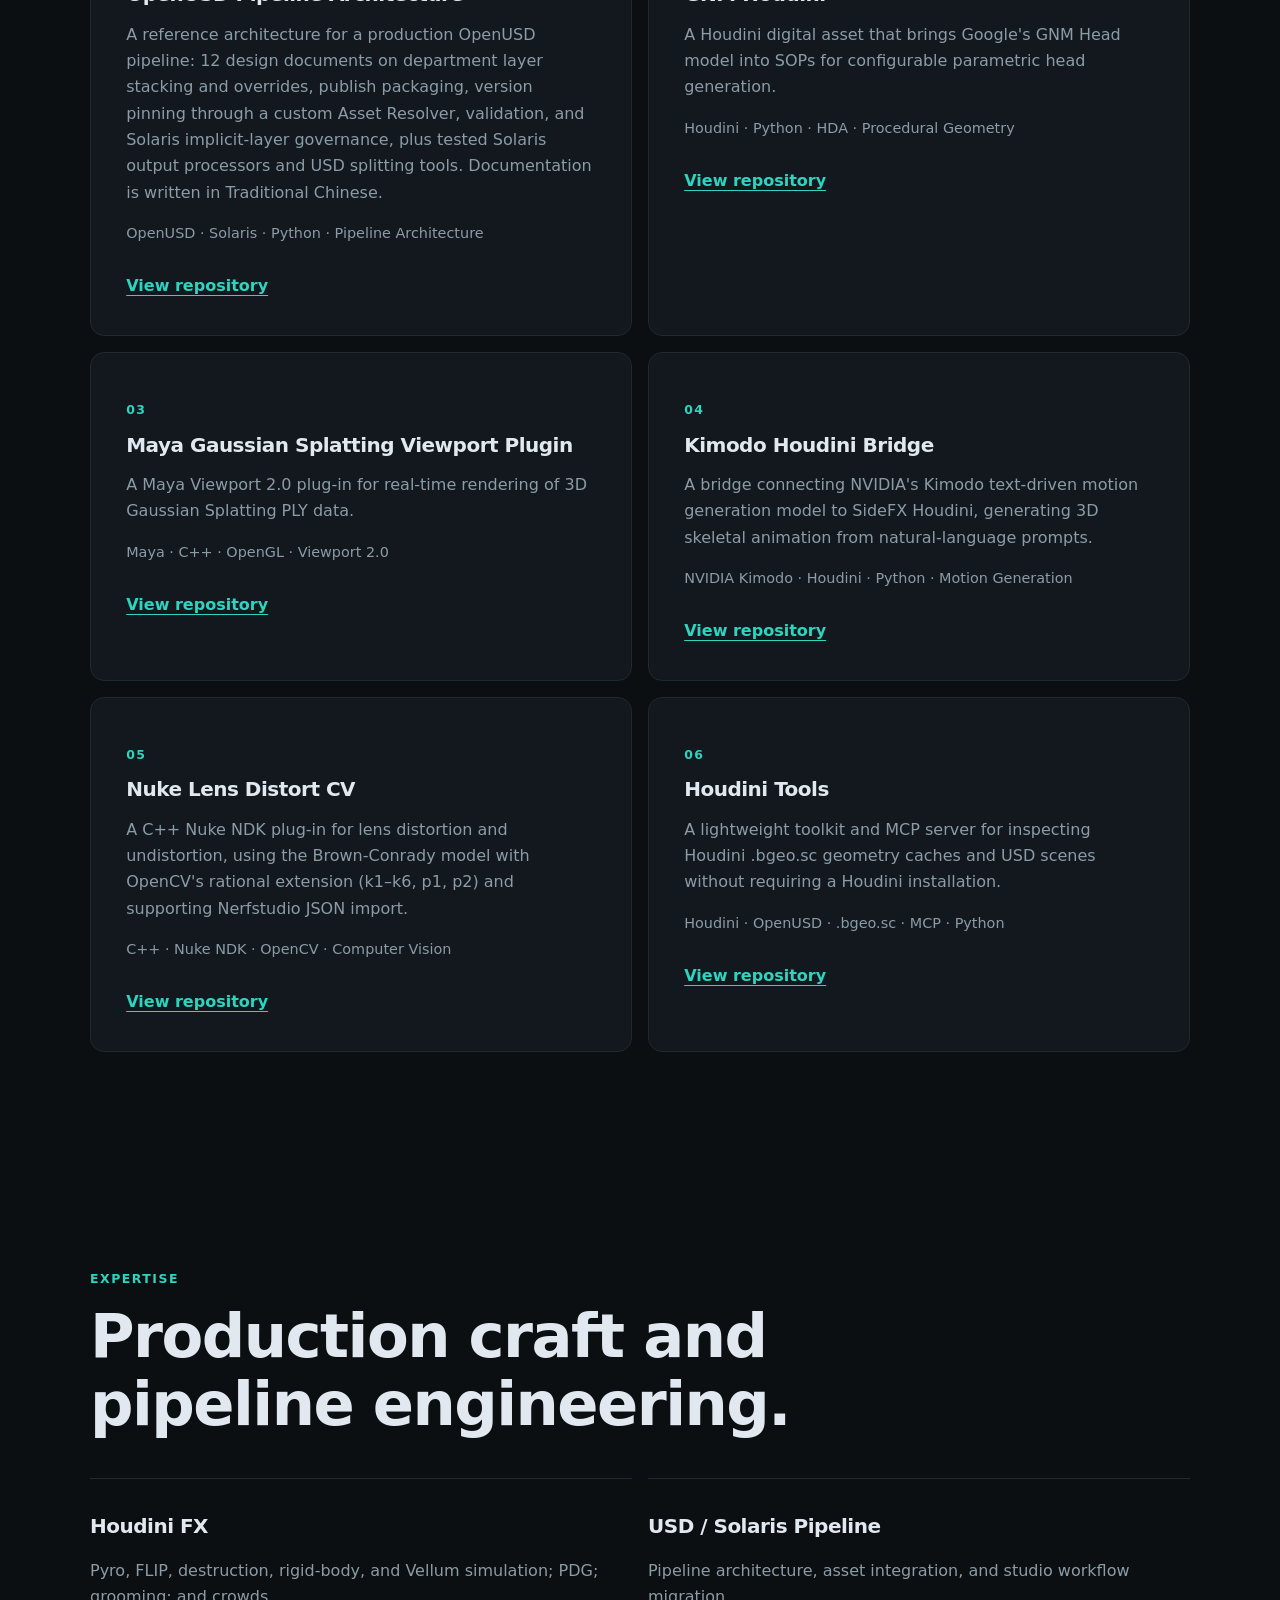
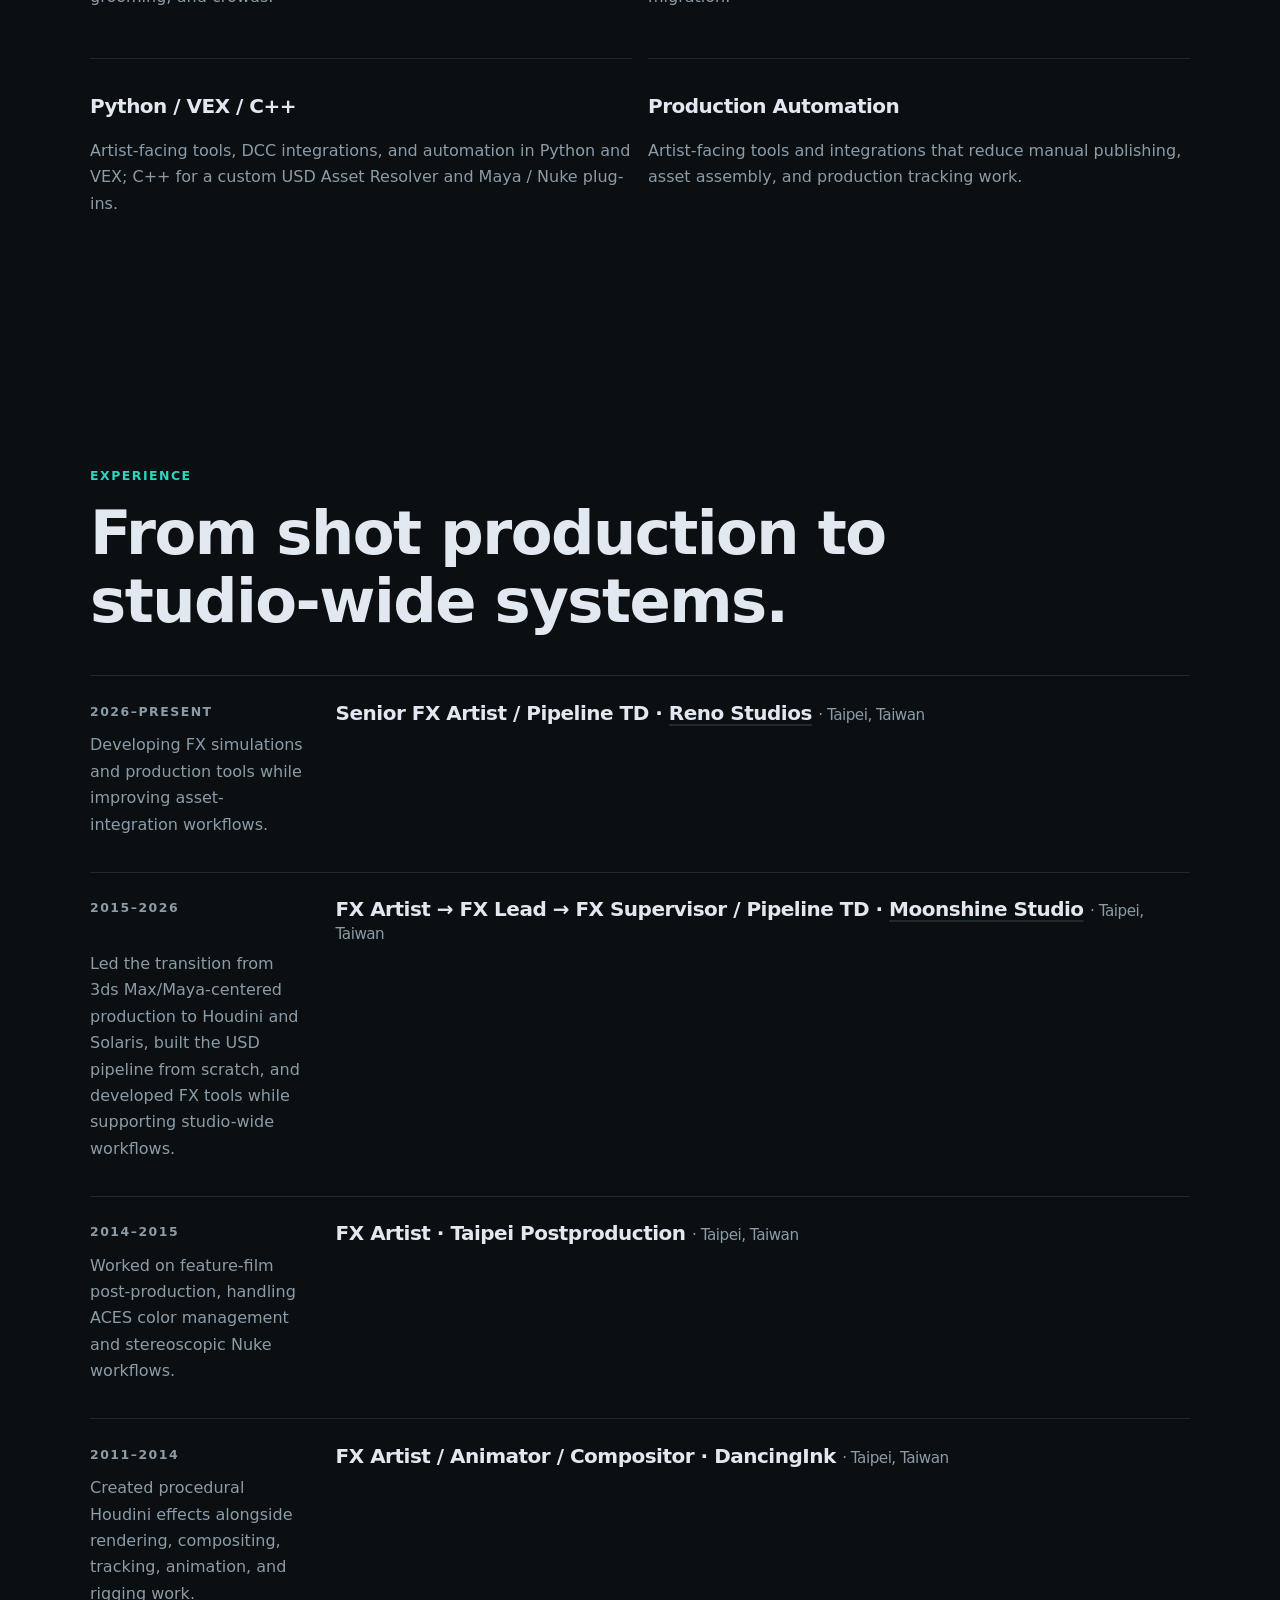
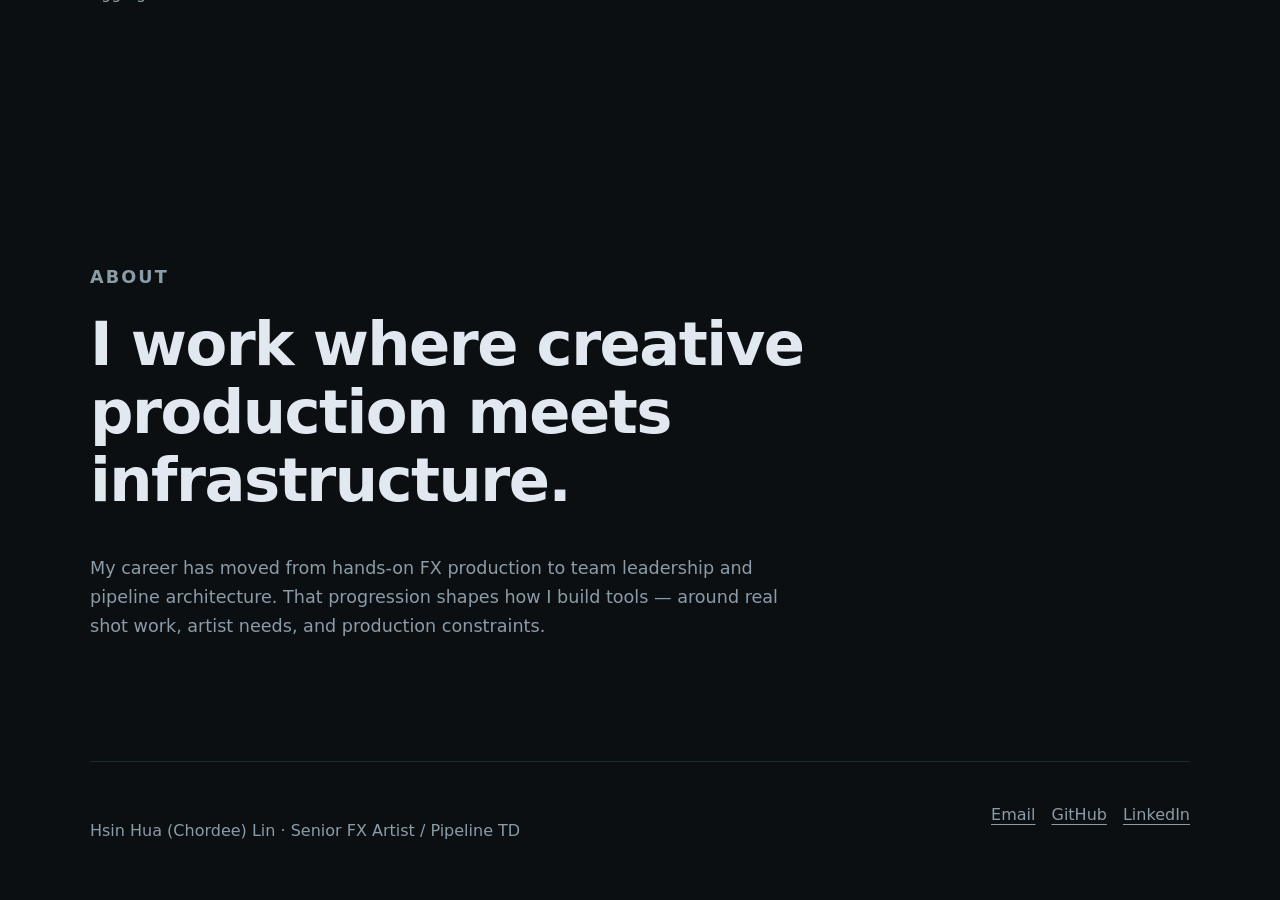
==== commit 7cfb0467: "Feature openusd-pipeline-architecture on portfolio" ====
--- a/index.html
+++ b/index.html
@@ -50,24 +50,24 @@
       <div class="project-grid">
         <article class="project-card">
           <p class="project-index">01</p>
+          <h3>OpenUSD Pipeline Architecture</h3>
+          <p class="project-summary">A reference architecture for a production OpenUSD pipeline: 12 design documents on department layer stacking and overrides, publish packaging, version pinning through a custom Asset Resolver, validation, and Solaris implicit-layer governance, plus tested Solaris output processors and USD splitting tools. Documentation is written in Traditional Chinese.</p>
+          <p class="project-tech">OpenUSD · Solaris · Python · Pipeline Architecture</p>
+          <a class="external-link" href="https://github.com/chordee/openusd-pipeline-architecture" target="_blank" rel="noreferrer">View repository</a>
+        </article>
+        <article class="project-card">
+          <p class="project-index">02</p>
           <h3>GNM Houdini</h3>
           <p class="project-summary">A Houdini digital asset that brings Google's GNM Head model into SOPs for configurable parametric head generation.</p>
           <p class="project-tech">Houdini · Python · HDA · Procedural Geometry</p>
           <a class="external-link" href="https://github.com/chordee/gnm-houdini" target="_blank" rel="noreferrer">View repository</a>
         </article>
         <article class="project-card">
-          <p class="project-index">02</p>
+          <p class="project-index">03</p>
           <h3>Maya Gaussian Splatting Viewport Plugin</h3>
           <p class="project-summary">A Maya Viewport 2.0 plug-in for real-time rendering of 3D Gaussian Splatting PLY data.</p>
           <p class="project-tech">Maya · C++ · OpenGL · Viewport 2.0</p>
           <a class="external-link" href="https://github.com/chordee/maya-gaussian-splatting-viewport-plugin" target="_blank" rel="noreferrer">View repository</a>
-        </article>
-        <article class="project-card">
-          <p class="project-index">03</p>
-          <h3>ShotGrid MCP Server</h3>
-          <p class="project-summary">A Model Context Protocol server that gives LLM agents structured access to Autodesk ShotGrid through its REST API.</p>
-          <p class="project-tech">Python · MCP · ShotGrid · REST API</p>
-          <a class="external-link" href="https://github.com/chordee/mcp-server-shotgrid" target="_blank" rel="noreferrer">View repository</a>
         </article>
         <article class="project-card">
           <p class="project-index">04</p>
